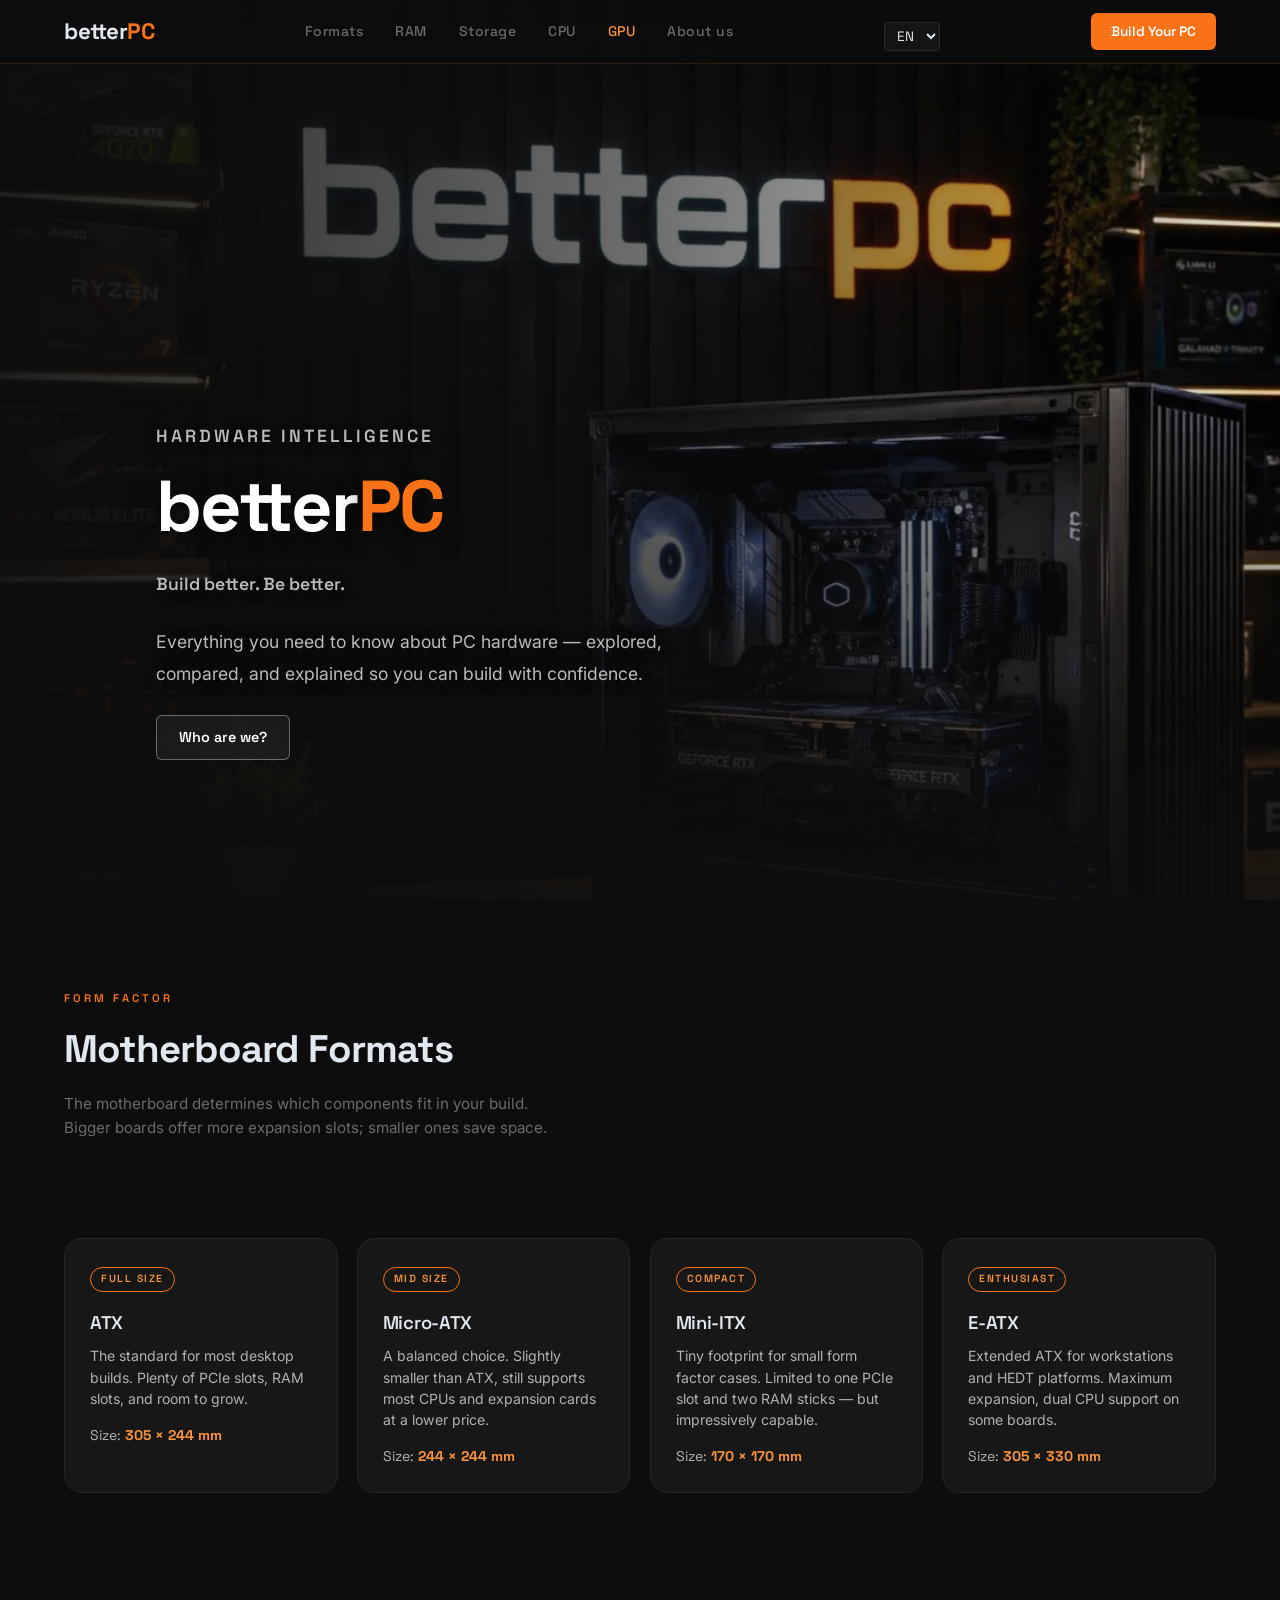
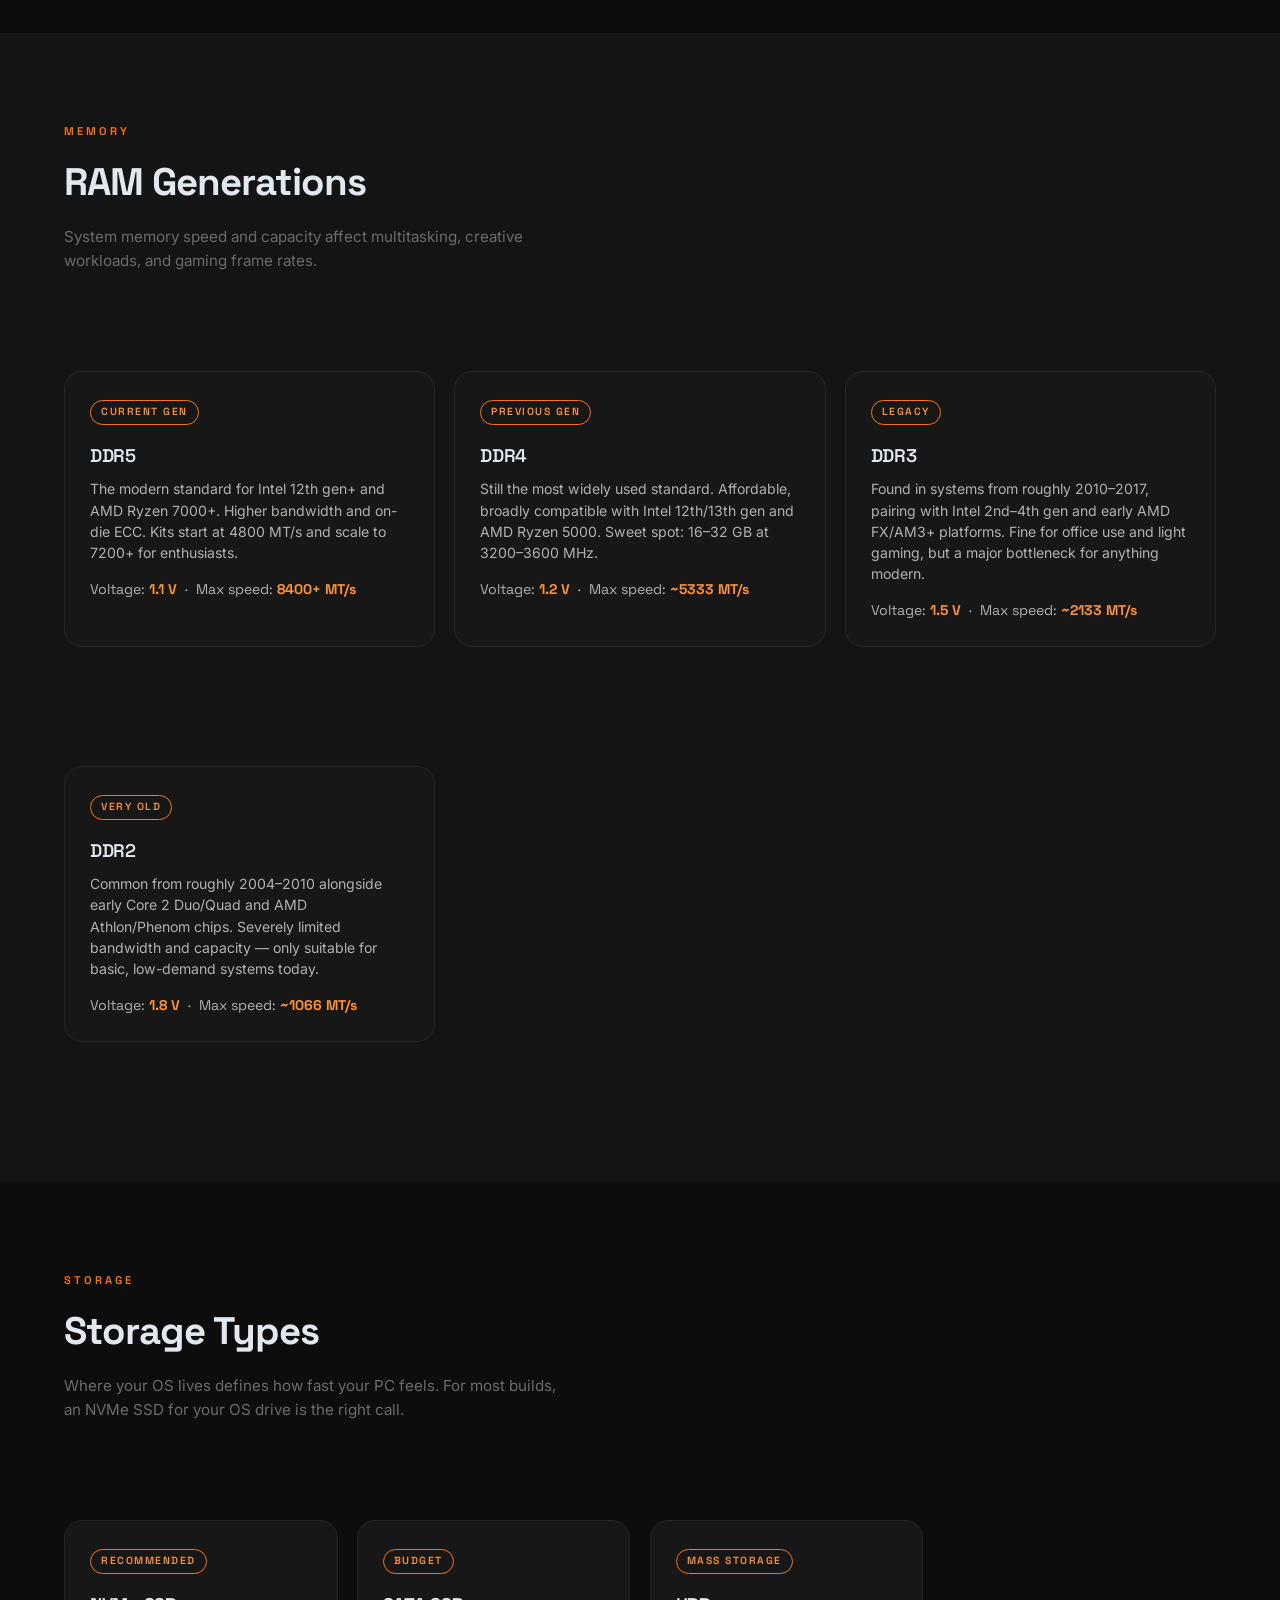
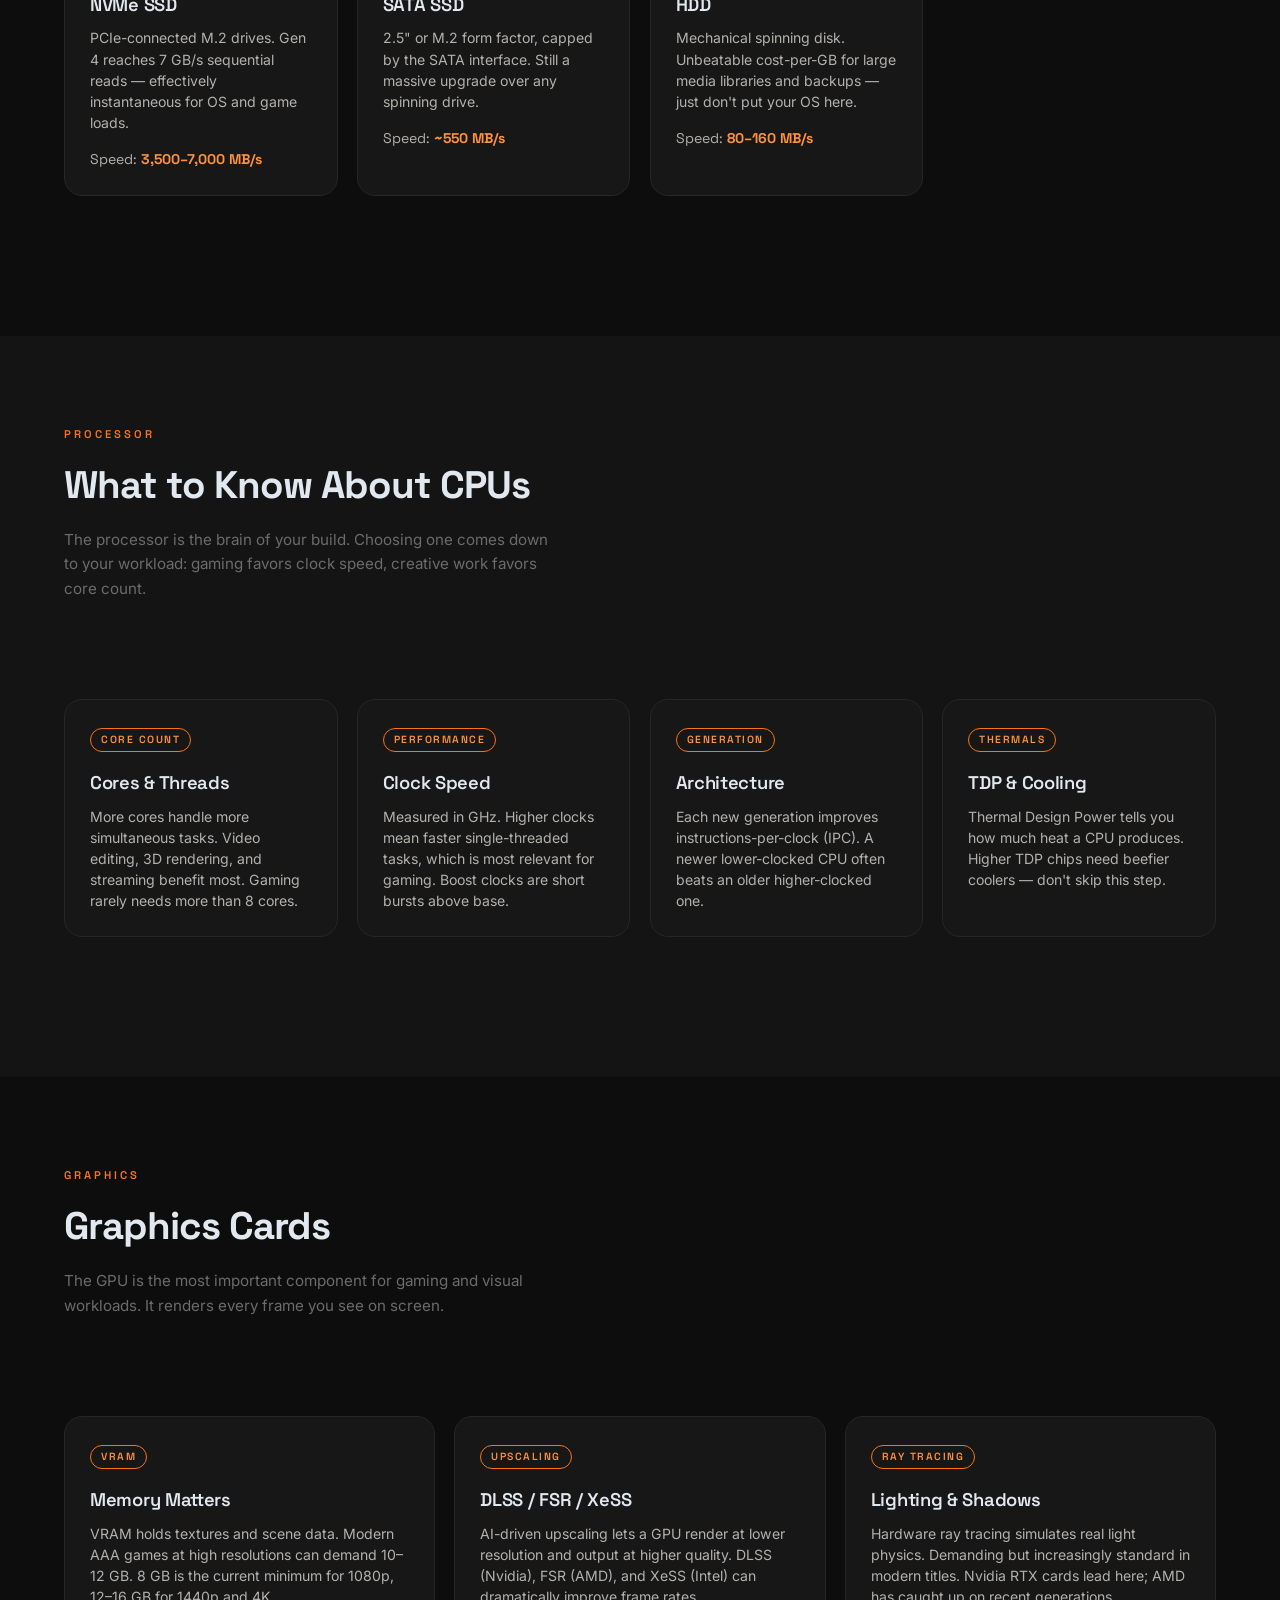
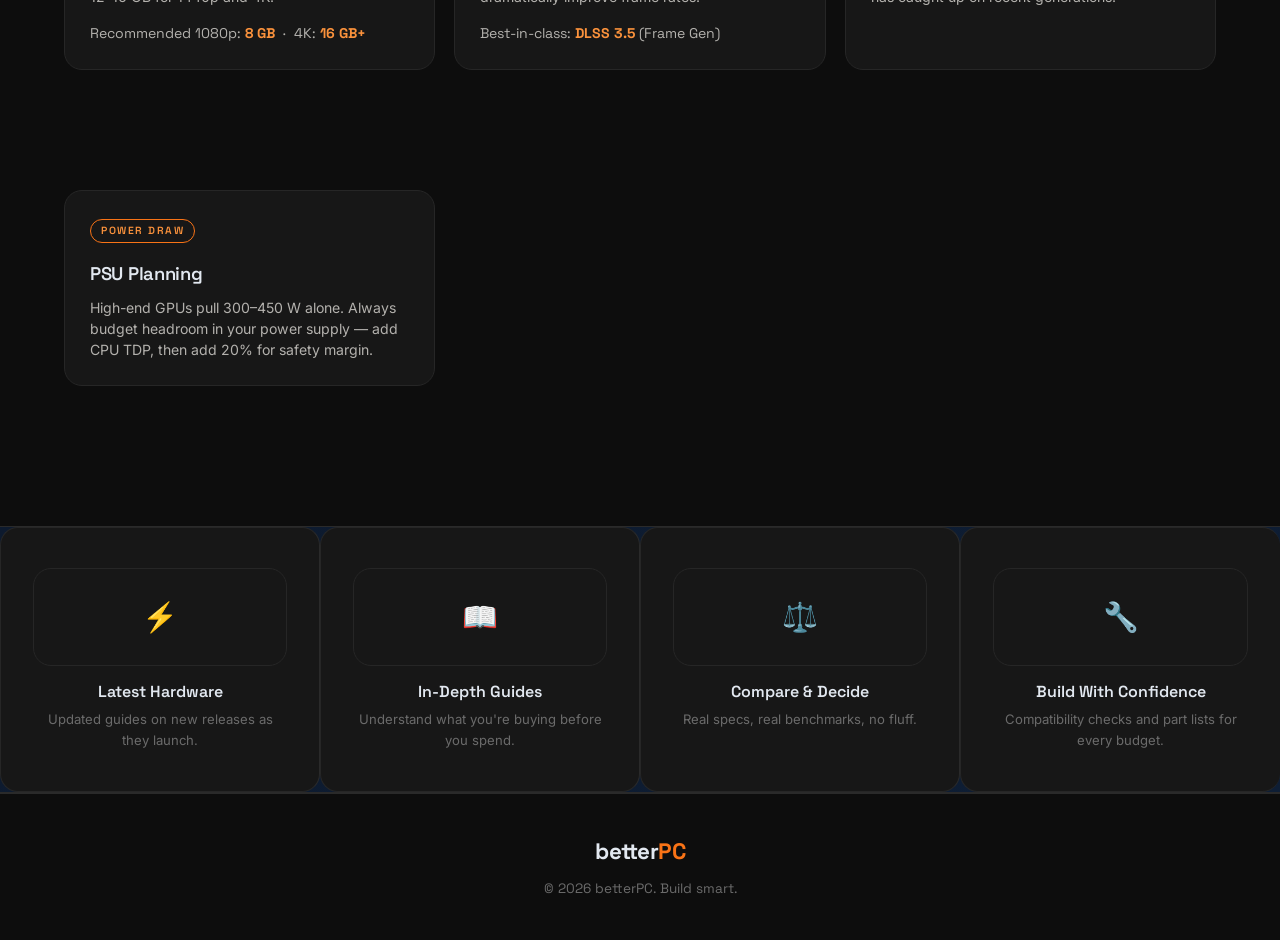
==== index.html @ e4408b30 "Update index.html" ====
<!DOCTYPE html>
<html lang="en">
<head>
<meta charset="UTF-8" />
<meta name="viewport" content="width=device-width, initial-scale=1.0"/>
<title>betterPC — Hardware Guide</title>
<link rel="preconnect" href="https://fonts.googleapis.com">
<link rel="stylesheet" href="style.css">
<link href="https://fonts.googleapis.com/css2?family=Space+Grotesk:wght@400;500;600;700&family=Inter:wght@400;500&display=swap" rel="stylesheet">
<style>
  *, *::before, *::after { box-sizing: border-box; margin: 0; padding: 0; }

  :root {
    --bg:        #0d0d0d;
    --surface:   #141414;
    --card:      #1a1a1a;
    --border:    #2a2a2a;
    --accent:    #F97316;
    --accent2:   #FB923C;
    --text:      #E2E8F0;
    --muted:     #6B6B6B;
    --radius:    12px;
  }

  html { scroll-behavior: smooth; }

  body {
    font-family: 'Inter', sans-serif;
    background: var(--bg);
    color: var(--text);
    line-height: 1.6;
    overflow-x: hidden;
  }

  /* ── NAV ── */
  .navbar {
    position: fixed;
    top: 0; left: 0; right: 0;
    z-index: 100;
    display: flex;
    align-items: center;
    justify-content: space-between;
    padding: 0 5%;
    height: 64px;
    background: rgba(13,13,13,0.82);
    backdrop-filter: blur(16px);
    border-bottom: 1px solid rgba(249,115,22,0.15);
  }

 .lang-selector select {
  background: var(--surface);
  color: var(--text);
  border: 1px solid var(--border);
  padding: 4px 8px;
  border-radius: 4px;
  font-family: 'Space Grotesk', sans-serif;
  font-size: 0.85rem;
  cursor: pointer;
  outline: none;
}
.lang-selector select:hover {
  border-color: var(--accent);
}
  .logo {
    font-family: 'Space Grotesk', sans-serif;
    font-size: 1.4rem;
    font-weight: 700;
    letter-spacing: -0.5px;
    color: var(--text);
  }
  .logo span { color: var(--accent); }

  .nav-links {
    display: flex;
    gap: 2rem;
  }
  .nav-links a {
    font-family: 'Space Grotesk', sans-serif;
    font-size: 0.875rem;
    font-weight: 500;
    text-decoration: none;
    color: var(--muted);
    letter-spacing: 0.5px;
    transition: color 0.2s;
  }
  .nav-links a:hover, .nav-links a.active { color: var(--accent2); }

  .build-btn {
    font-family: 'Space Grotesk', sans-serif;
    font-size: 0.85rem;
    font-weight: 600;
    padding: 8px 20px;
    border-radius: 6px;
    background: var(--accent);
    color: #fff;
    text-decoration: none;
    transition: background 0.2s, transform 0.1s;
  }
  .build-btn:hover { background: var(--accent2); transform: translateY(-1px); }

  /* ── HERO ── */
  .hero {
    min-height: 100vh;
    display: flex;
    flex-direction: column;
    justify-content: flex-end;
    padding: 0 5% 80px;
    position: relative;
    overflow: hidden;
    background-image: url("[data-uri]");
    background-size: cover;
    background-position: center 20%;
  }
  .hero::before {
    content: '';
    position: absolute;
    inset: 0;
    background:
      linear-gradient(to right, rgba(13,13,13,0.93) 0%, rgba(13,13,13,0.6) 50%, rgba(13,13,13,0.1) 100%),
      linear-gradient(to top, rgba(13,13,13,0.85) 0%, transparent 55%);
    pointer-events: none;
  }

  .hero-content {
    position: relative;
    z-index: 1;
    display: grid;
    grid-template-columns: 1fr;
    max-width: 1200px;
    width: 100%;
    margin: 0 auto;
  }

  .hero-left {
    max-width: 620px;
  }

  .hero-eyebrow {
    font-family: 'Space Grotesk', sans-serif;
    font-size: 0.78rem;
    font-weight: 600;
    letter-spacing: 3px;
    text-transform: uppercase;
    color: var(--accent2);
    margin-bottom: 1rem;
    text-shadow: 0 2px 12px rgba(0,0,0,0.6);
  }

  .hero-content h1 {
    font-family: 'Space Grotesk', sans-serif;
    font-size: clamp(2.6rem, 6vw, 4.5rem);
    font-weight: 700;
    letter-spacing: -2px;
    color: #fff;
    line-height: 1.05;
    margin-bottom: 0.8rem;
    text-shadow: 0 4px 24px rgba(0,0,0,0.55);
  }
  .hero-content h1 span { color: var(--accent); }

  .hero-tagline {
    font-family: 'Space Grotesk', sans-serif;
    font-size: 1.25rem;
    font-weight: 600;
    color: var(--accent2);
    margin-bottom: 1.2rem;
    text-shadow: 0 2px 12px rgba(0,0,0,0.6);
  }

  .hero-desc {
    font-size: 1.05rem;
    color: #F5F3EF;
    line-height: 1.7;
    margin-bottom: 1.6rem;
    text-shadow: 0 2px 14px rgba(0,0,0,0.7);
    max-width: 520px;
  }

  .about-div a {
    display: inline-flex;
    align-items: center;
    gap: 6px;
    font-family: 'Space Grotesk', sans-serif;
    font-size: 0.9rem;
    font-weight: 600;
    color: #fff;
    text-decoration: none;
    padding: 10px 22px;
    border-radius: 6px;
    border: 1px solid rgba(255,255,255,0.35);
    background: rgba(255,255,255,0.06);
    backdrop-filter: blur(6px);
    transition: border-color 0.2s, background 0.2s, color 0.2s;
  }
  .about-div a:hover {
    border-color: var(--accent);
    background: rgba(249,115,22,0.15);
    color: var(--accent2);
  }

  /* ── SECTIONS ── */
  section:not(.hero) {
    padding: 90px 5%;
  }

  .section-inner {
    max-width: 1200px;
    margin: 0 auto;
  }

  .section-label {
    font-family: 'Space Grotesk', sans-serif;
    font-size: 0.7rem;
    font-weight: 600;
    letter-spacing: 3px;
    text-transform: uppercase;
    color: var(--accent);
    margin-bottom: 0.6rem;
  }

  .section-title {
    font-family: 'Space Grotesk', sans-serif;
    font-size: clamp(1.8rem, 3vw, 2.6rem);
    font-weight: 700;
    letter-spacing: -1px;
    margin-bottom: 0.8rem;
  }

  .section-desc {
    font-size: 0.95rem;
    color: var(--muted);
    max-width: 500px;
    margin-bottom: 3rem;
  }

  .grid {
    display: grid;
    grid-template-columns: repeat(auto-fill, minmax(240px, 1fr));
    gap: 1.2rem;
  }
  .grid-2 { grid-template-columns: repeat(auto-fill, minmax(320px, 1fr)); }

  /* ── CARDS ── */
  .card {
    background: var(--card);
    border: 1px solid var(--border);
    border-radius: var(--radius);
    padding: 1.6rem;
    position: relative;
    transition: border-color 0.25s, transform 0.2s, box-shadow 0.25s;
    overflow: hidden;
  }
  .card::before {
    content: '';
    position: absolute;
    inset: 0;
    border-radius: var(--radius);
    background: radial-gradient(ellipse 60% 60% at 50% 0%, rgba(249,115,22,0.07) 0%, transparent 70%);
    opacity: 0;
    transition: opacity 0.3s;
  }
  .card:hover {
    border-color: rgba(249,115,22,0.45);
    transform: translateY(-3px);
    box-shadow: 0 8px 40px rgba(249,115,22,0.15);
  }
  .card:hover::before { opacity: 1; }

  .card-badge {
    display: inline-block;
    font-family: 'Space Grotesk', sans-serif;
    font-size: 0.65rem;
    font-weight: 600;
    letter-spacing: 1.5px;
    text-transform: uppercase;
    padding: 3px 10px;
    border-radius: 20px;
    border: 1px solid var(--accent);
    color: var(--accent2);
    margin-bottom: 1rem;
  }

  .card h3 {
    font-family: 'Space Grotesk', sans-serif;
    font-size: 1.15rem;
    font-weight: 600;
    margin-bottom: 0.5rem;
    letter-spacing: -0.3px;
  }

  .card p {
    font-size: 0.88rem;
    color: rgba(240,237,232,0.72);
    line-height: 1.5;
  }

  .card-tag {
    margin-top: 1rem;
    font-size: 0.75rem;
    color: var(--muted);
    font-family: 'Space Grotesk', sans-serif;
  }
  .card-tag strong { color: var(--accent2); }

  /* ── ALTERNATING SECTION BACKGROUNDS ── */
  section.alt { background: var(--surface); }

  /* ── FEATURE STRIP ── */
  .feature-strip {
    background: linear-gradient(135deg, #0d1a2e 0%, #0e1e35 100%);
    border-top: 1px solid var(--border);
    border-bottom: 1px solid var(--border);
  }

  .feature-strip .grid { gap: 0; }
  .feature-strip .feat {
    padding: 2.5rem 2rem;
    border-right: 1px solid var(--border);
    text-align: center;
  }
  .feature-strip .feat:last-child { border-right: none; }
  .feat-icon {
    font-size: 1.8rem;
    margin-bottom: 0.8rem;
  }
  .feat h4 {
    font-family: 'Space Grotesk', sans-serif;
    font-size: 1rem;
    font-weight: 600;
    margin-bottom: 0.3rem;
  }
  .feat p { font-size: 0.82rem; color: var(--muted); }

  /* ── FOOTER ── */
  footer {
    padding: 40px 5%;
    text-align: center;
    border-top: 1px solid var(--border);
  }
  footer p {
    font-family: 'Space Grotesk', sans-serif;
    font-size: 0.85rem;
    color: var(--muted);
  }
  footer span { color: var(--accent); }

  /* ── RESPONSIVE ── */
  @media (max-width: 768px) {
    .nav-links { display: none; }
    .feature-strip .feat { border-right: none; border-bottom: 1px solid var(--border); }
    .feature-strip .feat:last-child { border-bottom: none; }
    .feature-strip .grid { grid-template-columns: 1fr; }
  }

  @media (prefers-reduced-motion: reduce) {
    .card { transition: none; }
  }
</style>
</head>
<body>

<!-- NAV -->
<nav class="navbar">
  <div class="logo">better<span>PC</span></div>
 
  <div class="nav-links">
    <a href="#formats">Formats</a>
    <a href="#ram">RAM</a>
    <a href="#storage">Storage</a>
    <a href="#cpu">CPU</a>
    <a href="#gpu">GPU</a>
    <a href="about.html">About us</a>
  </div>

 <div class="lang-selector">
    <select id="langSelect">
      <option value="en">EN</option>
      <option value="el">GR</option>
      <option value="de">DE</option>
      <option value="fr">FR</option>
    </select>
  </div>

  <!-- <a href="#" class="build-btn" data-i18n="nav_build">Start Build</a> -->
  <a class="build-btn" href="build.html">Build Your PC</a>
</nav>

<!-- HERO -->
<header class="hero">
  <div class="hero-content">
    <div class="hero-left">
      <p class="hero-eyebrow" data-i18n="hero_eyebrow">Hardware Intelligence</p>
      <h1>better<span>PC</span></h1>
      <p class="hero-tagline" data-i18n="hero_tagline">Build better. Be better.</p>
      <p class="hero-desc" data-i18n="hero_desc">
        Everything you need to know about PC hardware — explored, compared, and explained so you can build with confidence.
      </p>
      <div class="about-div">
       <a href="about.html" data-i18n="hero_about_link">Who are we?</a>
      </div>
    </div>
  </div>
</header>

<section id="formats">
  <div class="section-inner">
    <p class="section-label" data-i18n="formats_label">Form Factor</p>
    <h2 class="section-title" data-i18n="formats_title">Motherboard Formats</h2>
    <p class="section-desc" data-i18n="formats_desc">The motherboard determines which components fit in your build. Bigger boards offer more expansion slots; smaller ones save space.</p>
    <div class="grid">
      <div class="card">
        <span class="card-badge" data-i18n="badge_full_size">Full Size</span>
        <h3>ATX</h3>
        <p data-i18n="atx_text">The standard for most desktop builds. Plenty of PCIe slots, RAM slots, and room to grow.</p>
        <p class="card-tag"><span data-i18n="size_prefix">Size</span>: <strong>305 × 244 mm</strong></p>
      </div>
      <div class="card">
        <span class="card-badge" data-i18n="badge_mid_size">Mid Size</span>
        <h3>Micro-ATX</h3>
        <p data-i18n="matx_text">A balanced choice. Slightly smaller than ATX, still supports most CPUs and expansion cards at a lower price.</p>
        <p class="card-tag"><span data-i18n="size_prefix">Size</span>: <strong>244 × 244 mm</strong></p>
      </div>
      <div class="card">
        <span class="card-badge" data-i18n="badge_compact">Compact</span>
        <h3>Mini-ITX</h3>
        <p data-i18n="mitx_text">Tiny footprint for small form factor cases. Limited to one PCIe slot and two RAM sticks — but impressively capable.</p>
        <p class="card-tag"><span data-i18n="size_prefix">Size</span>: <strong>170 × 170 mm</strong></p>
      </div>
      <div class="card">
        <span class="card-badge" data-i18n="badge_enthusiast">Enthusiast</span>
        <h3>E-ATX</h3>
        <p data-i18n="eatx_text">Extended ATX for workstations and HEDT platforms. Maximum expansion, dual CPU support on some boards.</p>
        <p class="card-tag"><span data-i18n="size_prefix">Size</span>: <strong>305 × 330 mm</strong></p>
      </div>
    </div>
  </div>
</section>

<section id="ram" class="alt">
  <div class="section-inner">
    <p class="section-label" data-i18n="ram_label">Memory</p>
    <h2 class="section-title" data-i18n="ram_title">RAM Generations</h2>
    <p class="section-desc" data-i18n="ram_desc">System memory speed and capacity affect multitasking, creative workloads, and gaming frame rates.</p>
    <div class="grid grid-2">
      <div class="card">
        <span class="card-badge" data-i18n="badge_current_gen">Current Gen</span>
        <h3>DDR5</h3>
        <p data-i18n="ddr5_text">The modern standard for Intel 12th gen+ and AMD Ryzen 7000+. Higher bandwidth and on-die ECC. Kits start at 4800 MT/s and scale to 7200+ for enthusiasts.</p>
        <p class="card-tag"><span data-i18n="voltage_prefix">Voltage</span>: <strong>1.1 V</strong> &nbsp;·&nbsp; <span data-i18n="max_speed_prefix">Max speed</span>: <strong>8400+ MT/s</strong></p>
      </div>
      <div class="card">
        <span class="card-badge" data-i18n="badge_prev_gen">Previous Gen</span>
        <h3>DDR4</h3>
        <p data-i18n="ddr4_text">Still the most widely used standard. Affordable, broadly compatible with Intel 12th/13th gen and AMD Ryzen 5000. Sweet spot: 16–32 GB at 3200–3600 MHz.</p>
        <p class="card-tag"><span data-i18n="voltage_prefix">Voltage</span>: <strong>1.2 V</strong> &nbsp;·&nbsp; <span data-i18n="max_speed_prefix">Max speed</span>: <strong>~5333 MT/s</strong></p>
      </div>
       <div class="card">
        <span class="card-badge" data-i18n="badge_legacy">Legacy</span>
        <h3>DDR3</h3>
        <p data-i18n="ddr3_text">Found in systems from roughly 2010–2017, pairing with Intel 2nd–4th gen and early AMD FX/AM3+ platforms. Fine for office use and light gaming, but a major bottleneck for anything modern.</p>
        <p class="card-tag"><span data-i18n="voltage_prefix">Voltage</span>: <strong>1.5 V</strong> &nbsp;·&nbsp; <span data-i18n="max_speed_prefix">Max speed</span>: <strong>~2133 MT/s</strong></p>
      </div>
      <div class="card">
        <span class="card-badge" data-i18n="badge_very_old">Very Old</span>
        <h3>DDR2</h3>
        <p data-i18n="ddr2_text">Common from roughly 2004–2010 alongside early Core 2 Duo/Quad and AMD Athlon/Phenom chips. Severely limited bandwidth and capacity — only suitable for basic, low-demand systems today.</p>
        <p class="card-tag"><span data-i18n="voltage_prefix">Voltage</span>: <strong>1.8 V</strong> &nbsp;·&nbsp; <span data-i18n="max_speed_prefix">Max speed</span>: <strong>~1066 MT/s</strong></p>
      </div>
    </div>
  </div>
</section>
 
<!-- STORAGE -->
<section id="storage">
  <div class="section-inner">
    <p class="section-label" data-i18n="storage_label">Storage</p>
    <h2 class="section-title" data-i18n="storage_title">Storage Types</h2>
    <p class="section-desc" data-i18n="storage_desc">Where your OS lives defines how fast your PC feels. For most builds, an NVMe SSD for your OS drive is the right call.</p>
    <div class="grid">
      <div class="card">
        <span class="card-badge" data-i18n="badge_recommended">Recommended</span>
        <h3>NVMe SSD</h3>
        <p data-i18n="nvme_text">PCIe-connected M.2 drives. Gen 4 reaches 7 GB/s sequential reads — effectively instantaneous for OS and game loads.</p>
        <p class="card-tag"><span data-i18n="speed_prefix">Speed</span>: <strong>3,500–7,000 MB/s</strong></p>
      </div>
      <div class="card">
        <span class="card-badge" data-i18n="badge_budget">Budget</span>
        <h3>SATA SSD</h3>
        <p data-i18n="sata_text">2.5" or M.2 form factor, capped by the SATA interface. Still a massive upgrade over any spinning drive.</p>
        <p class="card-tag"><span data-i18n="speed_prefix">Speed</span>: <strong>~550 MB/s</strong></p>
      </div>
      <div class="card">
        <span class="card-badge" data-i18n="badge_mass_storage">Mass Storage</span>
        <h3>HDD</h3>
        <p data-i18n="hdd_text">Mechanical spinning disk. Unbeatable cost-per-GB for large media libraries and backups — just don't put your OS here.</p>
        <p class="card-tag"><span data-i18n="speed_prefix">Speed</span>: <strong>80–160 MB/s</strong></p>
      </div>
    </div>
  </div>
</section>

<section id="cpu" class="alt">
  <div class="section-inner">
    <p class="section-label" data-i18n="cpu_label">Processor</p>
    <h2 class="section-title" data-i18n="cpu_title">What to Know About CPUs</h2>
    <p class="section-desc" data-i18n="cpu_desc">The processor is the brain of your build. Choosing one comes down to your workload: gaming favors clock speed, creative work favors core count.</p>
    <div class="grid">
      <div class="card">
        <span class="card-badge" data-i18n="badge_core_count">Core Count</span>
        <h3 data-i18n="cores_threads_title">Cores & Threads</h3>
        <p data-i18n="cores_threads_text">More cores handle more simultaneous tasks. Video editing, 3D rendering, and streaming benefit most. Gaming rarely needs more than 8 cores.</p>
      </div>
      <div class="card">
        <span class="card-badge" data-i18n="badge_performance">Performance</span>
        <h3 data-i18n="clock_speed_title">Clock Speed</h3>
        <p data-i18n="clock_speed_text">Measured in GHz. Higher clocks mean faster single-threaded tasks, which is most relevant for gaming. Boost clocks are short bursts above base.</p>
      </div>
      <div class="card">
        <span class="card-badge" data-i18n="badge_generation">Generation</span>
        <h3 data-i18n="architecture_title">Architecture</h3>
        <p data-i18n="architecture_text">Each new generation improves instructions-per-clock (IPC). A newer lower-clocked CPU often beats an older higher-clocked one.</p>
      </div>
      <div class="card">
        <span class="card-badge" data-i18n="badge_thermals">Thermals</span>
        <h3 data-i18n="tdp_cooling_title">TDP & Cooling</h3>
        <p data-i18n="tdp_cooling_text">Thermal Design Power tells you how much heat a CPU produces. Higher TDP chips need beefier coolers — don't skip this step.</p>
      </div>
    </div>
  </div>
</section>

<section id="gpu">
  <div class="section-inner">
    <p class="section-label" data-i18n="gpu_label">Graphics</p>
    <h2 class="section-title" data-i18n="gpu_title">Graphics Cards</h2>
    <p class="section-desc" data-i18n="gpu_desc">The GPU is the most important component for gaming and visual workloads. It renders every frame you see on screen.</p>
    <div class="grid grid-2">
      <div class="card">
        <span class="card-badge">VRAM</span>
        <h3 data-i18n="vram_title">Memory Matters</h3>
        <p data-i18n="vram_text">VRAM holds textures and scene data. Modern AAA games at high resolutions can demand 10–12 GB. 8 GB is the current minimum for 1080p, 12–16 GB for 1440p and 4K.</p>
        <p class="card-tag"><span data-i18n="vram_rec_prefix">Recommended 1080p</span>: <strong>8 GB</strong> &nbsp;·&nbsp; 4K: <strong>16 GB+</strong></p>
      </div>
      <div class="card">
        <span class="card-badge" data-i18n="badge_upscaling">Upscaling</span>
        <h3>DLSS / FSR / XeSS</h3>
        <p data-i18n="upscaling_text">AI-driven upscaling lets a GPU render at lower resolution and output at higher quality. DLSS (Nvidia), FSR (AMD), and XeSS (Intel) can dramatically improve frame rates.</p>
        <p class="card-tag"><span data-i18n="upscaling_best_prefix">Best-in-class</span>: <strong>DLSS 3.5</strong> (Frame Gen)</p>
      </div>
      <div class="card">
        <span class="card-badge" data-i18n="badge_ray_tracing">Ray Tracing</span>
        <h3 data-i18n="lighting_shadows_title">Lighting & Shadows</h3>
        <p data-i18n="lighting_shadows_text">Hardware ray tracing simulates real light physics. Demanding but increasingly standard in modern titles. Nvidia RTX cards lead here; AMD has caught up on recent generations.</p>
      </div>
      <div class="card">
        <span class="card-badge" data-i18n="badge_power_draw">Power Draw</span>
        <h3 data-i18n="psu_planning_title">PSU Planning</h3>
        <p data-i18n="psu_planning_text">High-end GPUs pull 300–450 W alone. Always budget headroom in your power supply — add CPU TDP, then add 20% for safety margin.</p>
      </div>
    </div>
  </div>
</section>

<section class="feature-strip" style="padding: 0;">
  <div class="section-inner" style="max-width:100%;">
    <div class="grid" style="grid-template-columns: repeat(4, 1fr);">
      <div class="feat">
        <div class="feat-icon">⚡</div>
        <h4 data-i18n="feat1_title_strip">Latest Hardware</h4>
        <p data-i18n="feat1_desc_strip">Updated guides on new releases as they launch.</p>
      </div>
      <div class="feat">
        <div class="feat-icon">📖</div>
        <h4 data-i18n="feat2_title_strip">In-Depth Guides</h4>
        <p data-i18n="feat2_desc_strip">Understand what you're buying before you spend.</p>
      </div>
      <div class="feat">
        <div class="feat-icon">⚖️</div>
        <h4 data-i18n="feat3_title_strip">Compare & Decide</h4>
        <p data-i18n="feat3_desc_strip">Real specs, real benchmarks, no fluff.</p>
      </div>
      <div class="feat">
        <div class="feat-icon">🔧</div>
        <h4 data-i18n="feat4_title_strip">Build With Confidence</h4>
        <p data-i18n="feat4_desc_strip">Compatibility checks and part lists for every budget.</p>
      </div>
    </div>
  </div>
</section>

<footer>
  <div class="logo" style="margin-bottom:0.5rem;">better<span>PC</span></div>
  <p data-i18n="footer_text_final">© 2026 betterPC. Build smart.</p>
</footer>

<script>
  // Active nav highlight on scroll
  const sections = document.querySelectorAll('section[id], header.hero');
  const navLinks = document.querySelectorAll('.nav-links a');

  const observer = new IntersectionObserver(entries => {
    entries.forEach(entry => {
      if (entry.isIntersecting) {
        const id = entry.target.id;
        navLinks.forEach(a => {
          a.classList.toggle('active', a.getAttribute('href') === `#${id}`);
        });
      }
    });
  }, { rootMargin: '-40% 0px -55% 0px' });

  document.querySelectorAll('section[id]').forEach(s => observer.observe(s));
</script>
 <script>
  // 1. Multi-language Translation dictionary matrix
  const dictionary = {
  en: {
    hero_eyebrow: "Hardware Intelligence",
    hero_tagline: "Build better. Be better.",
    hero_desc: "Everything you need to know about PC hardware — explored, compared, and explained so you can build with confidence.",
    hero_about_link: "Who are we?",
    formats_label: "Form Factor",
    formats_title: "Motherboard Formats",
    formats_desc: "The motherboard determines which components fit in your build. Bigger boards offer more expansion slots; smaller ones save space.",
    badge_full_size: "Full Size",
    badge_mid_size: "Mid Size",
    badge_compact: "Compact",
    badge_enthusiast: "Enthusiast",
    atx_text: "The standard for most desktop builds. Plenty of PCIe slots, RAM slots, and room to grow.",
    matx_text: "A balanced choice. Slightly smaller than ATX, still supports most CPUs and expansion cards at a lower price.",
    mitx_text: "Tiny footprint for small form factor cases. Limited to one PCIe slot and two RAM sticks — but impressively capable.",
    eatx_text: "Extended ATX for workstations and HEDT platforms. Maximum expansion, dual CPU support on some boards.",
    size_prefix: "Size",
    ram_label: "Memory",
    ram_title: "RAM Generations",
    ram_desc: "System memory speed and capacity affect multitasking, creative workloads, and gaming frame rates.",
    badge_current_gen: "Current Gen",
    badge_prev_gen: "Previous Gen",
    badge_legacy: "Legacy",
    badge_very_old: "Very Old",
    ddr5_text: "The modern standard for Intel 12th gen+ and AMD Ryzen 7000+. Higher bandwidth and on-die ECC. Kits start at 4800 MT/s and scale to 7200+ for enthusiasts.",
    ddr4_text: "Still the most widely used standard. Affordable, broadly compatible with Intel 12th/13th gen and AMD Ryzen 5000. Sweet spot: 16–32 GB at 3200–3600 MHz.",
    ddr3_text: "Found in systems from roughly 2010–2017, pairing with Intel 2nd–4th gen and early AMD FX/AM3+ platforms. Fine for office use and light gaming, but a major bottleneck for anything modern.",
    ddr2_text: "Common from roughly 2004–2010 alongside early Core 2 Duo/Quad and AMD Athlon/Phenom chips. Severely limited bandwidth and capacity — only suitable for basic, low-demand systems today.",
    voltage_prefix: "Voltage",
    max_speed_prefix: "Max speed",
   storage_label: "Storage",
storage_title: "Storage Types",
storage_desc: "Where your OS lives defines how fast your PC feels. For most builds, an NVMe SSD for your OS drive is the right call.",
badge_recommended: "Recommended",
nvme_text: "PCIe-connected M.2 drives. Gen 4 reaches 7 GB/s sequential reads — effectively instantaneous for OS and game loads.",
speed_prefix: "Speed",
badge_budget: "Budget",
sata_text: "2.5\" or M.2 form factor, capped by the SATA interface. Still a massive upgrade over any spinning drive.",
badge_mass_storage: "Mass Storage",
hdd_text: "Mechanical spinning disk. Unbeatable cost-per-GB for large media libraries and backups — just don't put your OS here.",
cpu_label: "Processor",
cpu_title: "What to Know About CPUs",
cpu_desc: "The processor is the brain of your build. Choosing one comes down to your workload: gaming favors clock speed, creative work favors core count.",
badge_core_count: "Core Count",
cores_threads_title: "Cores & Threads",
cores_threads_text: "More cores handle more simultaneous tasks. Video editing, 3D rendering, and streaming benefit most. Gaming rarely needs more than 8 cores.",
badge_performance: "Performance",
clock_speed_title: "Clock Speed",
clock_speed_text: "Measured in GHz. Higher clocks mean faster single-threaded tasks, which is most relevant for gaming. Boost clocks are short bursts above base.",
badge_generation: "Generation",
architecture_title: "Architecture",
architecture_text: "Each new generation improves instructions-per-clock (IPC). A newer lower-clocked CPU often beats an older higher-clocked one.",
badge_thermals: "Thermals",
tdp_cooling_title: "TDP & Cooling",
tdp_cooling_text: "Thermal Design Power tells you how much heat a CPU produces. Higher TDP chips need beefier coolers — don't skip this step.",
gpu_label: "Graphics",
gpu_title: "Graphics Cards",
gpu_desc: "The GPU is the most important component for gaming and visual workloads. It renders every frame you see on screen.",
vram_title: "Memory Matters",
vram_text: "VRAM holds textures and scene data. Modern AAA games at high resolutions can demand 10–12 GB. 8 GB is the current minimum for 1080p, 12–16 GB for 1440p and 4K.",
vram_rec_prefix: "Recommended 1080p",
badge_upscaling: "Upscaling",
upscaling_text: "AI-driven upscaling lets a GPU render at lower resolution and output at higher quality. DLSS (Nvidia), FSR (AMD), and XeSS (Intel) can dramatically improve frame rates.",
upscaling_best_prefix: "Best-in-class",
badge_ray_tracing: "Ray Tracing",
lighting_shadows_title: "Lighting & Shadows",
lighting_shadows_text: "Hardware ray tracing simulates real light physics. Demanding but increasingly standard in modern titles. Nvidia RTX cards lead here; AMD has caught up on recent generations.",
badge_power_draw: "Power Draw",
psu_planning_title: "PSU Planning",
psu_planning_text: "High-end GPUs pull 300–450 W alone. Always budget headroom in your power supply — add CPU TDP, then add 20% for safety margin.",
feat1_title_strip: "Latest Hardware",
feat1_desc_strip: "Updated guides on new releases as they launch.",
feat2_title_strip: "In-Depth Guides",
feat2_desc_strip: "Understand what you're buying before you spend.",
feat3_title_strip: "Compare & Decide",
feat3_desc_strip: "Real specs, real benchmarks, no fluff.",
feat4_title_strip: "Build With Confidence",
feat4_desc_strip: "Compatibility checks and part lists for every budget.",
footer_text_final: "© 2026 betterPC. Build smart."
  },
  el: {
    hero_eyebrow: "Πληροφορίες Υλικού",
    hero_tagline: "Φτιάξτε καλύτερα. Γίνετε καλύτεροι.",
    hero_desc: "Όλα όσα πρέπει να γνωρίζετε για το υλικό των PC — αναλύονται, συγκρίνονται και επεξηγούνται ώστε να κάνετε τις αγορές σας με σιγουριά.",
    hero_about_link: "Ποιοι είμαστε;",
    formats_label: "Form Factor",
    formats_title: "Μεγέθη Μητρικών",
    formats_desc: "Η μητρική κάρτα καθορίζει ποια εξαρτήματα χωράνε στο build σας. Τα μεγαλύτερα μεγέθη προσφέρουν περισσότερες θύρες επέκτασης, ενώ τα μικρότερα εξοικονομούν χώρο.",
    badge_full_size: "Πλήρες Μέγεθος",
    badge_mid_size: "Μεσαίο Μέγεθος",
    badge_compact: "Συμπαγές",
    badge_enthusiast: "Enthusiast",
    atx_text: "Το πρότυπο για τα περισσότερα desktop builds. Πολλές θύρες PCIe, υποδοχές RAM και άφθονος χώρος για αναβαθμίσεις.",
    matx_text: "Μια ισορροπημένη επιλογή. Ελαφρώς μικρότερη από την ATX, υποστηρίζει τους περισσότερους επεξεργαστές και κάρτες σε χαμηλότερη τιμή.",
    mitx_text: "Μικροσκοπικό μέγεθος για small form factor κουτιά. Περιορίζεται σε μία θύρα PCIe και δύο στικ RAM — αλλά είναι εξαιρετικά ικανή.",
    eatx_text: "Extended ATX για workstations και πλατφόρμες HEDT. Μέγιστη επέκταση, υποστήριξη διπλού επεξεργαστή σε ορισμένες μητρικές.",
    size_prefix: "Μέγεθος",
    ram_label: "Μνήμη",
    ram_title: "Γενιές RAM",
    ram_desc: "Η ταχύτητα και η χωρητικότητα της μνήμης του συστήματος επηρεάζουν το multitasking, τις δημιουργικές εργασίες και τα frame rates στο gaming.",
    badge_current_gen: "Σύγχρονη Γενιά",
    badge_prev_gen: "Προηγούμενη Γενιά",
    badge_legacy: "Παλαιότερη Γενιά",
    badge_very_old: "Πολύ Παλιά",
    ddr5_text: "Το σύγχρονο πρότυπο για Intel 12ης γενιάς+ και AMD Ryzen 7000+. Υψηλότερο bandwidth και on-die ECC. Τα κιτ ξεκινούν από τα 4800 MT/s και φτάνουν έως 7200+ για απαιτητικούς χρήστες.",
    ddr4_text: "Παραμένει το πιο διαδεδομένο πρότυπο. Οικονομική, ευρέως συμβατή με Intel 12ης/13ης γενιάς και AMD Ryzen 5000. Ιδανική επιλογή: 16–32 GB στα 3200–3600 MHz.",
    ddr3_text: "Βρίσκεται σε συστήματα από το 2010 έως το 2017 περίπου, σε συνδυασμό με Intel 2ης–4ης γενιάς και παλιές πλατφόρμες AMD FX/AM3+. Ιδανική για χρήση γραφείου και ελαφρύ gaming, αλλά αποτελεί σημαντικό bottleneck για σύγχρονες εφαρμογές.",
    ddr2_text: "Κυκλοφορούσε κυρίως από το 2004 έως το 2010 μαζί με τους πρώτους επεξεργαστές Core 2 Duo/Quad και AMD Athlon/Phenom. Σημαντικά περιορισμένο bandwidth και χωρητικότητα — κατάλληλη μόνο για βασικά συστήματα χαμηλών απαιτήσεων σήμερα.",
    voltage_prefix: "Τάση",
    max_speed_prefix: "Μέγιστη ταχύτητα",
   storage_label: "Αποθήκευση",
storage_title: "Τύποι Αποθήκευσης",
storage_desc: "Το πού είναι εγκατεστημένο το λειτουργικό σας σύστημα καθορίζει την απόκριση του PC σας. Για τα περισσότερα builds, ένας NVMe SSD είναι η ιδανική επιλογή.",
badge_recommended: "Προτεινόμενο",
nvme_text: "Δίσκοι M.2 συνδεδεμένοι μέσω PCIe. Η 4η γενιά αγγίζει τα 7 GB/s για σειριακή ανάγνωση — πρακτικά ακαριαίο φόρτωμα συστήματος και παιχνιδιών.",
speed_prefix: "Ταχύτητα",
badge_budget: "Οικονομικό",
sata_text: "Μέγεθος 2.5\" ή M.2, με περιορισμό από το interface SATA. Παραμένει μια τεράστια αναβάθμιση σε σύγκριση με οποιονδήποτε μηχανικό δίσκο.",
badge_mass_storage: "Μαζική Αποθήκευση",
hdd_text: "Μηχανικός περιστρεφόμενος δίσκος. Αξεπέραστο κόστος ανά GB για μεγάλες βιβλιοθήκες πολυμέσων και αντίγραφα ασφαλείας — απλά μην βάλετε το λειτουργικό σας εκεί.",
cpu_label: "Επεξεργαστής",
cpu_title: "Τι πρέπει να γνωρίζετε για τους επεξεργαστές",
cpu_desc: "Ο επεξεργαστής είναι ο εγκέφαλος του υπολογιστή σας. Η επιλογή εξαρτάται από τις εργασίες σας: το gaming ευνοείται από τη συχνότητα λειτουργίας, η δημιουργική εργασία από τον αριθμό των πυρήνων.",
badge_core_count: "Πυρήνες",
cores_threads_title: "Πυρήνες & Threads",
cores_threads_text: "Περισσότεροι πυρήνες διαχειρίζονται περισσότερες ταυτόχρονες εργασίες. Το video editing, το 3D rendering και το streaming επφελούνται περισσότερο. Το gaming σπάνια χρειάζεται πάνω από 8 πυρήνες.",
badge_performance: "Επίδοση",
clock_speed_title: "Συχνότητα Ρολογιού",
clock_speed_text: "Μετριέται σε GHz. Υψηλότερες συχνότητες σημαίνουν ταχύτερη απόδοση σε εργασίες ενός thread, κάτι που είναι εξαιρετικά σημαντικό για το gaming. Τα boost clocks είναι μικρές εκρήξεις ταχύτητας πάνω από τη βασική.",
badge_generation: "Γενιά",
architecture_title: "Αρχιτεκτονική",
architecture_text: "Κάθε νέα γενιά βελτιώνει τις εντολές ανά κύκλο ρολογιού (IPC). Ένας νεότερος επεξεργαστής με χαμηλότερη συχνότητα συχνά κερδίζει έναν παλαιότερο με υψηλότερη συχνότητα.",
badge_thermals: "Θερμική Συμπεριφορά",
tdp_cooling_title: "TDP & Ψύξη",
tdp_cooling_text: "Το Thermal Design Power δείχνει πόση θερμότητα παράγει ένας επεξεργαστής. Τα chip με υψηλότερο TDP χρειάζονται ισχυρότερες ψύκτρες — μην παραλείψετε αυτό το βήμα.",
gpu_label: "Γραφικά",
gpu_title: "Κάρτες Γραφικών",
gpu_desc: "Η GPU είναι το πιο σημαντικό εξάρτημα για gaming και οπτικές εργασίες. Αναλαμβάνει να σχεδιάσει κάθε frame που βλέπετε στην οθόνη.",
vram_title: "Η Μνήμη Μετράει",
vram_text: "Η VRAM κρατάει τα textures και τα δεδομένα της σκηνής. Τα σύγχρονα AAA παιχνίδια σε υψηλές αναλύσεις απαιτούν 10–12 GB. Τα 8 GB είναι το τρέχον ελάχιστο για 1080p, και 12–16 GB για 1440p και 4K.",
vram_rec_prefix: "Προτεινόμενο 1080p",
badge_upscaling: "Upscaling",
upscaling_text: "Το upscaling μέσω AI επιτρέπει στην GPU να κάνει render σε χαμηλότερη ανάλυση και να εξάγει υψηλότερη ποιότητα. Τα DLSS (Nvidia), FSR (AMD) και XeSS (Intel) βελτιώνουν δραματικά τα frame rates.",
upscaling_best_prefix: "Κορυφαίο",
badge_ray_tracing: "Ray Tracing",
lighting_shadows_title: "Φωτισμοί & Σκιές",
lighting_shadows_text: "Το hardware ray tracing προσομοιώνει τη φυσική συμπεριφορά του φωτός. Απαιτητικό, αλλά αποτελεί πλέον standard στους σύγχρονους τίτλους. Οι κάρτες Nvidia RTX προηγούνται εδώ.",
badge_power_draw: "Κατανάλωση Ρεύματος",
psu_planning_title: "Σχεδιασμός Τροφοδοτικού",
psu_planning_text: "Οι high-end κάρτες τραβάνε 300–450 W από μόνες τους. Πάντα να αφήνετε περιθώριο στο τροφοδοτικό σας — προσθέστε το TDP του επεξεργαστή και βάλτε ένα +20% για ασφάλεια.",
feat1_title_strip: "Σύγχρονο Υλικό",
feat1_desc_strip: "Ενημερωμένοι οδηγοί για νέες κυκλοφορίες αμέσως μόλις κυκλοφορήσουν.",
feat2_title_strip: "Αναλυτικοί Οδηγοί",
feat2_desc_strip: "Κατανοήστε τι αγοράζετε πριν ξοδέψετε τα χρήματά σας.",
feat3_title_strip: "Σύγκριση & Απόφαση",
feat3_desc_strip: "Πραγματικά χαρακτηριστικά, αληθινά benchmarks, χωρίς περιττές λεπτομέρειες.",
feat4_title_strip: "Συναρμολόγηση με Σιγουριά",
feat4_desc_strip: "Έλεγχοι συμβατότητας και λίστες εξαρτημάτων για κάθε budget.",
footer_text_final: "© 2026 betterPC. Έξυπνη σχεδίαση.",
   
  },
  de: {
    hero_eyebrow: "Hardware-Intelligenz",
    hero_tagline: "Besser bauen. Besser sein.",
    hero_desc: "Alles, was Sie über PC-Hardware wissen müssen — analysiert, verglichen und erklärt, damit Sie mit Vertrauen bauen können.",
    hero_about_link: "Wer sind wir?",
    formats_label: "Formfaktor",
    formats_title: "Mainboard-Formate",
    formats_desc: "Das Mainboard bestimmt, welche Komponenten in Ihren PC passen. Größere Platinen bieten mehr Erweiterungssteckplätze; kleinere sparen Platz.",
    badge_full_size: "Volle Größe",
    badge_mid_size: "Mittlere Größe",
    badge_compact: "Kompakt",
    badge_enthusiast: "Enthusiast",
    atx_text: "Der Standard für die meisten Desktop-Builds. Viele PCIe-Slots, RAM-Steckplätze und viel Raum für Upgrades.",
    matx_text: "Eine ausgewogene Wahl. Etwas kleiner als ATX, unterstützt dennoch die meisten CPUs und Erweiterungskarten zu einem niedrigeren Preis.",
    mitx_text: "Winzige Stellfläche für Small-Form-Factor-Gehäuse. Beschränkt auf einen PCIe-Slot und zwei RAM-Riegel — aber beeindruckend leistungsstark.",
    eatx_text: "Extended ATX für Workstations und HEDT-Plattformen. Maximale Erweiterung, teilweise Unterstützung für Dual-CPUs.",
    size_prefix: "Größe",
    ram_label: "Speicher",
    ram_title: "RAM-Generationen",
    ram_desc: "Geschwindigkeit und Kapazität des Arbeitsspeichers beeinflussen Multitasking, kreative Workloads und Gaming-Frameraten.",
    badge_current_gen: "Aktuelle Gen",
    badge_prev_gen: "Vorherige Gen",
    badge_legacy: "Legacy",
    badge_very_old: "Sehr Alt",
    ddr5_text: "Der moderne Standard für Intel 12. Gen+ und AMD Ryzen 7000+. Höhere Bandbreite und On-Die-ECC. Kits beginnen bei 4800 MT/s und reichen bis zu 7200+ für Enthusiasten.",
    ddr4_text: "Immer noch der am weitesten verbreitete Standard. Erschwinglich, weitgehend kompatibel mit Intel 12./13. Gen und AMD Ryzen 5000. Sweet Spot: 16–32 GB bei 3200–3600 MHz.",
    ddr3_text: "Zu finden in Systemen von ca. 2010–2017, gepaart mit Intel 2.–4. Gen und frühen AMD FX/AM3+ Plattformen. Reicht für Büroarbeiten und leichtes Gaming, aber ein großer Flaschenhals für moderne Anwendungen.",
    ddr2_text: "Verbreitet von ca. 2004–2010 neben frühen Core 2 Duo/Quad und AMD Athlon/Phenom Chips. Stark eingeschränkte Bandbreite und Kapazität — heute nur noch für einfachste Systeme geeignet.",
    voltage_prefix: "Spannung",
    max_speed_prefix: "Max. Tempo",
   storage_label: "Speicher",
storage_title: "Speichertypen",
storage_desc: "Wo Ihr Betriebssystem liegt, bestimmt, wie schnell sich Ihr PC anfühlt. Für die meisten Builds ist eine NVMe SSD als Systemlaufwerk die richtige Wahl.",
badge_recommended: "Empfohlen",
nvme_text: "Über PCIe angebundene M.2-Laufwerke. Gen 4 erreicht 7 GB/s sequenzielles Lesen – praktisch verzögerungsfreies Laden von System und Spielen.",
speed_prefix: "Tempo",
badge_budget: "Budget",
sata_text: "2,5\"- oder M.2-Formfaktor, begrenzt durch die SATA-Schnittstelle. Dennoch ein massives Upgrade gegenüber jeder rotierenden Festplatte.",
badge_mass_storage: "Massenspeicher",
hdd_text: "Mechanische Magnetscheibe. Unschlagbare Kosten pro GB für große Medienbibliotheken und Backups – installieren Sie nur nicht Ihr OS darauf.",
cpu_label: "Prozessor",
cpu_title: "Wissenswertes über CPUs",
cpu_desc: "Der Prozessor ist das Gehirn Ihres PCs. Die Wahl hängt von Ihrer Arbeit ab: Gaming bevorzugt Taktrate, kreative Arbeit die Kernanzahl.",
badge_core_count: "Kerne",
cores_threads_title: "Kerne & Threads",
cores_threads_text: "Mehr Kerne verarbeiten mehr Aufgaben gleichzeitig. Videobearbeitung, 3D-Rendering und Streaming profitieren am meisten. Gaming erfordert selten mehr als 8 Kerne.",
badge_performance: "Leistung",
clock_speed_title: "Taktrate",
clock_speed_text: "Gemessen in GHz. Höhere Taktraten bedeuten schnellere Single-Thread-Leistung, was für Gaming am wichtigsten ist. Boost-Takte sind kurze Spitzen über dem Basiswert.",
badge_generation: "Generation",
architecture_title: "Architektur",
architecture_text: "Jede neue Generation verbessert die Instruktionen pro Taktzyklus (IPC). Eine neuere CPU mit niedrigerem Takt schlägt oft eine ältere mit höherem Takt.",
badge_thermals: "Thermik",
tdp_cooling_title: "TDP & Kühlung",
tdp_cooling_text: "Die Thermal Design Power gibt an, wie viel Abwärme eine CPU erzeugt. Chips mit höherer TDP benötigen stärkere Kühler – sparen Sie nicht an dieser Stelle.",
gpu_label: "Grafik",
gpu_title: "Grafikkarten",
gpu_desc: "Die GPU ist die wichtigste Komponente für Gaming und visuelle Workloads. Sie rendert jedes einzelne Bild, das Sie auf dem Bildschirm sehen.",
vram_title: "Der Speicher zählt",
vram_text: "VRAM hält Texturen und Szenendaten bereit. Moderne AAA-Spiele in hohen Auflösungen können 10–12 GB verlangen. 8 GB sind das Minimum für 1080p, 12–16 GB für 1440p und 4K.",
vram_rec_prefix: "Empfohlen für 1080p",
badge_upscaling: "Upscaling",
upscaling_text: "KI-gestütztes Upscaling lässt eine GPU in niedrigerer Auflösung rendern und eine höhere Qualität ausgeben. DLSS (Nvidia), FSR (AMD) und XeSS (Intel) steigern die Frameraten drastisch.",
upscaling_best_prefix: "Klassenbester",
badge_ray_tracing: "Raytracing",
lighting_shadows_title: "Licht & Schatten",
lighting_shadows_text: "Hardware-Raytracing simuliert die reale Lichtphysik. Anspruchsvoll, aber zunehmend Standard in modernen Titeln. Nvidia RTX-Karten sind hier führend.",
badge_power_draw: "Leistungsaufnahme",
psu_planning_title: "Netzteil-Planung",
psu_planning_text: "High-End-GPUs ziehen allein 300–450 W. Planen Sie immer Puffer in Ihrem Netzteil ein – addieren Sie die CPU-TDP und rechnen Sie 20% Sicherheitsmarge hinzu.",
feat1_title_strip: "Neueste Hardware",
feat1_desc_strip: "Aktualisierte Leitfäden für Neuerscheinungen direkt zum Launch.",
feat2_title_strip: "Ausführliche Berichte",
feat2_desc_strip: "Verstehen Sie, was Sie kaufen, bevor Sie Geld ausgeben.",
feat3_title_strip: "Vergleichen & Entscheiden",
feat3_desc_strip: "Echte Spezifikationen, echte Benchmarks, kein Schnickschnack.",
feat4_title_strip: "Sicher Zusammenbauen",
feat4_desc_strip: "Kompatibilitätsprüfungen und Teilelisten für jedes Budget.",
footer_text_final: "© 2026 betterPC. Intelligent bauen."
  },
  fr: {
    hero_eyebrow: "Intelligence Matérielle",
    hero_tagline: "Construisez mieux. Soyez meilleur.",
    hero_desc: "Tout ce que vous devez savoir sur les composants PC — exploré, comparé et expliqué pour que vous puissiez assembler en toute confiance.",
    hero_about_link: "Qui sommes-nous ?",
    formats_label: "Facteur de Forme",
    formats_title: "Formats de Cartes Mères",
    formats_desc: "La carte mère détermine quels composants s'adaptent à votre configuration. Les cartes plus grandes offrent plus de slots d'extension ; les plus petites gagnent de la place.",
    badge_full_size: "Taille Standard",
    badge_mid_size: "Taille Moyenne",
    badge_compact: "Compact",
    badge_enthusiast: "Enthousiaste",
    atx_text: "La norme για la plupart des configurations de bureau. Nombreux slots PCIe et RAM, et de l'espace pour évoluer.",
    matx_text: "Un choix équilibré. Légèrement plus petit que l'ATX, il prend tout de même en charge la plupart des processeurs et cartes d'extension à un prix inférieur.",
    mitx_text: "Empreinte minuscule pour les boîtiers compacts (SFF). Limité à un slot PCIe et deux barrettes de RAM — mais impressionnant de capacités.",
    eatx_text: "ATX étendu pour les stations de travail et les plateformes HEDT. Évolutivité maximale, support double processeur sur certaines cartes.",
    size_prefix: "Taille",
    ram_label: "Mémoire",
    ram_title: "Générations de RAM",
    ram_desc: "La vitesse et la capacité de la mémoire système affectent le multitâche, les charges de travail créatives et les performances en jeu.",
    badge_current_gen: "Gen Actuelle",
    badge_prev_gen: "Gen Précédente",
    badge_legacy: "Ancienne Gen",
    badge_very_old: "Très Ancien",
    ddr5_text: "La norme moderne pour Intel 12e gen+ et AMD Ryzen 7000+. Bande passante plus élevée et ECC intégré. Les kits commencent à 4800 MT/s et grimpent jusqu'à 7200+ pour les passionnés.",
    ddr4_text: "Reste le standard le plus largement utilisé. Abordable, largement compatible avec Intel 12e/13e gen et AMD Ryzen 5000. Le compromis idéal : 16–32 Go à 3200–3600 MHz.",
    ddr3_text: "Présent dans les systèmes sortis entre 2010 et 2017 environ, associé aux Intel de 2e–4e gen et aux anciennes plateformes AMD FX/AM3+. Convient pour la bureautique et les jeux légers, mais constitue un goulot d'étranglement majeur pour le reste.",
    ddr2_text: "Courant entre 2004 et 2010 aux côtés des premiers processeurs Core 2 Duo/Quad et AMD Athlon/Phenom. Bande passante et capacité sévèrement limitées — convient uniquement aux systèmes de base très peu exigeants aujourd'hui.",
    voltage_prefix: "Tension",
    max_speed_prefix: "Vitesse max",
   storage_label: "Stockage",
storage_title: "Types de Stockage",
storage_desc: "L'emplacement de votre système d'exploitation détermine la réactivité globale de votre PC. Un SSD NVMe pour le disque système reste le meilleur choix.",
badge_recommended: "Recommandé",
nvme_text: "Disques M.2 connectés en PCIe. La génération 4 atteint 7 Go/s en lecture séquentielle — chargements du système et des jeux quasi instantanés.",
speed_prefix: "Vitesse",
badge_budget: "Budget",
sata_text: "Format 2,5\" ou M.2, limité par l'interface SATA. Reste une mise à niveau massive par rapport à n'importe quel disque dur mécanique.",
badge_mass_storage: "Stockage de Masse",
hdd_text: "Disque mécanique rotatif. Rapport coût-par-Go imbattable pour les grandes bibliothèques de médias et sauvegardes — évitez juste d'y mettre l'OS.",
cpu_label: "Processeur",
cpu_title: "Ce qu'il faut savoir sur les CPU",
cpu_desc: "Le processeur est le cerveau de votre configuration. Son choix dépend de vos tâches : les jeux privilégient la fréquence, le travail créatif le nombre de cœurs.",
badge_core_count: "Nombre de Cœurs",
cores_threads_title: "Cœurs & Threads",
cores_threads_text: "Plus de cœurs permettent de gérer plus de tâches simultanées. Le montage vidéo, le rendu 3D et le streaming en profitent le plus. Les jeux dépassent rarement 8 cœurs.",
badge_performance: "Performance",
clock_speed_title: "Fréquence d'horloge",
clock_speed_text: "Mesurée en GHz. Des fréquences plus hautes accélèrent les tâches mono-thread, cruciales pour le jeu. Les fréquences Turbo sont de courtes pointes au-dessus du niveau de base.",
badge_generation: "Génération",
architecture_title: "Architecture",
architecture_text: "Chaque nouvelle génération améliore le nombre d'instructions par cycle (IPC). Un processeur plus récent à fréquence égale ou inférieure bat souvent un ancien modèle mieux cadencé.",
badge_thermals: "Thermique",
tdp_cooling_title: "TDP & Refroidissement",
tdp_cooling_text: "Le TDP (Thermal Design Power) indique la chaleur émise par le CPU. Les puces à fort TDP nécessitent des systèmes de refroidissement plus performants — ne négligez pas cette étape.",
gpu_label: "Graphismes",
gpu_title: "Cartes Graphiques",
gpu_desc: "La GPU est le composant le plus important pour le jeu et les charges de travail visuelles. Elle calcule et affiche chaque image visible à l'écran.",
vram_title: "L'importance de la mémoire",
vram_text: "La VRAM stocke les textures et les données de la scène. Les jeux AAA récents en haute résolution peuvent exiger 10 à 12 Go. 8 Go est le minimum actuel pour le 1080p, et 12 à 16 Go pour le 1440p et la 4K.",
vram_rec_prefix: "Recommandé 1080p",
badge_upscaling: "Upscaling",
upscaling_text: "L'upscaling géré par l'IA permet à une carte de calculer l'image à une résolution inférieure avant de l'afficher en haute qualité. Le DLSS (Nvidia), le FSR (AMD) et l'XeSS (Intel) boostent les performances.",
upscaling_best_prefix: "Meilleur de sa catégorie",
badge_ray_tracing: "Ray Tracing",
lighting_shadows_title: "Lumières & Ombres",
lighting_shadows_text: "Le ray tracing matériel simule la physique réelle de la lumière. Gourmand en ressources, mais devient une norme dans les jeux récents. Les cartes Nvidia RTX mènent la danse ici.",
badge_power_draw: "Consommation",
psu_planning_title: "Choix de l'Alimentation",
psu_planning_text: "Les GPU haut de gamme consomment entre 300 et 450 W à elles seules. Prévoyez toujours de la marge dans votre bloc : combinez les TDP et ajoutez 20% de sécurité.",
feat1_title_strip: "Derniers Composants",
feat1_desc_strip: "Guides mis à jour sur les nouveautés dès leur sortie.",
feat2_title_strip: "Guides Détaillés",
feat2_desc_strip: "Comprenez ce que vous achetez avant de dépenser.",
feat3_title_strip: "Comparer & Choisir",
feat3_desc_strip: "Des spécifications réelles, de vrais benchmarks, sans chichis.",
feat4_title_strip: "Assembler en Confiance",
feat4_desc_strip: "Vérifications de compatibilité et listes de pièces pour tous les budgets.",
footer_text_final: "© 2026 betterPC. Construisez intelligemment."
  }
};
  // 2. Identify selection component references
  const langSelect = document.getElementById('langSelect');

  // 3. Application rendering engine
  function translatePage(lang) {
    document.querySelectorAll('[data-i18n]').forEach(element => {
      const key = element.getAttribute('data-i18n');
      if (dictionary[lang] && dictionary[lang][key]) {
        element.textContent = dictionary[lang][key];
      }
    });
    // Persist user selection target
    localStorage.setItem('userLanguage', lang);
    langSelect.value = lang;
  }

  // 4. Input Listener Trigger
  langSelect.addEventListener('change', (e) => {
    translatePage(e.target.value);
  });

  // 5. Run configuration on application launch
  const savedLang = localStorage.getItem('userLanguage') || 'en';
  translatePage(savedLang);
</script>
</body>
</html>
---- style.css ----
*{
    margin:0;
    padding:0;
    box-sizing:border-box;
}

body{
    background:#050505;
    color:white;
    font-family:'Segoe UI',sans-serif;
}

select{
    width:100%;
    margin-top:10px;
    padding:14px;
    border-radius:10px;
    border:1px solid #333;
    background:#111;
    color:white;
}

.card h2{
    margin-bottom:30px;
}

.navbar{
    position:sticky;
    top:0;
    z-index:999;
    backdrop-filter:blur(12px);
    background:rgba(5,5,5,.85);
}

.build-btn:hover,
.primary-btn:hover{
    transform:translateY(-2px);
    transition:.3s;
}

.category-card img{
    width:100%;
    border-radius:14px;
    margin-bottom:15px;
}
.logo{
    font-size:2rem;
    font-weight:800;
}

.logo span{
    color:#ff7a00;
}

.nav-links{
    display:flex;
    gap:40px;
}

.nav-links a{
    color:white;
    text-decoration:none;
    transition:.3s;
}

.nav-links a:hover{
    color:#ff7a00;
}

.build-btn{
    background:#ff7a00;
    color:white;
    text-decoration:none;
    padding:14px 26px;
    border-radius:10px;
}

/* .hero{
    min-height:100vh;

    background:
    radial-gradient(
        circle at center,
        rgba(255,122,0,.15),
        transparent 60%
    ),
    #050505;
} */
.hero{
    min-height:100vh;

    background:
    linear-gradient(
        90deg,
        rgba(0,0,0,.80) 0%,
        rgba(0,0,0,.55) 35%,
        rgba(0,0,0,.15) 70%,
        rgba(0,0,0,0) 100%
    ),
    url("images/background.jpg");

    background-size:cover;
    background-position:center;
    background-repeat:no-repeat;

    position:relative;
}
.hero-content{
    display:flex;
    justify-content:space-between;
    align-items:center;

    padding:60px 8%;
}

.hero-left{
    max-width:650px;
}

/* .hero-left h1{
    font-size:7rem;
    line-height:1;
} */
.hero h1{
    font-size:48px;
}
.hero-left h1 span{
    color:#ff7a00;
}

.hero-left h2{
    margin-top:20px;
    font-size:2rem;
}

.hero-left p{
    margin-top:25px;
    color:#bbb;
    font-size:1.1rem;
    line-height:1.8;
}

.hero-buttons{
    margin-top:40px;
    display:flex;
    gap:20px;
}

.primary-btn{
    background:#ff7a00;
    color:white;
    border:none;
    padding:16px 28px;
    border-radius:12px;
    cursor:pointer;
}

.secondary-btn{
    background:transparent;
    color:white;
    border:1px solid #444;
    padding:16px 28px;
    border-radius:12px;
    cursor:pointer;
}

.hero-right img{
    width:750px;
    max-width:100%;

    filter:
    drop-shadow(
        0 0 40px
        rgba(255,122,0,.25)
    );
}

.card{
    max-width:1300px;
    margin:50px auto;
    background:#111;
    border:1px solid #222;
    border-radius:24px;
    padding:40px;
}

.grid{
    display:grid;
    grid-template-columns:
    repeat(auto-fit,minmax(250px,1fr));

    gap:25px;
}

.grid div{
    background:#171717;
    border:1px solid #262626;
    border-radius:18px;
    padding:25px;
    transition:.3s;
}

.grid div:hover{
    transform:translateY(-5px);
    border-color:#ff7a00;
}

footer{
    text-align:center;
    padding:50px;
    color:#888;
}
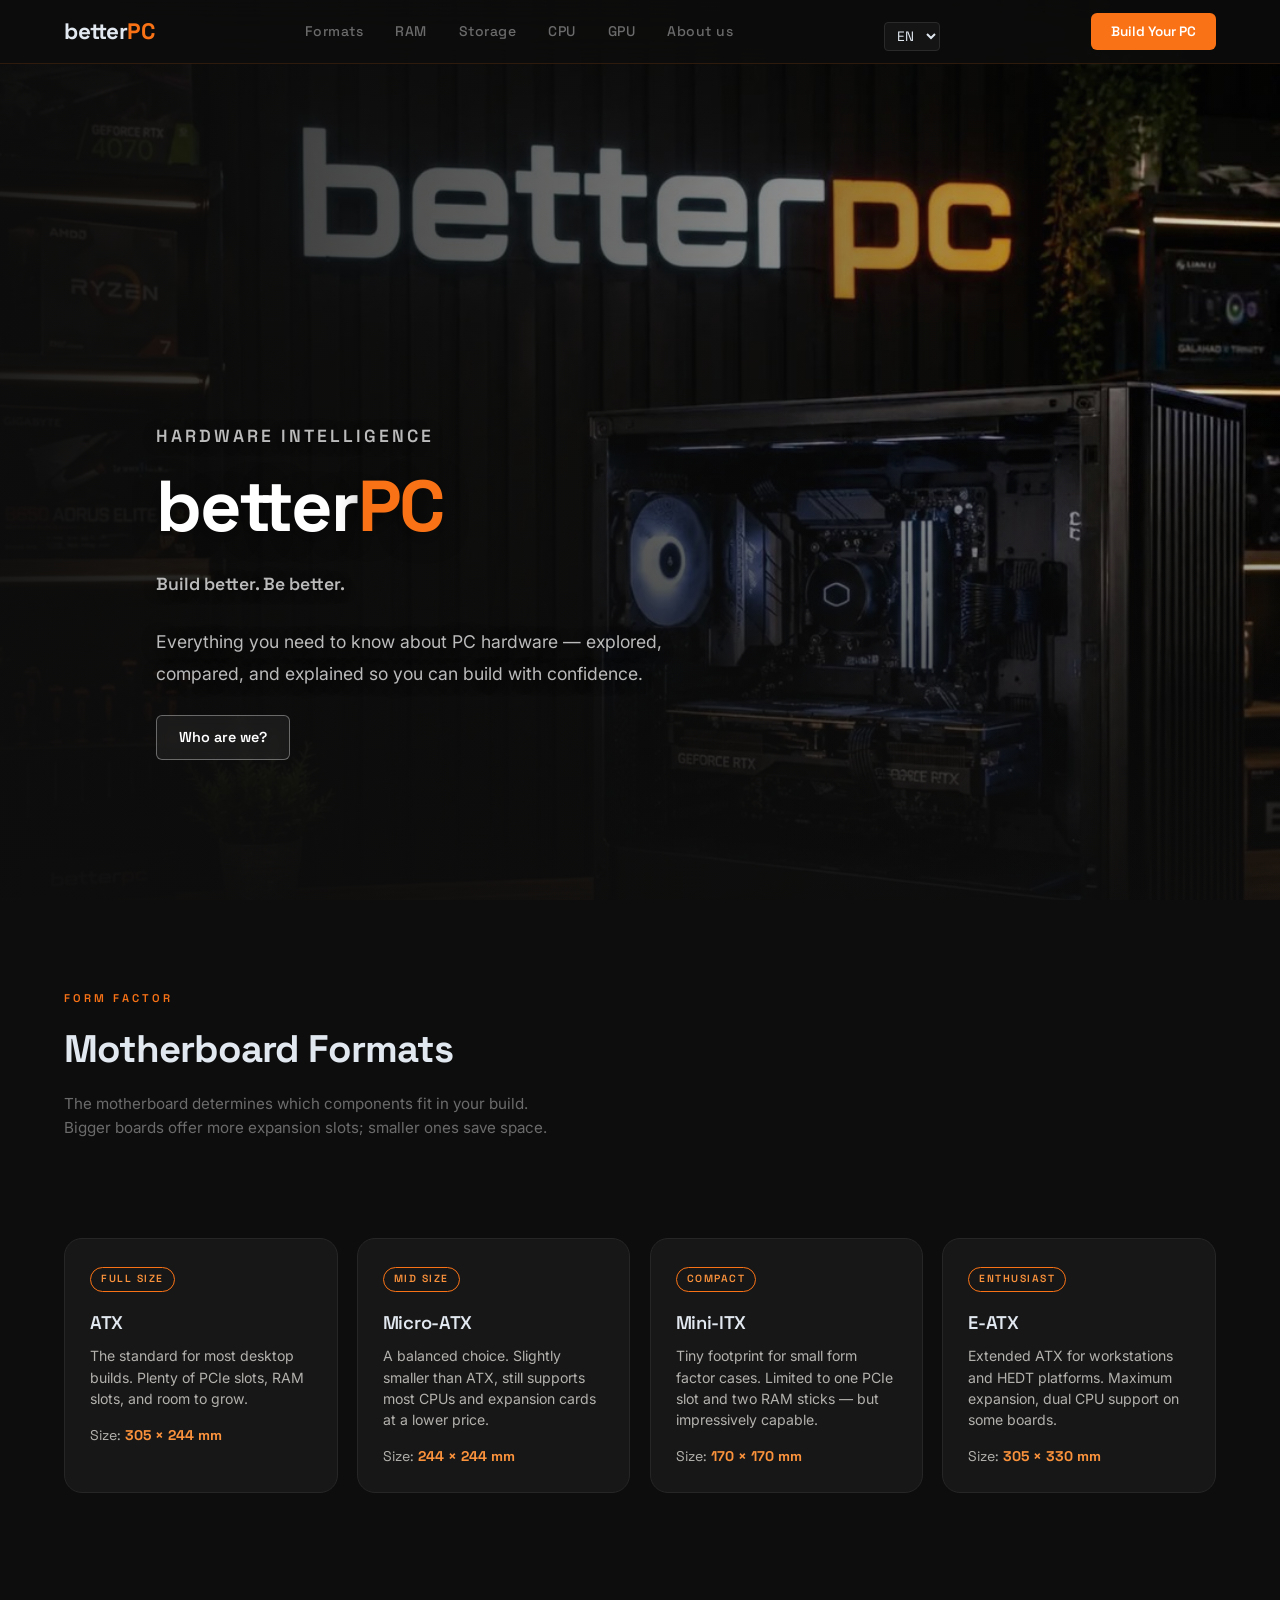
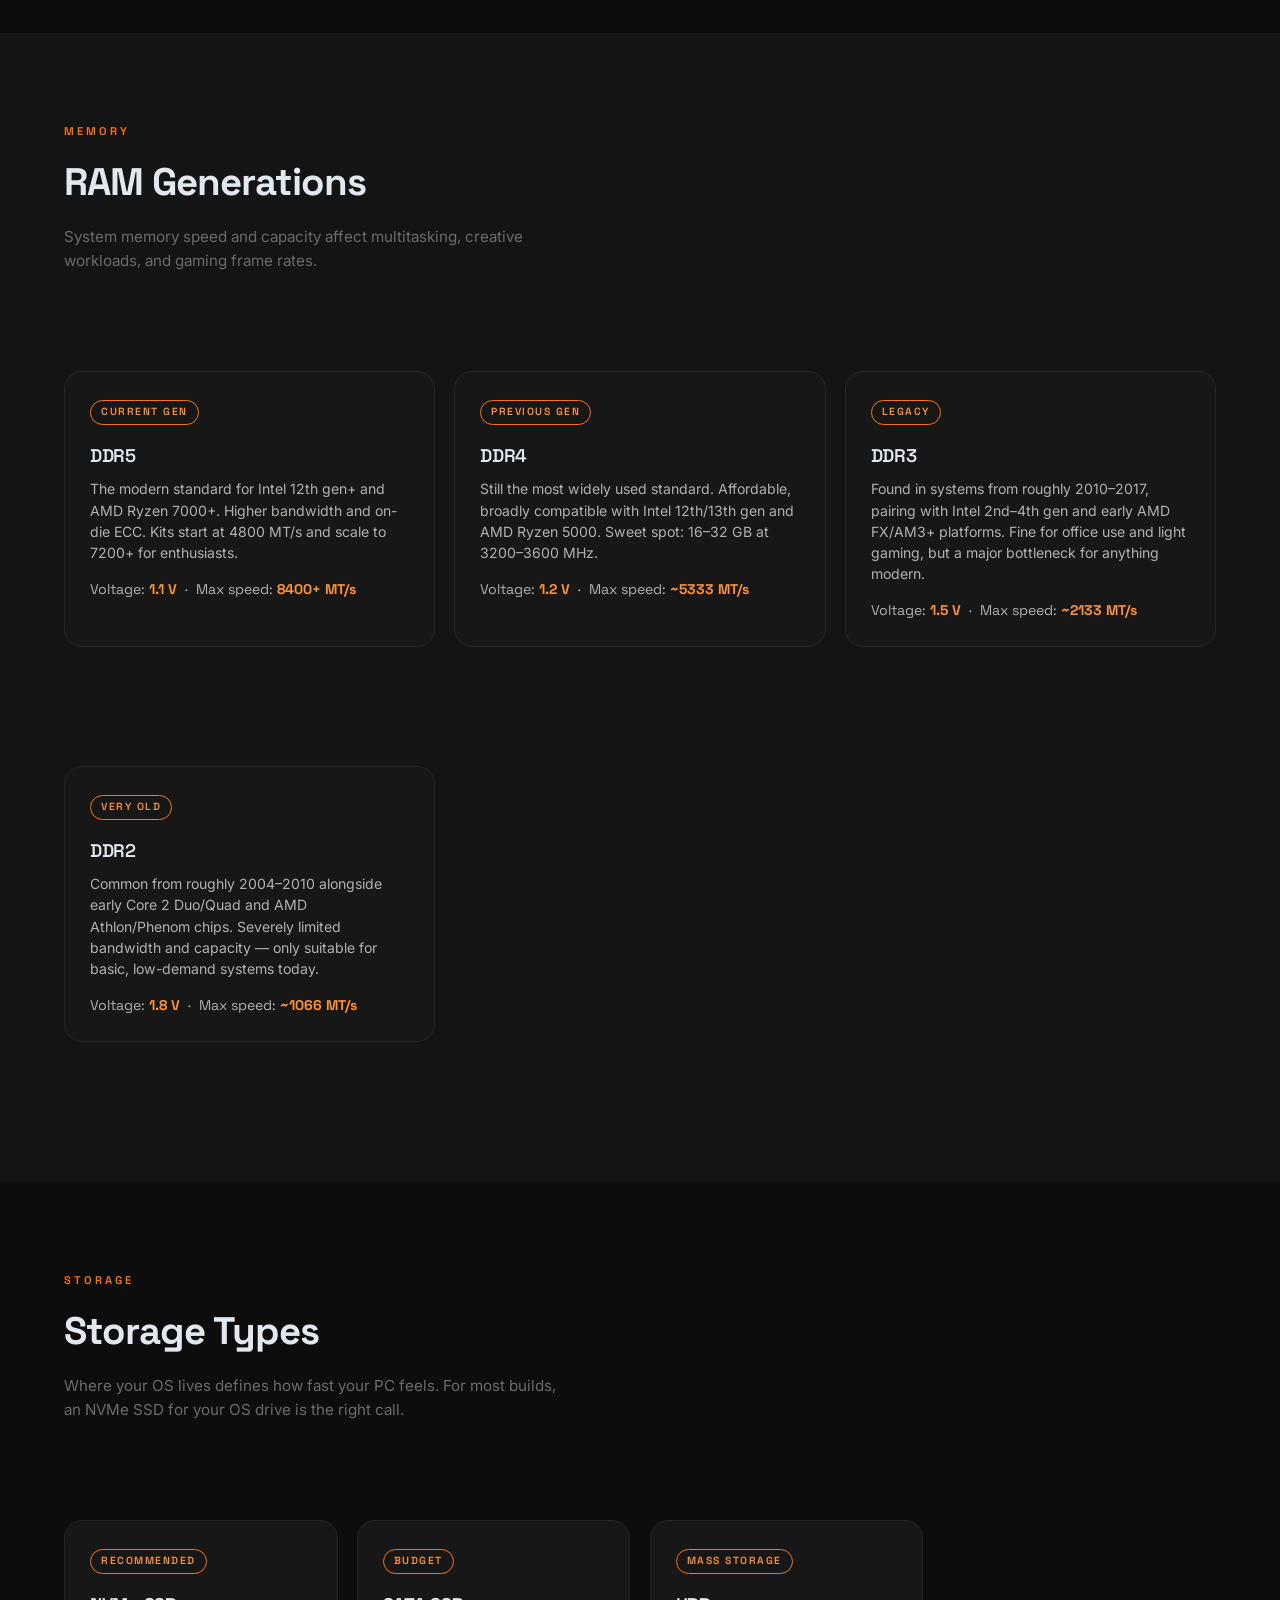
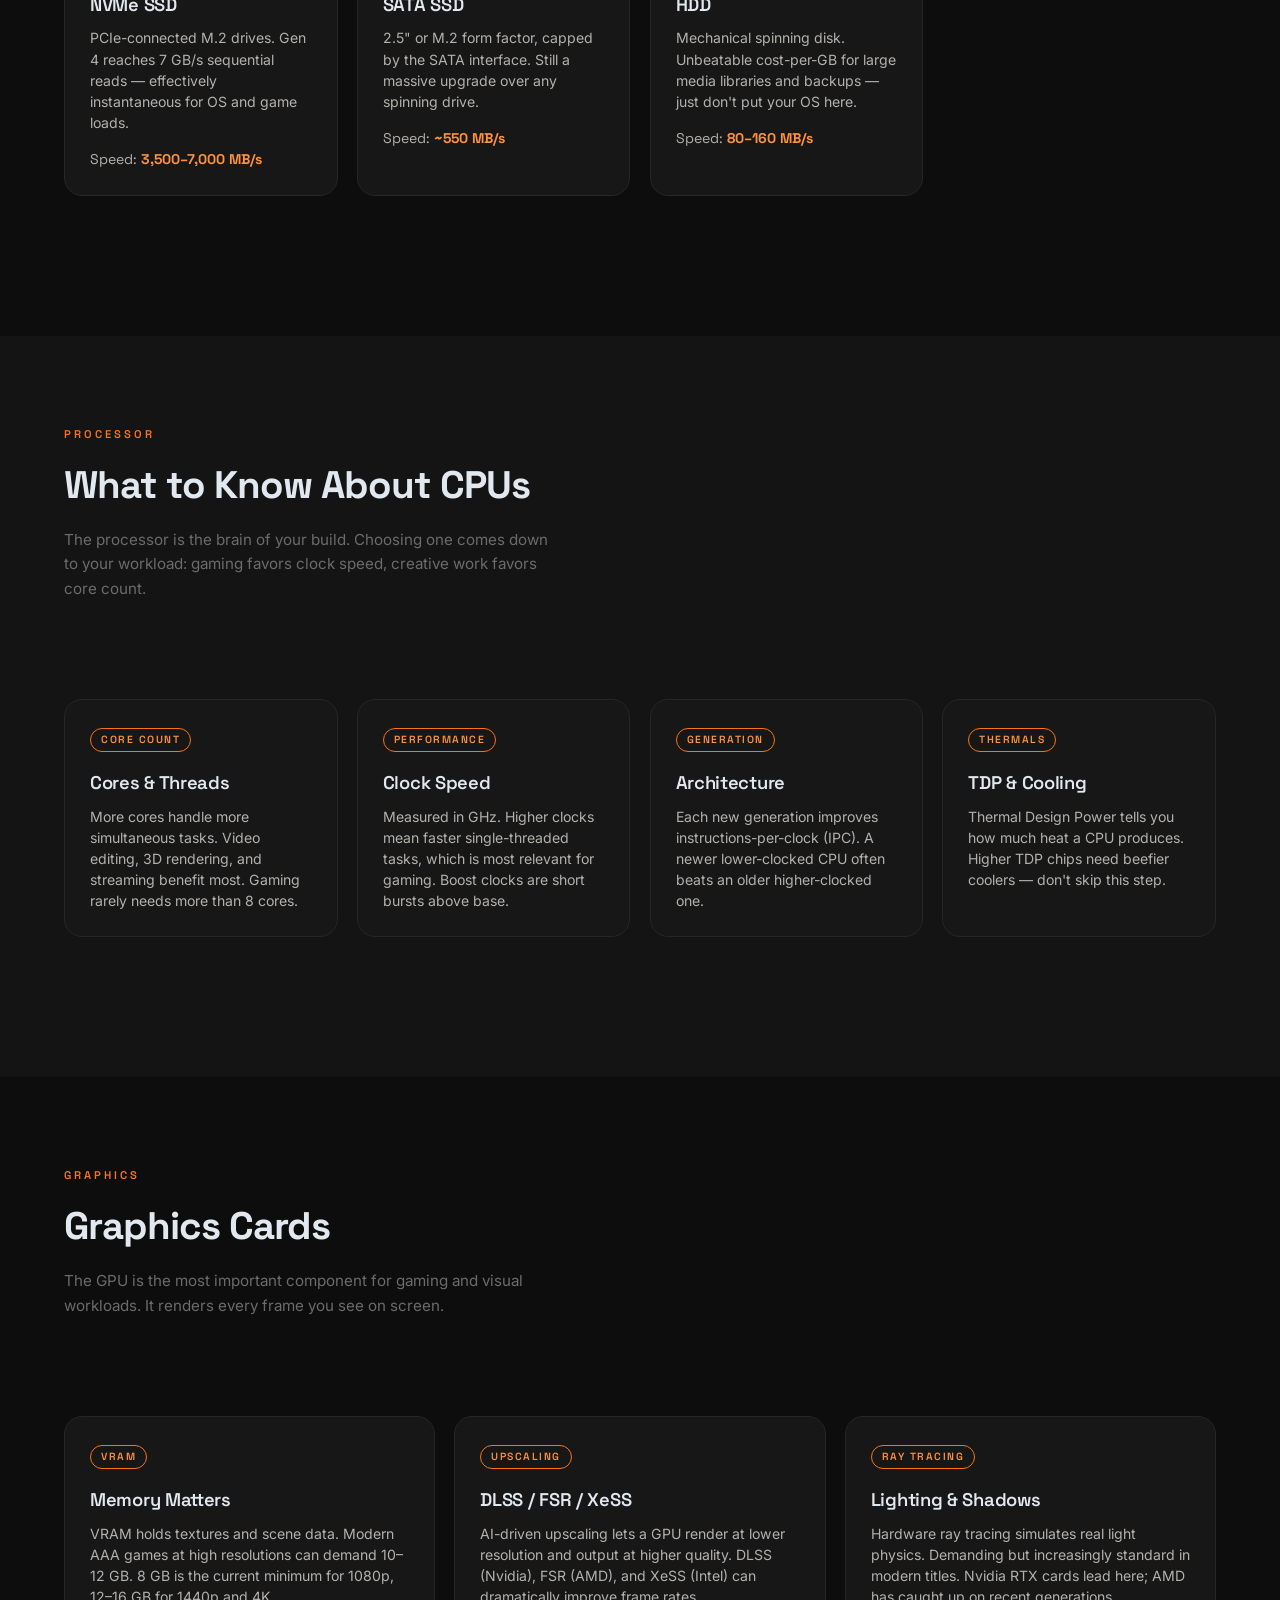
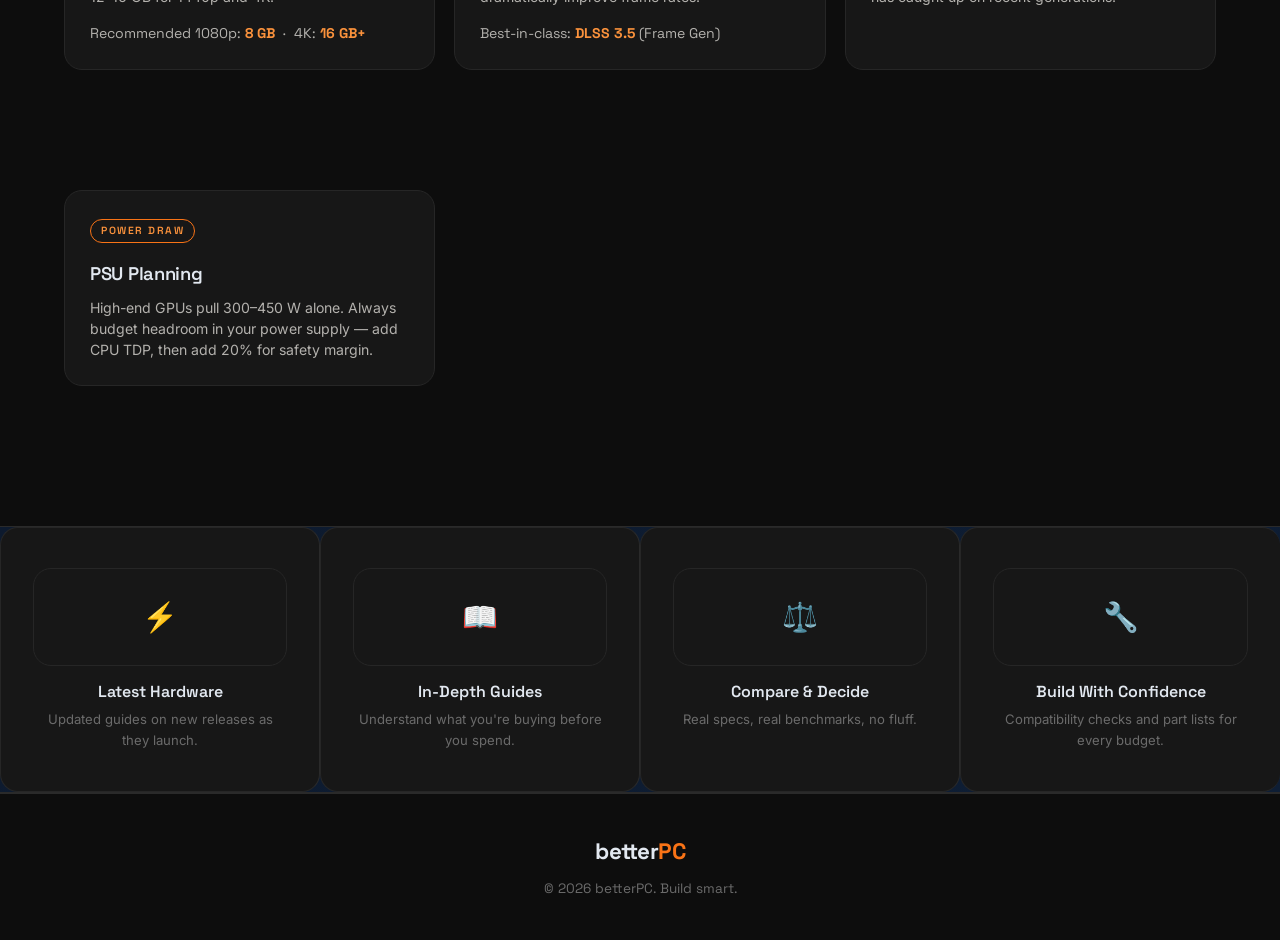
==== commit af83ff60: "Update index.html" ====
--- a/index.html
+++ b/index.html
@@ -364,12 +364,12 @@
   <div class="logo">better<span>PC</span></div>
  
   <div class="nav-links">
-    <a href="#formats">Formats</a>
-    <a href="#ram">RAM</a>
-    <a href="#storage">Storage</a>
-    <a href="#cpu">CPU</a>
-    <a href="#gpu">GPU</a>
-    <a href="about.html">About us</a>
+    <a href="index.html#formats" data-i18n="nav_formats">Formats</a>
+      <a href="index.html#ram" data-i18n="nav_ram">RAM</a>
+      <a href="index.html#storage" data-i18n="nav_storage">Storage</a>
+      <a href="index.html#cpu" data-i18n="nav_cpu">CPU</a>
+      <a href="index.html#gpu" data-i18n="nav_gpu">GPU</a>
+      <a href="about.html" data-i18n="nav_about">About us</a>
   </div>
 
  <div class="lang-selector">
@@ -378,6 +378,15 @@
       <option value="el">GR</option>
       <option value="de">DE</option>
       <option value="fr">FR</option>
+      <option value="ru">RU</option>
+      <option value="sr">SR</option>
+      <option value="it">IT</option>
+      <option value="es">ES</option>
+      <option value="pt">PT</option>
+      <option value="pl">PL</option>
+      <option value="sv">SV</option>
+      <option value="ro">RO</option>
+      <option value="bg">BG</option>
     </select>
   </div>
 
@@ -934,7 +943,727 @@
 feat4_title_strip: "Assembler en Confiance",
 feat4_desc_strip: "Vérifications de compatibilité et listes de pièces pour tous les budgets.",
 footer_text_final: "© 2026 betterPC. Construisez intelligemment."
-  }
+  },
+   ru: {
+  hero_eyebrow: "Аналитика Железа",
+  hero_tagline: "Собери лучше. Стань лучше.",
+  hero_desc: "Всё, что вам нужно знать о компьютерном железе — изучено, сравнено и разложено по полочкам для уверенной сборки.",
+  hero_about_link: "Кто мы?",
+  formats_label: "Форм-фактор",
+  formats_title: "Форматы Материнских Плат",
+  formats_desc: "Материнская плата определяет, какие компоненты поместятся в сборку. Платы крупнее дают больше слотов расширения, компактные — экономят место.",
+  badge_full_size: "Полноразмерная",
+  badge_mid_size: "Средний Размер",
+  badge_compact: "Компактная",
+  badge_enthusiast: "Энтузиаст",
+  atx_text: "Стандарт для большинства десктопных сборок. Много слотов PCIe, разъемов оперативной памяти и огромный потенциал для апгрейда.",
+  matx_text: "Сбалансированный выбор. Чуть меньше, чем ATX, но поддерживает большинство процессоров и видеокарт по более доступной цене.",
+  mitx_text: "Крошечный размер для SFF-корпусов. Всего один слот PCIe и два разъема для памяти — но возможности впечатляют.",
+  eatx_text: "Увеличенный ATX для рабочих станций и HEDT-платформ. Максимальное расширение, поддержка двух процессоров на некоторых платах.",
+  size_prefix: "Размер",
+  ram_label: "Память",
+  ram_title: "Поколения ОЗУ",
+  ram_desc: "Скорость и объем системной памяти влияют на многозадачность, рабочие процессы и частоту кадров в играх.",
+  badge_current_gen: "Текущее Ген",
+  badge_prev_gen: "Прошлое Ген",
+  badge_legacy: "Устаревшая",
+  badge_very_old: "Очень Старая",
+  ddr5_text: "Современный стандарт для Intel 12-го поколения+ и AMD Ryzen 7000+. Выше пропускная способность и встроенная коррекция ошибок ECC. Комплекты стартуют с 4800 МТ/с и масштабируются до 7200+ для энтузиастов.",
+  ddr4_text: "Всё ещё самый распространенный стандарт. Доступный по цене, широко совместим с Intel 12/13 поколений и AMD Ryzen 5000. Оптимальный выбор: 16–32 ГБ на частоте 3200–3600 МГц.",
+  ddr3_text: "Встречается в системах примерно 2010–2017 годов в связке с Intel 2-4 поколений и ранними платформами AMD FX/AM3+. Подойдет для офиса и простых игр, но станет узким местом в современных задачах.",
+  ddr2_text: "Использовалась примерно в 2004–2010 годах вместе с чипами Core 2 Duo/Quad и AMD Athlon/Phenom. Серьезные ограничения по скорости и объему — сегодня пригодна лишь для самых базовых задач.",
+  voltage_prefix: "Напряжение",
+  max_speed_prefix: "Макс. скорость",
+  storage_label: "Накопители",
+  storage_title: "Типы Накопителей",
+  storage_desc: "То, где установлена ОС, определяет общую отзывчивость ПК. Для большинства сборок идеальным выбором под систему станет NVMe SSD.",
+  badge_recommended: "Рекомендуется",
+  nvme_text: "Накопители M.2, подключаемые по шине PCIe. Gen 4 достигает скорости последовательного чтения в 7 ГБ/с — практически мгновенная загрузка ОС и игр.",
+  speed_prefix: "Скорость",
+  badge_budget: "Бюджетный",
+  sata_text: "Форм-фактор 2.5\" или M.2, ограниченный интерфейсом SATA. Всё равно колоссальный шаг вперед по сравнению с любым жестким диском.",
+  badge_mass_storage: "Хранилище",
+  hdd_text: "Механический жесткий диск. Непревзойденная стоимость за ГБ для хранения медиабиблиотек и бэкапов — но только не ставьте сюда ОС.",
+  cpu_label: "Процессор",
+  cpu_title: "Что нужно знать о CPU",
+  cpu_desc: "Процессор — это мозг вашей системы. Выбор зависит от задач: игры любят высокую тактовую частоту, а творческая работа — количество ядер.",
+  badge_core_count: "Ядра",
+  cores_threads_title: "Ядра и потоки",
+  cores_threads_text: "Больше ядер позволяют выполнять больше параллельных задач. Видеомонтаж, 3D-рендеринг и стриминг получают наибольший буст. Для игр редко нужно больше 8 ядер.",
+  badge_performance: "Производительность",
+  clock_speed_title: "Тактовая частота",
+  clock_speed_text: "Измеряется в GHz. Выше частота — быстрее выполняются однопоточные задачи, что крайне важно для игр. Boost-частоты — это короткие всплески выше базовой.",
+  badge_generation: "Поколение",
+  architecture_title: "Архитектура",
+  architecture_text: "Каждое новое поколение улучшает показатель инструкций за такт (IPC). Более новый CPU с меньшей частотой часто обходит старый чип с высокой частотой.",
+  badge_thermals: "Тепловыделение",
+  tdp_cooling_title: "TDP и охлаждение",
+  tdp_cooling_text: "Тепловой пакет (TDP) показывает, сколько тепла выделяет процессор. Чипам с высоким TDP нужно массивное охлаждение — не экономьте на этом этапе.",
+  gpu_label: "Графика",
+  gpu_title: "Видеокарты",
+  gpu_desc: "GPU — важнейший компонент для игр и визуальных задач. Она обрабатывает и выводит каждый пиксель, который вы видите на экране.",
+  vram_title: "Память имеет значение",
+  vram_text: "VRAM хранит текстуры и данные сцены. Современные AAA-игры в высоком разрешении могут требовать 10–12 ГБ. 8 ГБ — необходимый минимум для 1080p, 12–16 ГБ — для 1440p и 4K.",
+  vram_rec_prefix: "Рекомендуется для 1080p",
+  badge_upscaling: "Апскейлинг",
+  upscaling_text: "Масштабирование на базе ИИ позволяет GPU рендерить картинку в низком разрешении и выводить в высоком качестве. DLSS (Nvidia), FSR (AMD) и XeSS (Intel) резко повышают FPS.",
+  upscaling_best_prefix: "Лучший в классе",
+  badge_ray_tracing: "Трассировка лучей",
+  lighting_shadows_title: "Свет и тени",
+  lighting_shadows_text: "Аппаратный трассировщик симулирует физику света. Ресурсоемкая, но уже стандартная технология для новых игр. Карты Nvidia RTX здесь лидируют.",
+  badge_power_draw: "Потребление",
+  psu_planning_title: "Расчет БП",
+  psu_planning_text: "Топовые GPU сами по себе потребляют 300–450 Вт. Всегда закладывайте запас мощности: сложите TDP процессора и добавьте 20% для безопасности.",
+  feat1_title_strip: "Свежее Железо",
+  feat1_desc_strip: "Актуальные гайды по новинкам сразу в день их релиза.",
+  feat2_title_strip: "Глубокие Разборы",
+  feat2_desc_strip: "Поймите, что именно вы покупаете, прежде чем тратить деньги.",
+  feat3_title_strip: "Сравнивай и Решай",
+  feat3_desc_strip: "Реальные спецификации, честные бенчмарки, ничего лишнего.",
+  feat4_title_strip: "Сборка с Уверенностью",
+  feat4_desc_strip: "Проверки совместимости и подбор комплектующих под любой бюджет.",
+  footer_text_final: "© 2026 betterPC. Собирай с умом."
+},
+   sr: {
+  hero_eyebrow: "Informatika o Hardveru",
+  hero_tagline: "Sklopi bolje. Budi bolji.",
+  hero_desc: "Sve što treba da znate o PC hardveru — istraženo, upoređeno i objašnjeno kako biste sklapali sa samopouzdanjem.",
+  hero_about_link: "Ko smo mi?",
+  formats_label: "Format",
+  formats_title: "Formati Matičnih Ploča",
+  formats_desc: "Matična ploča određuje koje komponente mogu stati u vaše kućište. Veće ploče nude više slotova za proširenje; manje štede prostor.",
+  badge_full_size: "Puna Veličina",
+  badge_mid_size: "Srednja Veličina",
+  badge_compact: "Kompaktna",
+  badge_enthusiast: "Entuzijasta",
+  atx_text: "Standard za većinu desktop konfiguracija. Dosta PCIe i RAM slotova, uz obilje prostora za buduće nadogradnje.",
+  matx_text: "Izbalansiran izbor. Nešto manja od ATX ploče, ali i dalje podržava većinu procesora i grafičkih karti po nižoj ceni.",
+  mitx_text: "Minijaturni otisak za SFF kućišta mala formata. Ograničena na jedan PCIe slot i dva RAM slota — ali impresivno sposobna.",
+  eatx_text: "Prošireni ATX za radne stanice i HEDT platforme. Maksimalno proširenje, podrška za dva procesora na pojedinim pločama.",
+  size_prefix: "Dimenzije",
+  ram_label: "Memorija",
+  ram_title: "Generacije RAM Memorije",
+  ram_desc: "Brzina i kapacitet sistemske memorije utiču na multitasking, kreativan rad i stabilnost FPS-a u igrama.",
+  badge_current_gen: "Trenutna Gen",
+  badge_prev_gen: "Prethodna Gen",
+  badge_legacy: "Zastarela",
+  badge_very_old: "Veoma Stara",
+  ddr5_text: "Moderni standard za Intel 12. gen+ i AMD Ryzen 7000+. Veći protok podataka i on-die ECC zaštita. Kompleti počinju od 4800 MT/s i idu preko 7200+ za entuzijaste.",
+  ddr4_text: "I dalje najrasprostranjeniji standard. Pristupačan, široko kompatibilan sa Intel 12/13. gen i AMD Ryzen 5000 platformama. Optimalan izbor: 16–32 GB na 3200–3600 MHz.",
+  ddr3_text: "Nalazi se u sistemima iz perioda 2010–2017, uparena sa Intel 2–4. gen i starijim AMD FX/AM3+ konfiguracijama. Dovoljna za kancelariju, ali veliko usko grlo za moderan softver.",
+  ddr2_text: "Česta od 2004–2010 uz Core 2 Duo/Quad i AMD Athlon/Phenom procesore. Ozbiljno ograničen protok i kapacitet — danas pogodna samo za bazične sisteme.",
+  voltage_prefix: "Napon",
+  max_speed_prefix: "Maks. brzina",
+  storage_label: "Skladištenje",
+  storage_title: "Tipovi Skladištenja",
+  storage_desc: "Gde se nalazi vaš operativni sistem određuje koliko će PC biti brz u radu. Za većinu konfiguracija, NVMe SSD pod sistemom je pravi izbor.",
+  badge_recommended: "Preporučeno",
+  nvme_text: "M.2 diskovi povezani preko PCIe magistrale. Gen 4 dostiže 7 GB/s sekvencijalnog čitanja — praktično trenutno učitavanje sistema i igara.",
+  speed_prefix: "Brzina",
+  badge_budget: "Budžet",
+  sata_text: "2.5\" ili M.2 format ograničen SATA interfejsom. I dalje ogroman korak napred u odnosu na bilo koji klasični mehanički disk.",
+  badge_mass_storage: "Masovno Skladištenje",
+  hdd_text: "Mehanički hard disk. Nenadmašna cena po gigabajtu za velike medijske biblioteke i rezervne kopije — samo nemojte instalirati OS na njega.",
+  cpu_label: "Procesor",
+  cpu_title: "Šta Treba Znati o Procesorima",
+  cpu_desc: "Procesor je mozak računara. Izbor zavisi od vaših potreba: igre preferiraju višu frekvenciju, dok kreativan rad zahteva veći broj jezgara.",
+  badge_core_count: "Broj Jezgara",
+  cores_threads_title: "Jezgra i Nitovi",
+  cores_threads_text: "Više jezgara omogućava obradu više zadataka istovremeno. Video montaža, 3D renderovanje i strimovanje imaju najviše koristi. Za gejming retko treba više od 8 jezgara.",
+  badge_performance: "Performanse",
+  clock_speed_title: "Radni Takt",
+  clock_speed_text: "Meri se u GHz. Viši takt znači brže izvršavanje jednojezgrenih zadataka, što je najvažnije za igre. Boost taktovi predstavljaju kratkotrajne skokove frekvencije.",
+  badge_generation: "Generacija",
+  architecture_title: "Arhitektura",
+  architecture_text: "Svaka nova generacija donosi bolji IPC (broj instrukcija po ciklusu). Noviji procesor na nižem taktu često pobeđuje stariji na višem taktu.",
+  badge_thermals: "Termika",
+  tdp_cooling_title: "TDP i Hlađenje",
+  tdp_cooling_text: "Thermal Design Power pokazuje koliko toplote procesor proizvodi. Čipovi sa višim TDP-om zahtevaju masivnije kulere — nemojte preskakati ovaj korak.",
+  gpu_label: "Grafika",
+  gpu_title: "Grafičke Karte",
+  gpu_desc: "GPU je najvažnija komponenta za gejming i vizuelne zadatke. Ona iscrtava svaki frejm koji vidite na ekranu.",
+  vram_title: "Količina Memorije",
+  vram_text: "VRAM skladišti teksture i podatke o sceni. Moderne AAA igre u visokim rezolucijama traže 10–12 GB. 8 GB je trenutni minimum za 1080p, a 12–16 GB za 1440p i 4K.",
+  vram_rec_prefix: "Preporučeno za 1080p",
+  badge_upscaling: "Upscaling",
+  upscaling_text: "Upscaling vođen veštačkom inteligencijom omogućava GPU-u da renderuje u nižoj rezoluciji, a prikazuje sliku visokog kvaliteta. DLSS (Nvidia), FSR (AMD) i XeSS (Intel) drastično podižu FPS.",
+  upscaling_best_prefix: "Najbolje u klasi",
+  badge_ray_tracing: "Ray Tracing",
+  lighting_shadows_title: "Osvetljenje i Senke",
+  lighting_shadows_text: "Hardverski ray tracing simulira realnu fiziku svetlosti. Zahtevna tehnologija, ali postaje standard. Nvidia RTX karte drže vođstvo na ovom polju.",
+  badge_power_draw: "Potrošnja",
+  psu_planning_title: "Izbor Napajanja",
+  psu_planning_text: "High-end grafike same povlače 300–450 W. Uvek ostavite rezervu u napajanju — saberite TDP procesora i grafike, pa dodajte 20% margine sigurnosti.",
+  feat1_title_strip: "Najnoviji Hardver",
+  feat1_desc_strip: "Ažurni vodiči o novim komponentama čim se pojave na tržištu.",
+  feat2_title_strip: "Detaljni Vodiči",
+  feat2_desc_strip: "Razumite šta tačno kupujete pre nego što potrošite novac.",
+  feat3_title_strip: "Uporedi i Odluči",
+  feat3_desc_strip: "Realne specifikacije, pravi rezultati testova, bez marketinških trikova.",
+  feat4_title_strip: "Sklapaj sa Sigurnošću",
+  feat4_desc_strip: "Provere kompatibilnosti i liste delova prilagođene svakom budžetu.",
+  footer_text_final: "© 2026 betterPC. Sklapaj pametno."
+},
+   it: {
+  hero_eyebrow: "Hardware Intelligence",
+  hero_tagline: "Costruisci meglio. Sii migliore.",
+  hero_desc: "Tutto quello che c'è da sapere sull'hardware per PC — analizzato, confrontato e spiegato per farti assemblare con massima sicurezza.",
+  hero_about_link: "Chi siamo?",
+  formats_label: "Fattore di Forma",
+  formats_title: "Formati Scheda Madre",
+  formats_desc: "La scheda madre determina quali componenti entreranno nella build. Le schede grandi offrono più slot di espansione; quelle piccole risparmiano spazio.",
+  badge_full_size: "Dimensioni Standard",
+  badge_mid_size: "Dimensioni Medie",
+  badge_compact: "Compatta",
+  badge_enthusiast: "Entusiasta",
+  atx_text: "Lo standard per la maggior parte delle build desktop. Tanti slot PCIe, slot RAM e ampi margini di aggiornamento.",
+  matx_text: "Una scelta equilibrata. Leggermente più piccola di una ATX, supporta comunque la maggior parte delle CPU e schede video a un prezzo inferiore.",
+  mitx_text: "Dimensioni minime per case compatti (SFF). Limitata a un solo slot PCIe e due banchi RAM — ma incredibilmente capace.",
+  eatx_text: "Extended ATX per workstation e piattaforme HEDT. Massima espandibilità, supporto alla doppia CPU su schede selezionate.",
+  size_prefix: "Dimensioni",
+  ram_label: "Memoria",
+  ram_title: "Generazioni di RAM",
+  ram_desc: "La velocità e la capacità della memoria di sistema influenzano il multitasking, i carichi di lavoro creativi e i fotogrammi nei giochi.",
+  badge_current_gen: "Gen Attuale",
+  badge_prev_gen: "Gen Precedente",
+  badge_legacy: "Datata",
+  badge_very_old: "Molto Vecchia",
+  ddr5_text: "Lo standard moderno per Intel di 12a gen+ e AMD Ryzen 7000+. Maggiore larghezza di banda ed ECC integrato. I kit partono da 4800 MT/s fino a oltre 7200+ per gli appassionati.",
+  ddr4_text: "Ancora lo standard più diffuso. Economico, ampiamente compatibile con Intel 12a/13a gen e AMD Ryzen 5000. Il compromesso ideale: 16–32 GB a 3200–3600 MHz.",
+  ddr3_text: "Presente nei sistemi datati (2010–2017) in coppia con Intel dalla 2a alla 4a gen e vecchie piattaforme AMD FX/AM3+. Va bene per ufficio, ma è un collo di bottiglia per usi moderni.",
+  ddr2_text: "Comune dal 2004 al 2010 a fianco dei primi chip Core 2 Duo/Quad e AMD Athlon/Phenom. Banda e capacità ridotte — adatta oggi solo a sistemi base a bassissimo carico.",
+  voltage_prefix: "Tensione",
+  max_speed_prefix: "Velocità max",
+  storage_label: "Archiviazione",
+  storage_title: "Tipologie di Storage",
+  storage_desc: "L'unità in cui risiede il sistema operativo definisce la reattività del PC. Per quasi tutte le build, un NVMe SSD dedicato è la scelta ideale.",
+  badge_recommended: "Consigliato",
+  nvme_text: "Unità M.2 connesse via PCIe. La Gen 4 raggiunge i 7 GB/s in lettura sequenziale — caricamenti di OS e giochi praticamente istantanei.",
+  speed_prefix: "Velocità",
+  badge_budget: "Budget",
+  sata_text: "Fattore di forma da 2.5\" o M.2, limitato dall'interfaccia SATA. Rappresenta comunque un enorme salto in avanti rispetto a un hard disk meccanico.",
+  badge_mass_storage: "Archiviazione di Massa",
+  hdd_text: "Disco rigido meccanico. Costo per GB imbattibile per librerie multimediali capienti e backup — ma evita di installarci il sistema operativo.",
+  cpu_label: "Processore",
+  cpu_title: "Cosa Sapere Sulle CPU",
+  cpu_desc: "Il processore è il cervello del computer. La scelta dipende dal carico di lavoro: il gaming preferisce le frequenze elevate, la produttività preferisce il numero di cœurs.",
+  badge_core_count: "Numero Cœurs",
+  cores_threads_title: "Cœurs & Threads",
+  cores_threads_text: "Più cœurs gestiscono più processi simultanei. Il montaggio video, il rendering 3D e lo streaming ne traggono massimo beneficio. I giochi raramente sfruttano più di 8 cœurs.",
+  badge_performance: "Prestazioni",
+  clock_speed_title: "Frequenza di Clock",
+  clock_speed_text: "Misurata in GHz. Clock più alti significano elaborazioni single-thread più veloci, fondamentali nel gaming. I boost clock indicano picchi temporanei oltre la base.",
+  badge_generation: "Generazione",
+  architecture_title: "Architettura",
+  architecture_text: "Ogni nuova generazione migliora le istruzioni per ciclo (IPC). Un CPU più recente a frequenze inferiori spesso batte un vecchio modello a clock più alti.",
+  badge_thermals: "Dissipazione",
+  tdp_cooling_title: "TDP & Raffreddamento",
+  tdp_cooling_text: "Il Thermal Design Power indica quanto calore produce la CPU. I chip con TDP elevato richiedono dissipatori importanti — non trascurare questo elemento.",
+  gpu_label: "Grafica",
+  gpu_title: "Carte Grafiche",
+  gpu_desc: "La GPU è il componente chiave per il gaming e i carichi di lavoro visivi. Elabora e renderizza ogni singolo fotogramma che vedi a schermo.",
+  vram_title: "La Memoria Conta",
+  vram_text: "La VRAM ospita texture e dati della scena. I giochi moderni AAA ad alte risoluzioni richiedono ormai 10–12 GB. 8 GB sono il minimo attuale per il 1080p, 12–16 GB per 1440p e 4K.",
+  vram_rec_prefix: "Consigliato 1080p",
+  badge_upscaling: "Upscaling",
+  upscaling_text: "L'upscaling guidato dall'IA permette alla GPU di renderizzare a risoluzione inferiore restituendo un'immagine ad alta qualità. DLSS (Nvidia), FSR (AMD) e XeSS (Intel) aumentano drasticamente i frame rate.",
+  upscaling_best_prefix: "Top di gamma",
+  badge_ray_tracing: "Ray Tracing",
+  lighting_shadows_title: "Luci & Ombre",
+  lighting_shadows_text: "Il ray tracing hardware simula la fisica reale della luce. Molto esigente in termini di risorse ma standard nei titoli moderni. Le schede Nvidia RTX guidano il settore.",
+  badge_power_draw: "Consumo",
+  psu_planning_title: "Scelta dell'Alimentatore",
+  psu_planning_text: "Le GPU di fascia alta assorbono da sole 300–450 W. Mantieni sempre del margine nell'alimentatore — somma il TDP del CPU e aggiungi il 20% di sicurezza.",
+  feat1_title_strip: "Hardware Recente",
+  feat1_desc_strip: "Guide aggiornate sui nuovi componenti non appena vengono lanciati sul mercato.",
+  feat2_title_strip: "Guide Approfondite",
+  feat2_desc_strip: "Comprendi esattamente cosa stai acquistando prima di spendere del budget.",
+  feat3_title_strip: "Confronta & Decidi",
+  feat3_desc_strip: "Specifiche reali, benchmark autentici, senza fronzoli commerciali.",
+  feat4_title_strip: "Assembla con Sicurezza",
+  feat4_desc_strip: "Verifiche di compatibilità e configurazioni pronte per qualsiasi budget.",
+  footer_text_final: "© 2026 betterPC. Assembla con intelligenza."
+},
+es: {
+  hero_eyebrow: "Inteligencia de Hardware",
+  hero_tagline: "Monta mejor. Sé mejor.",
+  hero_desc: "Todo lo que necesitas saber sobre hardware de PC: analizado, comparado y explicado para que montes tu equipo con total confianza.",
+  hero_about_link: "¿Quiénes somos?",
+  formats_label: "Factor de Forma",
+  formats_title: "Formatos de Placa Base",
+  formats_desc: "La placa base determina qué componentes caben en tu configuración. Las placas grandes ofrecen más ranuras de expansión; las pequeñas ahorran espacio.",
+  badge_full_size: "Tamaño Completo",
+  badge_mid_size: "Tamaño Medio",
+  badge_compact: "Compacta",
+  badge_enthusiast: "Entusiasta",
+  atx_text: "El estándar para la mayoría de ordenadores de sobremesa. Muchas ranuras PCIe, ranuras de RAM y espacio de sobra para expandir.",
+  matx_text: "Una opción equilibrada. Ligeramente más pequeña que la ATX, sigue admitiendo la mayoría de CPU y tarjetas gráficas a un precio menor.",
+  mitx_text: "Formato diminuto para cajas de tamaño compacto (SFF). Limitada a una ranura PCIe y dos ranuras de RAM, pero impresionantemente capaz.",
+  eatx_text: "ATX extendida para estaciones de trabajo y plataformas HEDT. Máxima expansión y soporte para doble CPU en algunas placas.",
+  size_prefix: "Tamaño",
+  ram_label: "Memoria",
+  ram_title: "Generaciones de RAM",
+  ram_desc: "La velocidad y la capacidad de la memoria del sistema influyen en la multitarea, las cargas de trabajo creativas y los fotogramas en juegos.",
+  badge_current_gen: "Gen Actual",
+  badge_prev_gen: "Gen Anterior",
+  badge_legacy: "Heredada",
+  badge_very_old: "Muy Antigua",
+  ddr5_text: "El estándar moderno para Intel de 12.ª gen+ y AMD Ryzen 7000+. Mayor ancho de banda y ECC integrado. Los kits arrancan en 4800 MT/s y escalan a más de 7200+ para entusiastas.",
+  ddr4_text: "Sigue siendo el estándar más utilizado. Económica, ampliamente compatible con Intel de 12.ª/13.ª gen y AMD Ryzen 5000. Punto óptimo: 16–32 GB a 3200–3600 MHz.",
+  ddr3_text: "Presente en equipos de entre 2010 y 2017 aproximadamente, emparejada con Intel de 2.ª a 4.ª gen y plataformas antiguas AMD FX/AM3+. Ideal para oficina, pero un cuello de botella para uso moderno.",
+  ddr2_text: "Común de 2004 a 2010 junto a los primeros chips Core 2 Duo/Quad y AMD Athlon/Phenom. Ancho de banda y capacidad muy limitados; hoy solo sirve para tareas extremadamente básicas.",
+  voltage_prefix: "Voltaje",
+  max_speed_prefix: "Velocidad máx",
+  storage_label: "Almacenamiento",
+  storage_title: "Tipos de Almacenamiento",
+  storage_desc: "El lugar donde instalas el sistema operativo define la fluidez de tu PC. Para casi cualquier montaje, un NVMe SSD para el sistema es la decisión correcta.",
+  badge_recommended: "Recomendado",
+  nvme_text: "Unidades M.2 conectadas por PCIe. La Gen 4 alcanza los 7 GB/s en lectura secuencial, ofreciendo cargas de juego y sistema casi instantáneas.",
+  speed_prefix: "Velocidad",
+  badge_budget: "Económico",
+  sata_text: "Factor de forma de 2.5\" o M.2, limitado por la interfaz SATA. Sigue siendo una mejora masiva frente a cualquier disco duro mecánico tradicional.",
+  badge_mass_storage: "Gran Capacidad",
+  hdd_text: "Disco duro mecánico rotatorio. Coste por GB insuperable para grandes librerías multimedia y copias de seguridad — pero no instales tu sistema operativo aquí.",
+  cpu_label: "Procesador",
+  cpu_title: "Qué Saber Sobre las CPU",
+  cpu_desc: "El procesador es el cerebro de tu equipo. Elegir uno depende de tus tareas: los juegos priorizan la frecuencia de reloj, el trabajo creativo prioriza el número de núcleos.",
+  badge_core_count: "Núcleos",
+  cores_threads_title: "Núcleos y Hilos",
+  cores_threads_text: "Más núcleos manejan más tareas simultáneas. La edición de vídeo, el renderizado 3D y el streaming se benefician enormemente. Los juegos rara vez necesitan más de 8 núcleos.",
+  badge_performance: "Rendimiento",
+  clock_speed_title: "Velocidad de Reloj",
+  clock_speed_text: "Medida en GHz. Relojes más altos significan tareas monohilo más rápidas, lo más relevante en juegos. Las frecuencias Boost son picos cortos sobre la base.",
+  badge_generation: "Generación",
+  architecture_title: "Arquitectura",
+  architecture_text: "Cada nueva generación mejora las instrucciones por ciclo (IPC). Una CPU más nueva a menor frecuencia suele superar a una antigua a frecuencias más altas.",
+  badge_thermals: "Térmicos",
+  tdp_cooling_title: "TDP y Refrigeración",
+  tdp_cooling_text: "La potencia de diseño térmico indica cuánto calor produce una CPU. Los chips con mayor TDP requieren disipadores más robustos; no escatimes en este paso.",
+  gpu_label: "Gráficos",
+  gpu_title: "Tarjetas Gráficas",
+  gpu_desc: "La GPU es el componente más importante para jugar y realizar trabajos visuales. Renderiza cada fotograma que ves en pantalla.",
+  vram_title: "La Memoria Importa",
+  vram_text: "La VRAM almacena texturas y datos de escena. Los juegos AAA modernos a altas resoluciones pueden exigir 10–12 GB. 8 GB es el mínimo actual para 1080p, 12–16 GB para 1440p y 4K.",
+  vram_rec_prefix: "Recomendado 1080p",
+  badge_upscaling: "Reescalado",
+  upscaling_text: "El reescalado por IA permite a la GPU renderizar a menor resolución y mostrar alta calidad de imagen. DLSS (Nvidia), FSR (AMD) y XeSS (Intel) aumentan drásticamente los FPS.",
+  upscaling_best_prefix: "Líder en su clase",
+  badge_ray_tracing: "Ray Tracing",
+  lighting_shadows_title: "Luces y Sombras",
+  lighting_shadows_text: "El trazado de rayos por hardware simula la física real de la luz. Exigente pero cada vez más estándar en títulos modernos. Las tarjetas Nvidia RTX lideran aquí.",
+  badge_power_draw: "Consumo",
+  psu_planning_title: "Planificar la Fuente",
+  psu_planning_text: "Las GPU de gama alta consumen 300–450 W por sí solas. Deja siempre un margen de seguridad en la fuente: suma el TDP de la CPU y añade un 20% de colchón.",
+  feat1_title_strip: "Último Hardware",
+  feat1_desc_strip: "Guías actualizadas de los nuevos componentes a medida que se lanzan al mercado.",
+  feat2_title_strip: "Guías a Fondo",
+  feat2_desc_strip: "Entiende con total claridad qué estás comprando antes de gastar tu dinero.",
+  feat3_title_strip: "Compara y Decide",
+  feat3_desc_strip: "Especificaciones reales, pruebas de rendimiento auténticas, sin adornos.",
+  feat4_title_strip: "Monta con Confianza",
+  feat4_desc_strip: "Verificaciones de compatibilidad y presupuestos óptimos para cada bolsillo.",
+  footer_text_final: "© 2026 betterPC. Monta de forma inteligente."
+},
+   pt: {
+  hero_eyebrow: "Inteligência de Hardware",
+  hero_tagline: "Construa melhor. Seja melhor.",
+  hero_desc: "Tudo o que precisa de saber sobre hardware de PC — explorado, comparado e explicado para que possa montar o seu computador com total confiança.",
+  hero_about_link: "Quem somos?",
+  formats_label: "Formato",
+  formats_title: "Formatos de Motherboard",
+  formats_desc: "A motherboard determina que componentes cabem na sua configuração. Placas maiores oferecem mais slots de expansão; placas menores poupam espaço.",
+  badge_full_size: "Tamanho Completo",
+  badge_mid_size: "Tamanho Médio",
+  badge_compact: "Compacta",
+  badge_enthusiast: "Entusiasta",
+  atx_text: "O padrão para a maioria dos computadores de secretária. Muitas ranhuras PCIe, slots de RAM e imenso espaço para upgrades futuros.",
+  matx_text: "Uma escolha equilibrada. Ligeiramente mais pequena que a ATX, continua a suportar a maioria dos CPUs e placas gráficas a um preço mais acessível.",
+  mitx_text: "Formato minúsculo para caixas de tamanho reduzido (SFF). Limitada a uma ranhura PCIe e dois slots de RAM — mas impressionantemente capaz.",
+  eatx_text: "ATX estendida para estações de trabalho e plataformas HEDT. Expansão máxima e suporte para dois CPUs em algumas motherboards.",
+  size_prefix: "Tamanho",
+  ram_label: "Memória",
+  ram_title: "Gerações de RAM",
+  ram_desc: "A velocidade e capacidade da memória do sistema afetam o multitasking, fluxos de trabalho criativos e a fluidez nos jogos.",
+  badge_current_gen: "Geração Atual",
+  badge_prev_gen: "Geração Anterior",
+  badge_legacy: "Legado",
+  badge_very_old: "Muito Antiga",
+  ddr5_text: "O padrão moderno para Intel de 12.ª gen+ e AMD Ryzen 7000+. Maior largura de banda e ECC integrado. Os kits começam nos 4800 MT/s e escalam até 7200+ para entusiastas.",
+  ddr4_text: "Ainda o padrão mais amplamente utilizado. Acessível, amplamente compatível com Intel de 12.ª/13.ª gen e AMD Ryzen 5000. Ponto ideal: 16–32 GB a 3200–3600 MHz.",
+  ddr3_text: "Encontrada em sistemas de meados de 2010–2017, emparelhada com Intel de 2.ª a 4.ª gen e plataformas antigas AMD FX/AM3+. Serve para tarefas de escritório, mas é um grande gargalo para o uso moderno.",
+  ddr2_text: "Comum entre 2004 e 2010 juntamente com os chips Core 2 Duo/Quad e AMD Athlon/Phenom iniciais. Largura de banda e capacidade severamente limitadas — hoje adequada apenas para sistemas muito básicos.",
+  voltage_prefix: "Voltagem",
+  max_speed_prefix: "Velocidade máx",
+  storage_label: "Armazenamento",
+  storage_title: "Tipos de Armazenamento",
+  storage_desc: "Onde o seu sistema operativo fica instalado define a rapidez geral do seu PC. Para a maioria das configurações, um NVMe SSD para o sistema é a escolha certa.",
+  badge_recommended: "Recomendado",
+  nvme_text: "Unidades M.2 ligadas por PCIe. A Gen 4 atinge 7 GB/s em leituras sequenciais — carregamentos do sistema e jogos praticamente instantâneos.",
+  speed_prefix: "Velocidade",
+  badge_budget: "Económico",
+  sata_text: "Formato de 2.5\" ou M.2, limitado pela interface SATA. Continua a ser uma melhoria massiva em relação a qualquer disco rígido mecânico tradicional.",
+  badge_mass_storage: "Grande Capacide",
+  hdd_text: "Disco rígido mecânico tradicional. Custo por GB imbatível para grandes bibliotecas de média e cópias de segurança — mas não instale o sistema operativo aqui.",
+  cpu_label: "Processador",
+  cpu_title: "O Que Saber Sobre CPUs",
+  cpu_desc: "O processador é o cérebro do seu computador. A escolha resume-se às suas tarefas: os jogos beneficiam da frequência de relógio, o trabalho criativo beneficia do número de núcleos.",
+  badge_core_count: "Núcleos",
+  cores_threads_title: "Núcleos e Threads",
+  cores_threads_text: "Mais núcleos processam mais tarefas simultâneas. Edição de vídeo, renderização 3D e streaming beneficiam ao máximo. Os jogos raramente precisam de mais do que 8 núcleos.",
+  badge_performance: "Desempenho",
+  clock_speed_title: "Velocidade de Relógio",
+  clock_speed_text: "Medida em GHz. Frequências mais altas significam tarefas mono-thread mais rápidas, o que é altamente relevante para jogos. As frequências Boost são picos curtos acima da base.",
+  badge_generation: "Geração",
+  architecture_title: "Arquitetura",
+  architecture_text: "Cada nova geração melhora as instruções por ciclo de relógio (IPC). Um CPU mais recente com frequência menor frequentemente supera um antigo com frequências mais altas.",
+  badge_thermals: "Térmicas",
+  tdp_cooling_title: "TDP e Refrigeração",
+  tdp_cooling_text: "A Potência de Design Térmico indica quanto calor um CPU produz. Chips com maior TDP precisam de dissipadores mais robustos — não salte este passo.",
+  gpu_label: "Gráficos",
+  gpu_title: "Placas Gráficas",
+  gpu_desc: "A GPU é o componente mais importante para gaming e fluxos de trabalho visuais. Renderiza cada fotograma que vê no ecrã.",
+  vram_title: "A Memória Importa",
+  vram_text: "A VRAM armazena texturas e dados da cena. Jogos AAA modernos em resoluções altas podem exigir 10–12 GB. 8 GB é o mínimo atual para 1080p, 12–16 GB para 1440p e 4K.",
+  vram_rec_prefix: "Recomendado 1080p",
+  badge_upscaling: "Upscaling",
+  upscaling_text: "O upscaling baseado em IA permite à GPU renderizar a resoluções mais baixas e apresentar alta qualidade de imagem. DLSS (Nvidia), FSR (AMD) e XeSS (Intel) aumentam drasticamente os fotogramas.",
+  upscaling_best_prefix: "Melhor da classe",
+  badge_ray_tracing: "Ray Tracing",
+  lighting_shadows_title: "Luzes e Sombras",
+  lighting_shadows_text: "O ray tracing por hardware simula a física real da luz. Exigente, mas cada vez mais padrão em títulos modernos. As placas Nvidia RTX lideram este segmento.",
+  badge_power_draw: "Consumo",
+  psu_planning_title: "Escolha da Fonte",
+  psu_planning_text: "As GPU topo de gama consomem 300–450 W sozinhas. Deixe sempre uma margem na sua fonte de alimentação — some o TDP do CPU e adicione 20% como margem de segurança.",
+  feat1_title_strip: "Último Hardware",
+  feat1_desc_strip: "Guias atualizados sobre novos lançamentos assim que chegam ao mercado.",
+  feat2_title_strip: "Guias Detalhados",
+  feat2_desc_strip: "Compreenda exatamente o que está a comprar antes de gastar o seu dinheiro.",
+  feat3_title_strip: "Compare e Decida",
+  feat3_desc_strip: "Especificações reais, benchmarks autênticos, sem artifícios de marketing.",
+  feat4_title_strip: "Monte com Confiança",
+  feat4_desc_strip: "Verificações de compatibilidade e listas de componentes para qualquer orçamento.",
+  footer_text_final: "© 2026 betterPC. Monte de forma inteligente."
+},
+   ro: {
+  hero_eyebrow: "Inteligență Hardware",
+  hero_tagline: "Construiește mai bine. Fii mai bun.",
+  hero_desc: "Tot ce trebuie să știi despre componentele PC — analizate, comparate și explicate, astfel încât să poți construi cu încredere deplină.",
+  hero_about_link: "Cine suntem noi?",
+  formats_label: "Factor de Formă",
+  formats_title: "Formate Plăci de Bază",
+  formats_desc: "Placa de bază determină ce componente se potrivesc în configurația ta. Plăcile mai mari oferă mai multe sloturi de expansiune; cele mai mici economisesc spațiu.",
+  badge_full_size: "Dimensiune Completă",
+  badge_mid_size: "Dimensiune Medie",
+  badge_compact: "Compactă",
+  badge_enthusiast: "Entuziast",
+  atx_text: "Standardul pentru majoritatea sistemelor desktop. Multe sloturi PCIe, sloturi de RAM și spațiu suficient pentru upgrade-uri viitoare.",
+  matx_text: "O alegere echilibrată. Puțin mai mică decât ATX, suportă totuși majoritatea procesoarelor și plăcilor grafice la un preț mai accesibil.",
+  mitx_text: "Amprentă minusculă pentru carcase compacte (SFF). Limitată la un singur slot PCIe și două sloturi de RAM — dar impresionant de capabilă.",
+  eatx_text: "ATX extins pentru stații de lucru și platforme HEDT. Expansiune maximă și suport pentru două procesoare pe anumite plăci.",
+  size_prefix: "Dimensiuni",
+  ram_label: "Memorie",
+  ram_title: "Generații de RAM",
+  ram_desc: "Viteza și capacitatea memoriei sistemului influențează multitasking-ul, sarcinile creative și fluiditatea cadrelor în jocuri.",
+  badge_current_gen: "Gen Actuală",
+  badge_prev_gen: "Gen Anterioară",
+  badge_legacy: "Învechită",
+  badge_very_old: "Foarte Veche",
+  ddr5_text: "Standardul modern pentru Intel din gen 12+ și AMD Ryzen 7000+. Lățime de bandă mai mare și ECC integrat pe cip. Kiturile pornesc de la 4800 MT/s și ajung la peste 7200+ pentru entuziaști.",
+  ddr4_text: "Încă cel mai utilizat standard. Accesibil ca preț, compatibil pe scară largă cu procesoarele Intel din gen 12/13 și AMD Ryzen 5000. Configurația ideală: 16–32 GB la 3200–3600 MHz.",
+  ddr3_text: "Se găsește în sisteme din perioada 2010–2017, rulând cu Intel din gen 2–4 și vechile platforme AMD FX/AM3+. Potrivită pentru birou, dar o limitare majoră pentru cerințele moderne.",
+  ddr2_text: "Frecventă între 2004 și 2010 alături de primele cipuri Core 2 Duo/Quad și AMD Athlon/Phenom. Lățime de bandă și capacitate sever limitate — potrivită doar pentru utilizări de bază astăzi.",
+  voltage_prefix: "Tensiune",
+  max_speed_prefix: "Viteză maximă",
+  storage_label: "Stocare",
+  storage_title: "Tipuri de Stocare",
+  storage_desc: "Locul unde este instalat sistemul de operare definește rapiditatea PC-ului. Pentru majoritatea configurațiilor, un NVMe SSD pentru sistem este alegerea corectă.",
+  badge_recommended: "Recomandat",
+  nvme_text: "Unități M.2 conectate prin PCIe. Gen 4 atinge viteze de citire secvențială de 7 GB/s — incărcare practic instantanee a jocurilor și sistemului.",
+  speed_prefix: "Viteză",
+  badge_budget: "Buget",
+  sata_text: "Format de 2.5\" sau M.2, limitat de interfața SATA. Reprezintă totuși o îmbunătățire uriașă față de orice hard disk mecanic clasic.",
+  badge_mass_storage: "Stocare Masivă",
+  hdd_text: "Hard disk mecanic rotativ. Cost-per-GB imbatabil pentru biblioteci media mari și copii de siguranță — dar nu instala sistemul de operare aici.",
+  cpu_label: "Procesor",
+  cpu_title: "Ce Trebuie să Știi Despre CPU",
+  cpu_desc: "Procesorul este creierul calculatorului. Alegerea depinde direct de activitatea ta: jocurile preferă frecvența înaltă, pe când editarea video preferă numărul de nuclee.",
+  badge_core_count: "Număr Nuclee",
+  cores_threads_title: "Nuclee și Fire de Execuție",
+  cores_threads_text: "Mai multe nuclee procesează mai multe sarcini simultan. Editarea video, randarea 3D și streaming-ul beneficiază cel mai mult. Jocurile au nevoie rar de mai mult de 8 nuclee.",
+  badge_performance: "Performanță",
+  clock_speed_title: "Frecvență Ceas",
+  clock_speed_text: "Măsurată în GHz. Frecvențele mai mari asigură execuții mono-thread mai rapide, esențiale pentru jocuri. Frecvențele Boost sunt vârfuri scurte peste nivelul de bază.",
+  badge_generation: "Generație",
+  architecture_title: "Arhitectură",
+  architecture_text: "Fiecare nouă generație îmbunătățește numărul de instrucțiuni per ciclu (IPC). Un procesor mai nou cu frecvență mai mică depășește adesea un model vechi cu frecvențe mari.",
+  badge_thermals: "Termice",
+  tdp_cooling_title: "TDP și Răcire",
+  tdp_cooling_text: "Thermal Design Power arată câtă căldură produce un procesor. Cipurile cu TDP ridicat necesită coolere mai performante — nu neglija acest aspect.",
+  gpu_label: "Grafică",
+  gpu_title: "Plăci Grafice",
+  gpu_desc: "GPU-ul este cea mai importantă componentă pentru gaming și aplicații vizuale. Aceasta randează fiecare cadru pe care îl vezi pe ecran.",
+  vram_title: "Memoria Contează",
+  vram_text: "VRAM-ul stochează texturile și datele scenei. Jocurile moderne AAA la rezoluții mari pot cere 10–12 GB. 8 GB este minimul actual pentru 1080p, 12–16 GB pentru 1440p și 4K.",
+  vram_rec_prefix: "Recomandat 1080p",
+  badge_upscaling: "Upscaling",
+  upscaling_text: "Tehnologiile de upscaling asistate de AI permit plăcii grafice să randeze la rezoluție mai mică și să afișeze o calitate superioară. DLSS (Nvidia), FSR (AMD) și XeSS (Intel) cresc semnificativ FPS-ul.",
+  upscaling_best_prefix: "Cea mai bună din clasă",
+  badge_ray_tracing: "Ray Tracing",
+  lighting_shadows_title: "Lumini și Umbre",
+  lighting_shadows_text: "Tehnologia de ray tracing simulează fizica reală a luminii. Solicitantă, dar devine un standard în jocurile moderne. Plăcile Nvidia RTX sunt lideri pe acest segment.",
+  badge_power_draw: "Consum Energie",
+  psu_planning_title: "Planificarea Sursei",
+  psu_planning_text: "Plăcile grafice performante consumă singure între 300 și 450 W. Păstrează mereu o marjă de siguranță în sursă: adună TDP-ul procesorului și adaugă 20%.",
+  feat1_title_strip: "Hardware Recent",
+  feat1_desc_strip: "Ghiduri actualizate despre noile componente imediat ce sunt lansate pe piață.",
+  feat2_title_strip: "Ghiduri Detaliate",
+  feat2_desc_strip: "Înțelege cu exactitate ce cumperi înainte de a cheltui banii.",
+  feat3_title_strip: "Compară și Decide",
+  feat3_desc_strip: "Specificații reale, teste de performanță autentice, fără trucuri de marketing.",
+  feat4_title_strip: "Construiește Sigur",
+  feat4_desc_strip: "Verificări de compatibilitate și liste de componente pentru orice buget.",
+  footer_text_final: "© 2026 betterPC. Construiește inteligent."
+},
+   pl: {
+  hero_eyebrow: "Analiza Sprzętowa",
+  hero_tagline: "Buduj lepiej. Bądź najlepszy.",
+  hero_desc: "Wszystko, co musisz wiedzieć o sprzęcie komputerowym — sprawdzone, porównane i wyjaśnione, abyś mógł składać PC z pełną pewnością.",
+  hero_about_link: "Kim jesteśmy?",
+  formats_label: "Format płyty",
+  formats_title: "Formaty Płyt Głównych",
+  formats_desc: "Płyta główna określa, jakie komponenty zmieszczą się w Twojej obudowie. Większe płyty oferują więcej slotów rozszerzeń; mniejsze oszczędzają miejsce.",
+  badge_full_size: "Pełny Wymiar",
+  badge_mid_size: "Średni Wymiar",
+  badge_compact: "Kompaktowy",
+  badge_enthusiast: "Entuzjasta",
+  atx_text: "Standard dla większości komputerów stacjonarnych. Mnóstwo slotów PCIe, gniazd pamięci RAM i duża przestrzeń do rozbudowy.",
+  matx_text: "Zrównoważony wybór. Nieco mniejszy format niż ATX, nadal obsługuje większość procesorów i kart graficznych w niższej cenie.",
+  mitx_text: "Miniaturowy format do obudów typu SFF. Ograniczony do jednego slotu PCIe i dwóch banków pamięci RAM — ale imponująco wydajny.",
+  eatx_text: "Rozszerzony format ATX dla stacji roboczych i platform HEDT. Maksymalna rozbudowa, obsługa dwóch procesorów na niektórych płytach.",
+  size_prefix: "Wymiary",
+  ram_label: "Pamięć",
+  ram_title: "Generacje RAM",
+  ram_desc: "Prędkość i pojemność pamięci operacyjnej wpływają na wielozadaniowość, programy użytkowe oraz płynność animacji w grach.",
+  badge_current_gen: "Bieżąca Gen",
+  badge_prev_gen: "Poprzednia Gen",
+  badge_legacy: "Starsza",
+  badge_very_old: "Bardzo Stara",
+  ddr5_text: "Nowoczesny standard dla Intel 12. generacji+ oraz AMD Ryzen 7000+. Wyższa przepustowość i wbudowana korekcja błędów ECC. Zestawy startują od 4800 MT/s i osiągają ponad 7200+ dla entuzjastów.",
+  ddr4_text: "Nadal najpowszechniej używany standard. Niedrogi, szeroko kompatybilny z Intel 12./13. gen i AMD Ryzen 5000. Optymalny wybór: 16–32 GB przy 3200–3600 MHz.",
+  ddr3_text: "Spotykany w systemach z lat 2010–2017, parowany z Intel 2.-4. gen i wczesnymi platformami AMD FX/AM3+. Dobry do biura, ale stanowi wąskie gardło w nowoczesnych zadaniach.",
+  ddr2_text: "Popularny w latach 2004–2010 obok wczesnych układów Core 2 Duo/Quad i AMD Athlon/Phenom. Mocno ograniczona przepustowość i pojemność — dziś nadaje się tylko do najbardziej podstawowych zadań.",
+  voltage_prefix: "Napięcie",
+  max_speed_prefix: "Maks. prędkość",
+  storage_label: "Pamięć masowa",
+  storage_title: "Typy Dysków",
+  storage_desc: "To, gdzie zainstalujesz system operacyjny, decyduje o responsywności komputera. W większości konfiguracji dysk NVMe SSD pod system to jedyny słuszny wybór.",
+  badge_recommended: "Zalecane",
+  nvme_text: "Dyski M.2 podłączane przez magistralę PCIe. Generacja 4 osiąga do 7 GB/s w odczycie sekwencyjnym — co oznacza natychmiastowe ładowanie systemu i gier.",
+  speed_prefix: "Prędkość",
+  badge_budget: "Budżetowy",
+  sata_text: "Format 2.5\" lub M.2 ograniczony interfejsem SATA. Wciąż stanowi ogromny krok naprzód w porównaniu z tradycyjnymi dyskami talerzowymi.",
+  badge_mass_storage: "Archiwum Danych",
+  hdd_text: "Mechaniczny dysk talerzowy. Bezkonkurencyjny koszt w przeliczeniu na GB dla dużych bibliotek multimedialnych i kopii zapasowych — ale nie instaluj na nim systemu.",
+  cpu_label: "Procesor",
+  cpu_title: "Co Warto Wiedzieć o CPU",
+  cpu_desc: "Procesor to mózg Twojego komputera. Wybór zależy od Twoich potrzeb: gry komputerowe wolą wyższe taktowanie zegara, a praca kreatywna liczbę rdzeni.",
+  badge_core_count: "Liczba Rdzeni",
+  cores_threads_title: "Rdzenie i Wątki",
+  cores_threads_text: "Więcej rdzeni pozwala na jednoczesne przetwarzanie większej liczby zadań. Montaż wideo, renderowanie 3D i streaming zyskują najwięcej. Gry rzadko wymagają więcej niż 8 rdzeni.",
+  badge_performance: "Wydajność",
+  clock_speed_title: "Taktowanie Zegara",
+  clock_speed_text: "Mierzone w GHz. Wyższy zegar oznacza szybsze wykonywanie zadań jednowątkowych, co jest kluczowe w grach. Taktowanie Boost to krótkie skoki wydajności powyżej bazy.",
+  badge_generation: "Generacja",
+  architecture_title: "Architektura",
+  architecture_text: "Każda nowa generacja przynosi wyższy wskaźnik instrukcji na cykl (IPC). Nowszy procesor o niższym taktowaniu często pokonuje starszy model z wysokim zegarem.",
+  badge_thermals: "Termika",
+  tdp_cooling_title: "TDP i Chłodzenie",
+  tdp_cooling_text: "Thermal Design Power informuje o ilości ciepła wydzielanego przez procesor. Układy o wysokim TDP wymagają wydajniejszych coolerów — nie pomijaj tego kroku.",
+  gpu_label: "Grafika",
+  gpu_title: "Karty Graficzne",
+  gpu_desc: "Karta graficzna (GPU) to najważniejszy element do gier i zadań wizualnych. Odpowiada za generowanie każdego kadru wyświetlanego na ekranie.",
+  vram_title: "Pamięć Ma Znaczenie",
+  vram_text: "Pamięć VRAM przechowuje tekstury i dane sceny. Nowoczesne gry AAA w wysokich rozdzielczościach mogą wymagać 10–12 GB. 8 GB to obecne minimum do 1080p, a 12–16 GB do 1440p i 4K.",
+  vram_rec_prefix: "Zalecane do 1080p",
+  badge_upscaling: "Upscaling",
+  upscaling_text: "Skalowanie obrazu oparte na AI pozwala karcie renderować obraz w niższej rozdzielczości i wyświetlać go w wysokiej jakości. DLSS (Nvidia), FSR (AMD) i XeSS (Intel) drastycznie zwiększają FPS.",
+  upscaling_best_prefix: "Najlepszy w klasie",
+  badge_ray_tracing: "Ray Tracing",
+  lighting_shadows_title: "Oświetlenie i Cienie",
+  lighting_shadows_text: "Sprzętowy ray tracing symuluje fizyczne zachowanie światła. Technologia wymagająca, ale staje się standardem w nowych grach. Karty Nvidia RTX są tu liderami.",
+  badge_power_draw: "Pobór Mocy",
+  psu_planning_title: "Dobór Zasilacza",
+  psu_planning_text: "Wydajne karty graficzne potrafią same pobrać 300–450 W. Zawsze zachowaj bezpieczny zapas w zasilaczu — zsumuj TDP i dodaj 20% marginesu.",
+  feat1_title_strip: "Najnowszy Sprzęt",
+  feat1_desc_strip: "Zawsze aktualne poradniki o nowych podzespołach bezpośrednio na ich premierę.",
+  feat2_title_strip: "Głębokie Analizy",
+  feat2_desc_strip: "Zrozum, co dokładnie kupujesz, zanim wydasz swoje pieniądze.",
+  feat3_title_strip: "Porównaj i Zdecyduj",
+  feat3_desc_strip: "Prawdziwe specyfikacje, autentyczne wyniki testów, bez marketingowego szumu.",
+  feat4_title_strip: "Składaj z Pewnością",
+  feat4_desc_strip: "Weryfikacja kompatybilności i listy części dopasowane do każdego budżetu.",
+  footer_text_final: "© 2026 betterPC. Składaj komputer z głową."
+},
+   sv: {
+  hero_eyebrow: "Hårdvaruunderrättelse",
+  hero_tagline: "Bygg bättre. Bli bättre.",
+  hero_desc: "Allt du behöver veta om PC-hårdvara — utforskat, jämfört och förklarat så att du kan bygga din dator med fullt självförtroende.",
+  hero_about_link: "Vilka är vi?",
+  formats_label: "Formfaktor",
+  formats_title: "Moderkortsformat",
+  formats_desc: "Moderkortet avgör vilka komponenter som passar i ditt bygge. Större kort erbjuder fler expansionsplatser; mindre kort sparar utrymme.",
+  badge_full_size: "Fullstorlek",
+  badge_mid_size: "Mellanstorlek",
+  badge_compact: "Kompakt",
+  badge_enthusiast: "Entusiast",
+  atx_text: "Standarden för de flesta stationära datorer. Gott om PCIe-platser, RAM-kortplatser och utrymme att växa i.",
+  matx_text: "Ett balanserat val. Något mindre än ATX, men stöder fortfarande de flesta processorer och grafikkort till ett lägre pris.",
+  mitx_text: "Minimalt format för SFF-chassin. Begränsat till en PCIe-plats och två RAM-platser — men imponerande kapabelt.",
+  eatx_text: "Extended ATX för arbetsstationer och HEDT-plattformar. Maximal expansion, stöd för dubbla processorer på vissa moderkort.",
+  size_prefix: "Storlek",
+  ram_label: "Minne",
+  ram_title: "RAM-generationer",
+  ram_desc: "Systemminnets hastighet och kapacitet påverkar multitasking, kreativa arbetsflöden och bildfrekvens i spel.",
+  badge_current_gen: "Nuvarande Gen",
+  badge_prev_gen: "Föregående Gen",
+  badge_legacy: "Äldre Gen",
+  badge_very_old: "Väldigt Gammal",
+  ddr5_text: "Den moderna standarden för Intel 12:e gen+ och AMD Ryzen 7000+. Högre bandbredd och on-die ECC-felkorrigering. Minneskit börjar på 4800 MT/s och sträcker sig till 7200+ för entusiaster.",
+  ddr4_text: "Fortfarande den mest använda standarden. Prisvärd, brett kompatibel med Intel 12:e/13:e gen och AMD Ryzen 5000. Optimal punkt: 16–32 GB i 3200–3600 MHz.",
+  ddr3_text: "Finns i system från ca 2010–2017, parat med Intel 2:a–4:e gen och tidiga AMD FX/AM3+-plattformar. Fungerar för kontorsbruk, men är en stor flaskhals för moderna program.",
+  ddr2_text: "Vanligt förekommande runt 2004–2010 tillsammans med tidiga Core 2 Duo/Quad och AMD Athlon/Phenom-processorer. Allvarligt begränsad bandbredd och kapacitet — endast lämpligt för enklare bassystem idag.",
+  voltage_prefix: "Spänning",
+  max_speed_prefix: "Maxhastighet",
+  storage_label: "Lagring",
+  storage_title: "Lagringstyper",
+  storage_desc: "Var ditt operativsystem är installerat avgör hur snabb din PC känns. För de flesta byggen är en NVMe SSD som systemdisk det rätta valet.",
+  badge_recommended: "Rekommenderas",
+  nvme_text: "PCIe-anslutna M.2-enheter. Gen 4 når 7 GB/s i sekventiell läshastighet — vilket ger i princip omedelbara laddtider för OS och spel.",
+  speed_prefix: "Hastighet",
+  badge_budget: "Budget",
+  sata_text: "2.5\"- eller M.2-formfaktor, begränsad av SATA-gränssnittet. Fortfarande en enorm uppgradering jämfört med en traditionell mekanisk hårddisk.",
+  badge_mass_storage: "Masslagring",
+  hdd_text: "Mekanisk hårddisk. Oslagbart pris per gigabyte för stora mediebibliotek och säkerhetskopior — men installera inte operativsystemet här.",
+  cpu_label: "Processor",
+  cpu_title: "Värt att veta om processorer",
+  cpu_desc: "Processorn är datorns hjärna. Valet beror helt på dina arbetsuppgifter: spel drar nytta av klockfrekvens, medan kreativt arbete drar nytta av kärnantal.",
+  badge_core_count: "Kärnantal",
+  cores_threads_title: "Kärnor & Trådar",
+  cores_threads_text: "Fler kärnor hanterar fler samtidiga uppgifter. Videoredigering, 3D-rendering och streaming drar störst nytta. Spel behöver sällan mer än 8 kärnor.",
+  badge_performance: "Prestanda",
+  clock_speed_title: "Klockfrekvens",
+  clock_speed_text: "Mäts i GHz. Högre klockfrekvens innebär snabbare enkeltrådade uppgifter, vilket är mest relevant för spel. Boostfrekvenser är korta toppar över basnivån.",
+  badge_generation: "Generation",
+  architecture_title: "Arkitektur",
+  architecture_text: "Varje ny generation förbättrar instruktioner per klockcykel (IPC). En nyare processor med lägre klockfrekvens slår ofta en äldre modell med högre frekvens.",
+  badge_thermals: "Värmeutveckling",
+  tdp_cooling_title: "TDP & Kylning",
+  tdp_cooling_text: "Thermal Design Power anger hur mycket värme en CPU avger. Processorer med högre TDP kräver kraftfullare kylare — hoppa inte över detta steg.",
+  gpu_label: "Grafik",
+  gpu_title: "Grafikkort",
+  gpu_desc: "Grafikkortet (GPU) är den viktigaste komponenten för spel och visuella arbetsbelastningar. Det renderar varje bildruta du ser på skärmen.",
+  vram_title: "Minnet Spelar Roll",
+  vram_text: "VRAM lagrar texturer och scen-data. Moderna AAA-spel i höga upplösningar kan kräva 10–12 GB. 8 GB är det nuvarande minimikravet för 1080p, 12–16 GB för 1440p och 4K.",
+  vram_rec_prefix: "Rekommenderas för 1080p",
+  badge_upscaling: "Uppskalning",
+  upscaling_text: "AI-driven uppskalning låter grafikkortet rendera i en lägre upplösning och mata ut en bild med hög kvalitet. DLSS (Nvidia), FSR (AMD) och XeSS (Intel) höjer bildfrekvensen dramatiskt.",
+  upscaling_best_prefix: "Bäst i klassen",
+  badge_ray_tracing: "Ray Tracing",
+  lighting_shadows_title: "Ljus & Skuggor",
+  lighting_shadows_text: "Hårdvarubaserad ray tracing simulerar ljusets verkliga fysik. Krävande men alltmer standard i moderna speltitlar. Nvidia RTX-kort leder utvecklingen här.",
+  badge_power_draw: "Strömförbrukning",
+  psu_planning_title: "Nätaggregatsplanering",
+  psu_planning_text: "Högpresterande grafikkort drar 300–450 W på egen hand. Planera alltid in extra marginal i nätaggregatet — addera processorns TDP och lägg till 20% säkerhetsmarginal.",
+  feat1_title_strip: "Senaste Hårdvaran",
+  feat1_desc_strip: "Uppdaterade guider om nya komponenter så fort de lanseras.",
+  feat2_title_strip: "Djupgående Guider",
+  feat2_desc_strip: "Förstå exakt vad du köper innan du spenderar dina pengar.",
+  feat3_title_strip: "Jämför & Bestäm",
+  feat3_desc_strip: "Verkliga specifikationer, äkta prestandatester, inget säljprat.",
+  feat4_title_strip: "Bygg med Trygghet",
+  feat4_desc_strip: "Kompatibilitetskontroller och komponentlistor för alla plånböcker.",
+  footer_text_final: "© 2026 betterPC. Bygg smart."
+},
+   bg: {
+  hero_eyebrow: "Хардуерни Познания",
+  hero_tagline: "Сглоби по-добре. Бъди по-добър.",
+  hero_desc: "Всичко, което трябва да знаете за компютърния хардуер — проучено, сравнено и обяснено, за да сглобявате с пълна увереност.",
+  hero_about_link: "Кои сме ние?",
+  formats_label: "Форм-фактор",
+  formats_title: "Формати Дънни Платки",
+  formats_desc: "Дънната платка определя кои компоненти ще се поберат в конфигурацията ви. По-големите платки предлагат повече слотове за разширение; по-малките спестяват място.",
+  badge_full_size: "Пълен Размер",
+  badge_mid_size: "Среден Размер",
+  badge_compact: "Компактна",
+  badge_enthusiast: "Ентусиаст",
+  atx_text: "Стандартът за повечето настолни конфигурации. Наличие на много PCIe слотове, слотове за RAM и голям капацитет за бъдещ ъпгрейд.",
+  matx_text: "Балансиран избор. Малко по-малка от ATX, но все пак поддържа повечето процесори и графични карти на по-ниска цена.",
+  mitx_text: "Миниатюрен размер за SFF кутии с малък форм-фактор. Ограничена до един PCIe слот и два слота за RAM — но впечатляващо способна.",
+  eatx_text: "Разширен ATX формат за работни станции и HEDT платформи. Максимално разширение, поддръжка на два процесора при някои платки.",
+  size_prefix: "Размер",
+  ram_label: "Памет",
+  ram_title: "Поколения RAM",
+  ram_desc: "Скоростта и капацитетът на системната памет влияят на многозадачността, професионалния софтуер и кадрите в игрите.",
+  badge_current_gen: "Текущо Ген",
+  badge_prev_gen: "Предходно Ген",
+  badge_legacy: "Остаряла",
+  badge_very_old: "Много Стара",
+  ddr5_text: "Модерният стандарт за Intel 12-то поколение+ и AMD Ryzen 7000+. По-висока пропускателна способност и вградена ECC корекция. Комплектите започват от 4800 MT/s и достигат над 7200+ за ентусиасти.",
+  ddr4_text: "Все още най-широко използваният стандарт. Достъпна, съвместима с Intel 12-то/13-то поколение и AMD Ryzen 5000. Златната среда: 16–32 GB на 3200–3600 MHz.",
+  ddr3_text: "Среща се в системи от периода 2010–2017 г., съчетана с Intel 2-ро–4-то поколение и ранните AMD FX/AM3+ платформи. Става за офис работа, но е сериозно тясно място за съвременни задачи.",
+  ddr2_text: "Популярна от 2004–2010 г. заедно с ранните Core 2 Duo/Quad и AMD Athlon/Phenom чипове. Силно ограничена скорост и капацитет — днес е подходяща само за най-базови нужди.",
+  voltage_prefix: "Напрежение",
+  max_speed_prefix: "Макс. скорост",
+  storage_label: "Съхранение",
+  storage_title: "Типове Дискове",
+  storage_desc: "Дискът, на който се намира операционната ви система, определя бързината на компютъра. За повечето конфигурации, NVMe SSD за системен диск е правилният избор.",
+  badge_recommended: "Препоръчително",
+  nvme_text: "M.2 устройства, свързани чрез PCIe шина. Gen 4 достига 7 GB/s при последователно четене — на практика мигновено зареждане на ОС и игри.",
+  speed_prefix: "Скорост",
+  badge_budget: "Бюджетен",
+  sata_text: "2.5\" или M.2 форм-фактор, ограничен от SATA интерфейса. Все пак е огромно надграждане пред всеки традиционен механичен твърд диск.",
+  badge_mass_storage: "Масово Хранилище",
+  hdd_text: "Механичен въртящ се диск. Ненадмината цена за гигабайт за големи мултимедийни библиотеки и резервни копия — но не инсталирайте операционната система тук.",
+  cpu_label: "Процесор",
+  cpu_title: "Какво трябва да знаем за процесорите",
+  cpu_desc: "Процесорът е мозъкът на вашата конфигурация. Изборът се свежда до работата ви: игрите изискват висока тактова честота, а творческата дейност — брой ядра.",
+  badge_core_count: "Брой Ядра",
+  cores_threads_title: "Ядра и Потоци",
+  cores_threads_text: "Повече ядра се справят с повече едновременни задачи. Видеомонтажът, 3D рендерирането и стриймингът се възползват най-много. Игрите рядко се нуждаят от повече от 8 ядра.",
+  badge_performance: "Производителност",
+  clock_speed_title: "Тактова Честота",
+  clock_speed_text: "Измерва се в GHz. По-високата честота означава по-бързо изпълнение на еднонишкови задачи, което е най-важно за игрите. Boost честотите са кратки пикове над базовата.",
+  badge_generation: "Поколение",
+  architecture_title: "Архитектура",
+  architecture_text: "Всяко ново поколение подобрява броя инструкции за цикъл (IPC). По-нов процесор с по-ниска тактова честота често побеждава по-стар модел с висока честота.",
+  badge_thermals: "Топлоотделяне",
+  tdp_cooling_title: "TDP и Охлаждане",
+  tdp_cooling_text: "Thermal Design Power показва колко топлина отделя процесорът. Чиповете с по-високо TDP изискват по-мощни охладители — не пропускайте тази стъпка.",
+  gpu_label: "Графика",
+  gpu_title: "Графични Карти",
+  gpu_desc: "Графичната карта (GPU) е най-важният компонент за гейминг и визуални задачи. Тя рендерира всеки отделен кадър, който виждате на екрана.",
+  vram_title: "Паметта е от значение",
+  vram_text: "VRAM паметта съхранява текстурите и данните за сцената. Модерните AAA игри на висока резолюция могат да изискват 10–12 GB. 8 GB е настоящият минимум за 1080p, 12–16 GB за 1440p и 4K.",
+  vram_rec_prefix: "Препоръчително за 1080p",
+  badge_upscaling: "Ъпскейлинг",
+  upscaling_text: "Ъпскейлингът, задвижван от изкуствен интелект, позволява на картата да рендерира на по-ниска резолюция и да извежда високо качество. DLSS (Nvidia), FSR (AMD) и XeSS (Intel) драстично повишават кадрите.",
+  upscaling_best_prefix: "Най-добро в класа",
+  badge_ray_tracing: "Ray Tracing",
+  lighting_shadows_title: "Светлини и Сенки",
+  lighting_shadows_text: "Хардуерният ray tracing симулира реалната физика на светлината. Тежка технология, но се превръща в стандарт за новите заглавия. Картите Nvidia RTX водят тук.",
+  badge_power_draw: "Консумация",
+  psu_planning_title: "Планиране на Захранване",
+  psu_planning_text: "Високият клас графични карти консумират 300–450 W сами по себе си. Винаги оставяйте резерв в захранващия блок — съберете TDP на процесора и добавете 20% марж за безопасност.",
+  feat1_title_strip: "Най-новият Хардуер",
+  feat1_desc_strip: "Актуализирани ръководства за новите компоненти веднага след пазарния им дебют.",
+  feat2_title_strip: "Подробни Наръчници",
+  feat2_desc_strip: "Разберете точно какво купувате, преди да похарчите парите си.",
+  feat3_title_strip: "Сравни и Реши",
+  feat3_desc_strip: "Реални спецификации, автентични тестове, без излишен маркетинг.",
+  feat4_title_strip: "Сглобявай с Увереност",
+  feat4_desc_strip: "Проверки за съвместимост и списъци с компоненти за всеки бюджет.",
+  footer_text_final: "© 2026 betterPC. Сглобявай умно."
+}
 };
   // 2. Identify selection component references
   const langSelect = document.getElementById('langSelect');
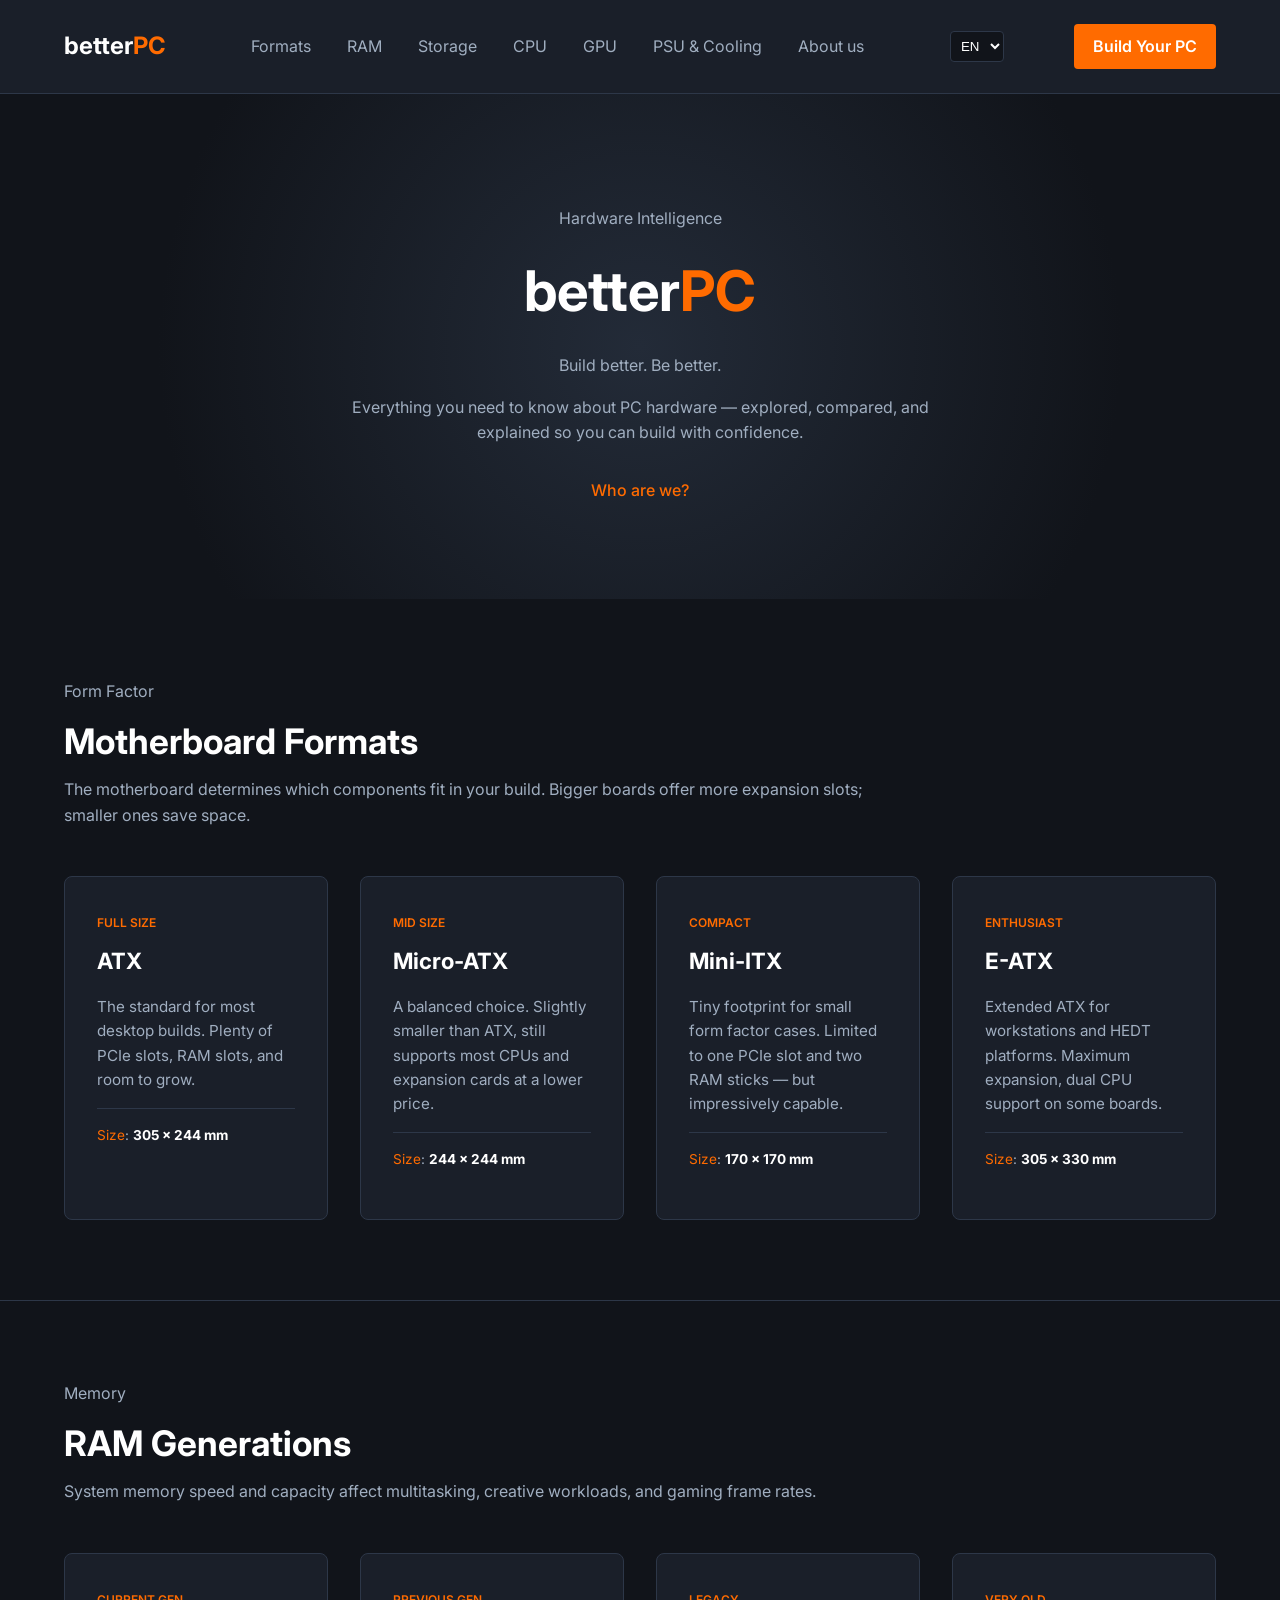
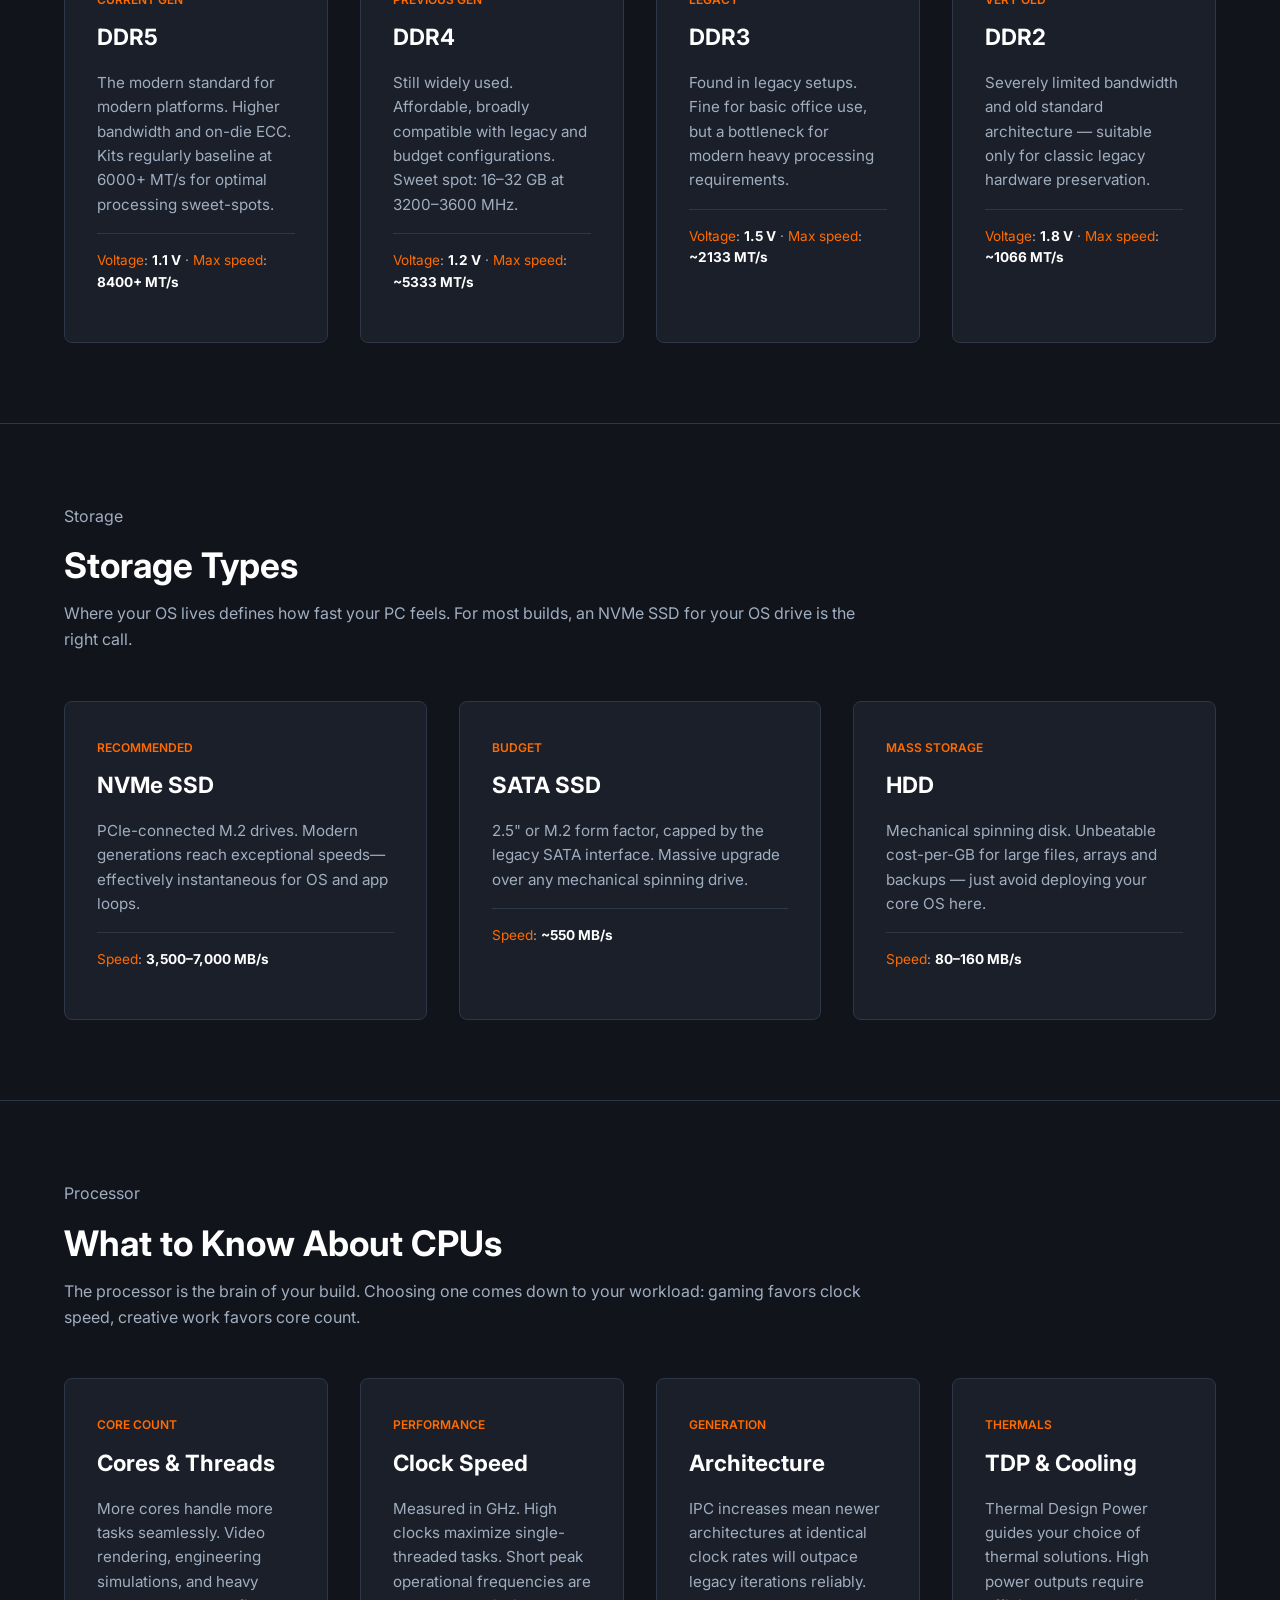
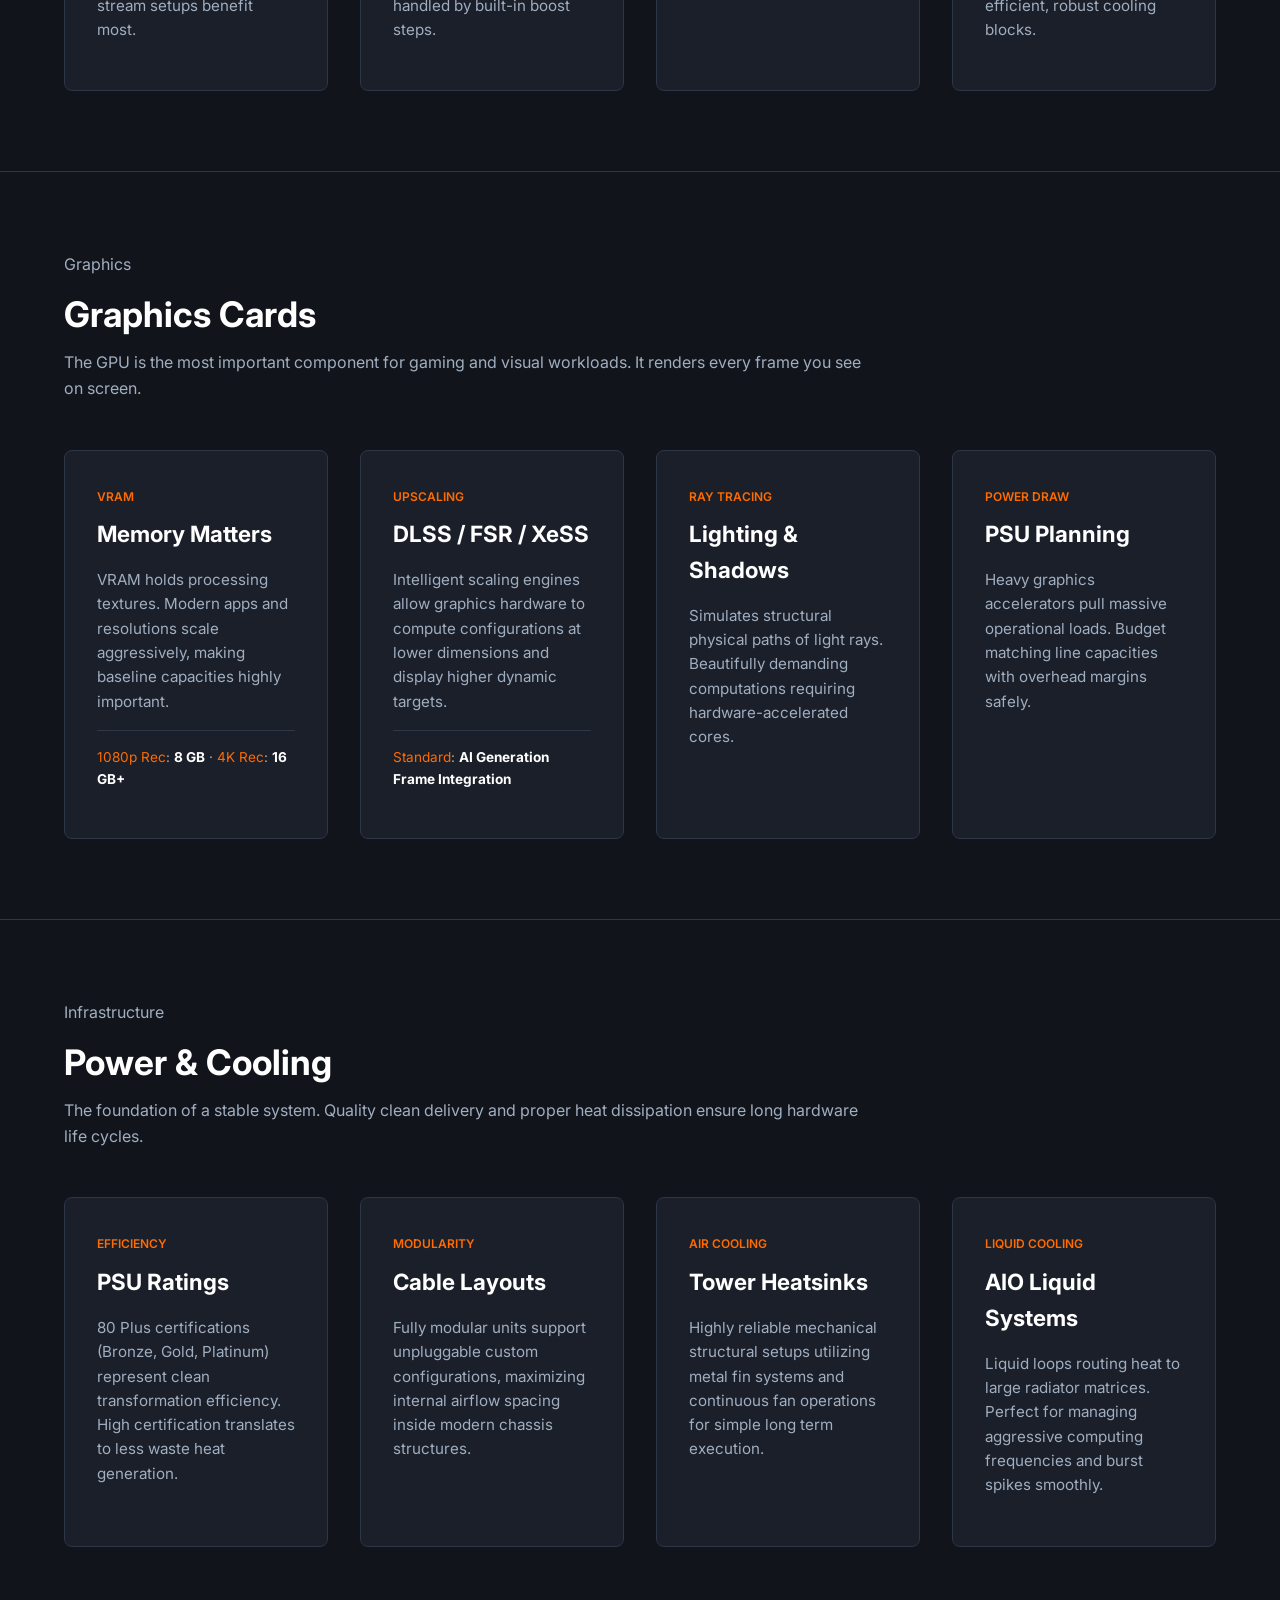
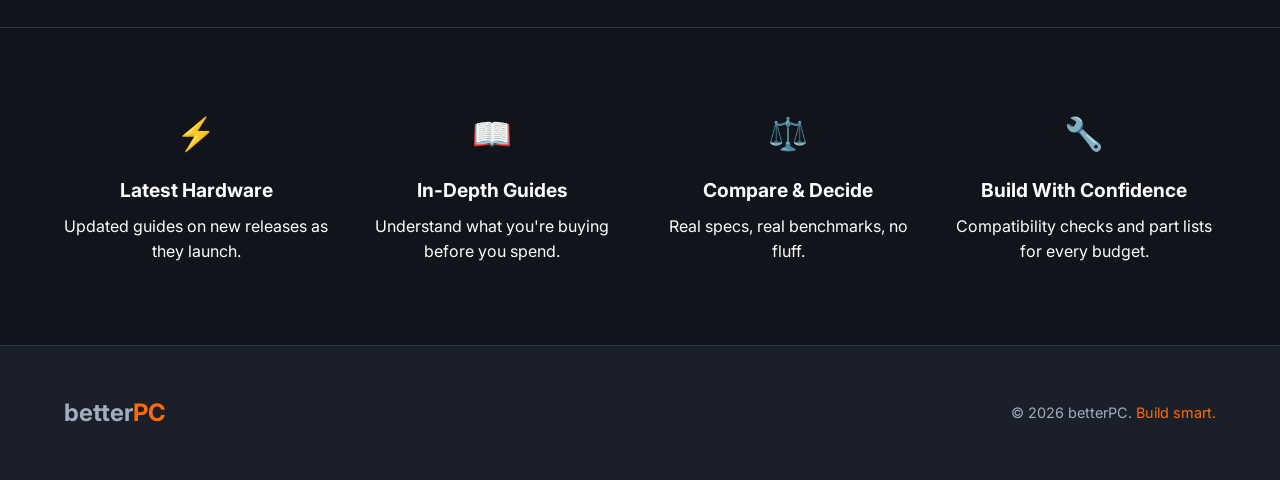
==== commit 268a5c4b: "Update index.html" ====
--- a/index.html
+++ b/index.html
@@ -1,1694 +1,863 @@
 <!DOCTYPE html>
 <html lang="en">
 <head>
-<meta charset="UTF-8" />
-<meta name="viewport" content="width=device-width, initial-scale=1.0"/>
-<title>betterPC — Hardware Guide</title>
-<link rel="preconnect" href="https://fonts.googleapis.com">
-<link rel="stylesheet" href="style.css">
-<link href="https://fonts.googleapis.com/css2?family=Space+Grotesk:wght@400;500;600;700&family=Inter:wght@400;500&display=swap" rel="stylesheet">
-<style>
-  *, *::before, *::after { box-sizing: border-box; margin: 0; padding: 0; }
-
-  :root {
-    --bg:        #0d0d0d;
-    --surface:   #141414;
-    --card:      #1a1a1a;
-    --border:    #2a2a2a;
-    --accent:    #F97316;
-    --accent2:   #FB923C;
-    --text:      #E2E8F0;
-    --muted:     #6B6B6B;
-    --radius:    12px;
-  }
-
-  html { scroll-behavior: smooth; }
-
-  body {
-    font-family: 'Inter', sans-serif;
-    background: var(--bg);
-    color: var(--text);
-    line-height: 1.6;
-    overflow-x: hidden;
-  }
-
-  /* ── NAV ── */
-  .navbar {
-    position: fixed;
-    top: 0; left: 0; right: 0;
-    z-index: 100;
-    display: flex;
-    align-items: center;
-    justify-content: space-between;
-    padding: 0 5%;
-    height: 64px;
-    background: rgba(13,13,13,0.82);
-    backdrop-filter: blur(16px);
-    border-bottom: 1px solid rgba(249,115,22,0.15);
-  }
-
- .lang-selector select {
-  background: var(--surface);
-  color: var(--text);
-  border: 1px solid var(--border);
-  padding: 4px 8px;
-  border-radius: 4px;
-  font-family: 'Space Grotesk', sans-serif;
-  font-size: 0.85rem;
-  cursor: pointer;
-  outline: none;
-}
-.lang-selector select:hover {
-  border-color: var(--accent);
-}
-  .logo {
-    font-family: 'Space Grotesk', sans-serif;
-    font-size: 1.4rem;
-    font-weight: 700;
-    letter-spacing: -0.5px;
-    color: var(--text);
-  }
-  .logo span { color: var(--accent); }
-
-  .nav-links {
-    display: flex;
-    gap: 2rem;
-  }
-  .nav-links a {
-    font-family: 'Space Grotesk', sans-serif;
-    font-size: 0.875rem;
-    font-weight: 500;
-    text-decoration: none;
-    color: var(--muted);
-    letter-spacing: 0.5px;
-    transition: color 0.2s;
-  }
-  .nav-links a:hover, .nav-links a.active { color: var(--accent2); }
-
-  .build-btn {
-    font-family: 'Space Grotesk', sans-serif;
-    font-size: 0.85rem;
-    font-weight: 600;
-    padding: 8px 20px;
-    border-radius: 6px;
-    background: var(--accent);
-    color: #fff;
-    text-decoration: none;
-    transition: background 0.2s, transform 0.1s;
-  }
-  .build-btn:hover { background: var(--accent2); transform: translateY(-1px); }
-
-  /* ── HERO ── */
-  .hero {
-    min-height: 100vh;
-    display: flex;
-    flex-direction: column;
-    justify-content: flex-end;
-    padding: 0 5% 80px;
-    position: relative;
-    overflow: hidden;
-    background-image: url("[data-uri]");
-    background-size: cover;
-    background-position: center 20%;
-  }
-  .hero::before {
-    content: '';
-    position: absolute;
-    inset: 0;
-    background:
-      linear-gradient(to right, rgba(13,13,13,0.93) 0%, rgba(13,13,13,0.6) 50%, rgba(13,13,13,0.1) 100%),
-      linear-gradient(to top, rgba(13,13,13,0.85) 0%, transparent 55%);
-    pointer-events: none;
-  }
-
-  .hero-content {
-    position: relative;
-    z-index: 1;
-    display: grid;
-    grid-template-columns: 1fr;
-    max-width: 1200px;
-    width: 100%;
-    margin: 0 auto;
-  }
-
-  .hero-left {
-    max-width: 620px;
-  }
-
-  .hero-eyebrow {
-    font-family: 'Space Grotesk', sans-serif;
-    font-size: 0.78rem;
-    font-weight: 600;
-    letter-spacing: 3px;
-    text-transform: uppercase;
-    color: var(--accent2);
-    margin-bottom: 1rem;
-    text-shadow: 0 2px 12px rgba(0,0,0,0.6);
-  }
-
-  .hero-content h1 {
-    font-family: 'Space Grotesk', sans-serif;
-    font-size: clamp(2.6rem, 6vw, 4.5rem);
-    font-weight: 700;
-    letter-spacing: -2px;
-    color: #fff;
-    line-height: 1.05;
-    margin-bottom: 0.8rem;
-    text-shadow: 0 4px 24px rgba(0,0,0,0.55);
-  }
-  .hero-content h1 span { color: var(--accent); }
-
-  .hero-tagline {
-    font-family: 'Space Grotesk', sans-serif;
-    font-size: 1.25rem;
-    font-weight: 600;
-    color: var(--accent2);
-    margin-bottom: 1.2rem;
-    text-shadow: 0 2px 12px rgba(0,0,0,0.6);
-  }
-
-  .hero-desc {
-    font-size: 1.05rem;
-    color: #F5F3EF;
-    line-height: 1.7;
-    margin-bottom: 1.6rem;
-    text-shadow: 0 2px 14px rgba(0,0,0,0.7);
-    max-width: 520px;
-  }
-
-  .about-div a {
-    display: inline-flex;
-    align-items: center;
-    gap: 6px;
-    font-family: 'Space Grotesk', sans-serif;
-    font-size: 0.9rem;
-    font-weight: 600;
-    color: #fff;
-    text-decoration: none;
-    padding: 10px 22px;
-    border-radius: 6px;
-    border: 1px solid rgba(255,255,255,0.35);
-    background: rgba(255,255,255,0.06);
-    backdrop-filter: blur(6px);
-    transition: border-color 0.2s, background 0.2s, color 0.2s;
-  }
-  .about-div a:hover {
-    border-color: var(--accent);
-    background: rgba(249,115,22,0.15);
-    color: var(--accent2);
-  }
-
-  /* ── SECTIONS ── */
-  section:not(.hero) {
-    padding: 90px 5%;
-  }
-
-  .section-inner {
-    max-width: 1200px;
-    margin: 0 auto;
-  }
-
-  .section-label {
-    font-family: 'Space Grotesk', sans-serif;
-    font-size: 0.7rem;
-    font-weight: 600;
-    letter-spacing: 3px;
-    text-transform: uppercase;
-    color: var(--accent);
-    margin-bottom: 0.6rem;
-  }
-
-  .section-title {
-    font-family: 'Space Grotesk', sans-serif;
-    font-size: clamp(1.8rem, 3vw, 2.6rem);
-    font-weight: 700;
-    letter-spacing: -1px;
-    margin-bottom: 0.8rem;
-  }
-
-  .section-desc {
-    font-size: 0.95rem;
-    color: var(--muted);
-    max-width: 500px;
-    margin-bottom: 3rem;
-  }
-
-  .grid {
-    display: grid;
-    grid-template-columns: repeat(auto-fill, minmax(240px, 1fr));
-    gap: 1.2rem;
-  }
-  .grid-2 { grid-template-columns: repeat(auto-fill, minmax(320px, 1fr)); }
-
-  /* ── CARDS ── */
-  .card {
-    background: var(--card);
-    border: 1px solid var(--border);
-    border-radius: var(--radius);
-    padding: 1.6rem;
-    position: relative;
-    transition: border-color 0.25s, transform 0.2s, box-shadow 0.25s;
-    overflow: hidden;
-  }
-  .card::before {
-    content: '';
-    position: absolute;
-    inset: 0;
-    border-radius: var(--radius);
-    background: radial-gradient(ellipse 60% 60% at 50% 0%, rgba(249,115,22,0.07) 0%, transparent 70%);
-    opacity: 0;
-    transition: opacity 0.3s;
-  }
-  .card:hover {
-    border-color: rgba(249,115,22,0.45);
-    transform: translateY(-3px);
-    box-shadow: 0 8px 40px rgba(249,115,22,0.15);
-  }
-  .card:hover::before { opacity: 1; }
-
-  .card-badge {
-    display: inline-block;
-    font-family: 'Space Grotesk', sans-serif;
-    font-size: 0.65rem;
-    font-weight: 600;
-    letter-spacing: 1.5px;
-    text-transform: uppercase;
-    padding: 3px 10px;
-    border-radius: 20px;
-    border: 1px solid var(--accent);
-    color: var(--accent2);
-    margin-bottom: 1rem;
-  }
-
-  .card h3 {
-    font-family: 'Space Grotesk', sans-serif;
-    font-size: 1.15rem;
-    font-weight: 600;
-    margin-bottom: 0.5rem;
-    letter-spacing: -0.3px;
-  }
-
-  .card p {
-    font-size: 0.88rem;
-    color: rgba(240,237,232,0.72);
-    line-height: 1.5;
-  }
-
-  .card-tag {
-    margin-top: 1rem;
-    font-size: 0.75rem;
-    color: var(--muted);
-    font-family: 'Space Grotesk', sans-serif;
-  }
-  .card-tag strong { color: var(--accent2); }
-
-  /* ── ALTERNATING SECTION BACKGROUNDS ── */
-  section.alt { background: var(--surface); }
-
-  /* ── FEATURE STRIP ── */
-  .feature-strip {
-    background: linear-gradient(135deg, #0d1a2e 0%, #0e1e35 100%);
-    border-top: 1px solid var(--border);
-    border-bottom: 1px solid var(--border);
-  }
-
-  .feature-strip .grid { gap: 0; }
-  .feature-strip .feat {
-    padding: 2.5rem 2rem;
-    border-right: 1px solid var(--border);
-    text-align: center;
-  }
-  .feature-strip .feat:last-child { border-right: none; }
-  .feat-icon {
-    font-size: 1.8rem;
-    margin-bottom: 0.8rem;
-  }
-  .feat h4 {
-    font-family: 'Space Grotesk', sans-serif;
-    font-size: 1rem;
-    font-weight: 600;
-    margin-bottom: 0.3rem;
-  }
-  .feat p { font-size: 0.82rem; color: var(--muted); }
-
-  /* ── FOOTER ── */
-  footer {
-    padding: 40px 5%;
-    text-align: center;
-    border-top: 1px solid var(--border);
-  }
-  footer p {
-    font-family: 'Space Grotesk', sans-serif;
-    font-size: 0.85rem;
-    color: var(--muted);
-  }
-  footer span { color: var(--accent); }
-
-  /* ── RESPONSIVE ── */
-  @media (max-width: 768px) {
-    .nav-links { display: none; }
-    .feature-strip .feat { border-right: none; border-bottom: 1px solid var(--border); }
-    .feature-strip .feat:last-child { border-bottom: none; }
-    .feature-strip .grid { grid-template-columns: 1fr; }
-  }
-
-  @media (prefers-reduced-motion: reduce) {
-    .card { transition: none; }
-  }
-</style>
+  <meta charset="UTF-8">
+  <meta name="viewport" content="width=device-width, initial-scale=1.0">
+  <title>betterPC | Hardware Intelligence & PC Builder</title>
+  <meta name="description" content="Everything you need to know about PC hardware — explored, compared, and explained so you can build with confidence.">
+  
+  <link href="https://fonts.googleapis.com" rel="preconnect">
+  <link rel="preconnect" href="https://fonts.gstatic.com" crossorigin>
+  <link href="https://fonts.googleapis.com/css2?family=Inter:wght@300;400;500;600;700&display=swap" rel="stylesheet">
+  
+  <style>
+    /* Basic reset & custom properties for preview layout functionality */
+    :root {
+      --bg-primary: #11141a;
+      --bg-secondary: #1a1f29;
+      --accent: #ff6b00;
+      --text-main: #ffffff;
+      --text-muted: #a0aec0;
+      --border: #2d3748;
+    }
+    * { box-sizing: border-box; margin: 0; padding: 0; }
+    body { font-family: 'Inter', sans-serif; background-color: var(--bg-primary); color: var(--text-main); line-height: 1.6; }
+    span { color: var(--accent); }
+    
+    nav { display: flex; justify-content: space-between; align-items: center; padding: 1.5rem 5%; background: var(--bg-secondary); border-bottom: 1px solid var(--border); sticky; top: 0; z-index: 100; }
+    .logo { font-size: 1.5rem; font-weight: 700; }
+    .nav-links a { margin: 0 1rem; color: var(--text-muted); text-decoration: none; transition: color 0.3s; }
+    .nav-links a:hover { color: var(--text-main); }
+    .lang-select select { background: var(--bg-primary); color: var(--text-main); border: 1px solid var(--border); padding: 0.4rem; border-radius: 4px; cursor: pointer; }
+    .btn-build { background: var(--accent); color: white; padding: 0.6rem 1.2rem; text-decoration: none; border-radius: 4px; font-weight: 600; }
+    
+    header { padding: 6rem 5%; text-align: center; background: radial-gradient(circle at center, #232b38 0%, var(--bg-primary) 70%); }
+    header h1 { font-size: 3.5rem; margin: 0.5rem 0; }
+    header p { color: var(--text-muted); max-width: 600px; margin: 1rem auto; }
+    .btn-sub { display: inline-block; margin-top: 1rem; color: var(--accent); text-decoration: none; font-weight: 500; }
+
+    section { padding: 5rem 5%; border-bottom: 1px solid var(--border); }
+    .section-intro { max-width: 800px; margin-bottom: 3rem; }
+    .section-intro data-tag { color: var(--accent); text-transform: uppercase; font-size: 0.85rem; font-weight: 700; letter-spacing: 1px; }
+    .section-intro h2 { font-size: 2.2rem; margin: 0.5rem 0; }
+    .section-intro p { color: var(--text-muted); }
+    
+    .grid-4 { display: grid; grid-template-columns: repeat(auto-fit, minmax(240px, 1fr)); gap: 2rem; }
+    .card { background: var(--bg-secondary); padding: 2rem; border-radius: 8px; border: 1px solid var(--border); }
+    .card .tag { font-size: 0.75rem; color: var(--accent); font-weight: 600; text-transform: uppercase; }
+    .card h3 { font-size: 1.4rem; margin: 0.5rem 0 1rem 0; }
+    .card p { color: var(--text-muted); font-size: 0.95rem; margin-bottom: 1rem; }
+    .card .meta { font-size: 0.85rem; border-top: 1px solid var(--border); padding-top: 1rem; color: var(--text-muted); }
+    .card .meta strong { color: var(--text-main); }
+
+    .features-grid { display: grid; grid-template-columns: repeat(auto-fit, minmax(220px, 1fr)); gap: 2rem; text-align: center; }
+    .feature-item div { font-size: 2rem; margin-bottom: 1rem; }
+    .feature-item h4 { font-size: 1.2rem; margin-bottom: 0.5rem; }
+
+    footer { padding: 3rem 5%; display: flex; justify-content: space-between; align-items: center; background: var(--bg-secondary); color: var(--text-muted); font-size: 0.9rem; }
+  </style>
 </head>
 <body>
 
-<!-- NAV -->
-<nav class="navbar">
-  <div class="logo">better<span>PC</span></div>
+  <nav>
+    <div class="logo">better<span>PC</span></div>
+   
+    <div class="nav-links">
+      <a href="#formats" data-i18n="nav_formats">Formats</a>
+      <a href="#ram" data-i18n="nav_ram">RAM</a>
+      <a href="#storage" data-i18n="nav_storage">Storage</a>
+      <a href="#cpu" data-i18n="nav_cpu">CPU</a>
+      <a href="#gpu" data-i18n="nav_gpu">GPU</a>
+      <a href="#psu-cooling" data-i18n="nav_psu_cooling">PSU & Cooling</a>
+      <a href="about.html" data-i18n="nav_about">About us</a>
+    </div>
+
+    <div class="lang-select">
+      <select id="langDropdown">
+        <option value="en">EN</option>
+        <option value="el">GR</option>
+        <option value="de">DE</option>
+        <option value="fr">FR</option>
+        <option value="ru">RU</option>
+        <option value="sr">SR</option>
+        <option value="it">IT</option>
+        <option value="es">ES</option>
+        <option value="pt">PT</option>
+        <option value="pl">PL</option>
+        <option value="sv">SV</option>
+        <option value="ro">RO</option>
+        <option value="bg">BG</option>
+      </select>
+    </div>
+
+    <a href="build.html" class="btn-build" data-i18n="nav_build_btn">Build Your PC</a>
+  </nav>
+
+  <header>
+    <div>
+      <div>
+        <p data-i18n="hero_sub">Hardware Intelligence</p>
+        <h1>better<span>PC</span></h1>
+        <p data-i18n="hero_tagline">Build better. Be better.</p>
+        <p data-i18n="hero_desc">
+          Everything you need to know about PC hardware — explored, compared, and explained so you can build with confidence.
+        </p>
+        <div>
+          <a href="about.html" class="btn-sub" data-i18n="hero_link">Who are we?</a>
+        </div>
+      </div>
+    </div>
+  </header>
+
+  <section id="formats">
+    <div class="section-intro">
+      <p class="data-tag" data-i18n="formats_tag">Form Factor</p>
+      <h2 data-i18n="formats_title">Motherboard Formats</h2>
+      <p data-i18n="formats_desc">The motherboard determines which components fit in your build. Bigger boards offer more expansion slots; smaller ones save space.</p>
+    </div>
+    <div class="grid-4">
+      <div class="card">
+        <span class="tag" data-i18n="formats_atx_tag">Full Size</span>
+        <h3>ATX</h3>
+        <p data-i18n="formats_atx_desc">The standard for most desktop builds. Plenty of PCIe slots, RAM slots, and room to grow.</p>
+        <p class="meta"><span data-i18n="meta_size">Size</span>: <strong>305 × 244 mm</strong></p>
+      </div>
+      <div class="card">
+        <span class="tag" data-i18n="formats_matx_tag">Mid Size</span>
+        <h3>Micro-ATX</h3>
+        <p data-i18n="formats_matx_desc">A balanced choice. Slightly smaller than ATX, still supports most CPUs and expansion cards at a lower price.</p>
+        <p class="meta"><span data-i18n="meta_size">Size</span>: <strong>244 × 244 mm</strong></p>
+      </div>
+      <div class="card">
+        <span class="tag" data-i18n="formats_itx_tag">Compact</span>
+        <h3>Mini-ITX</h3>
+        <p data-i18n="formats_itx_desc">Tiny footprint for small form factor cases. Limited to one PCIe slot and two RAM sticks — but impressively capable.</p>
+        <p class="meta"><span data-i18n="meta_size">Size</span>: <strong>170 × 170 mm</strong></p>
+      </div>
+      <div class="card">
+        <span class="tag" data-i18n="formats_eatx_tag">Enthusiast</span>
+        <h3>E-ATX</h3>
+        <p data-i18n="formats_eatx_desc">Extended ATX for workstations and HEDT platforms. Maximum expansion, dual CPU support on some boards.</p>
+        <p class="meta"><span data-i18n="meta_size">Size</span>: <strong>305 × 330 mm</strong></p>
+      </div>
+    </div>
+  </section>
+
+  <section id="ram">
+    <div class="section-intro">
+      <p class="data-tag" data-i18n="ram_tag">Memory</p>
+      <h2 data-i18n="ram_title">RAM Generations</h2>
+      <p data-i18n="ram_desc">System memory speed and capacity affect multitasking, creative workloads, and gaming frame rates.</p>
+    </div>
+    <div class="grid-4">
+      <div class="card">
+        <span class="tag" data-i18n="ram_ddr5_tag">Current Gen</span>
+        <h3>DDR5</h3>
+        <p data-i18n="ram_ddr5_desc">The modern standard for modern platforms. Higher bandwidth and on-die ECC. Kits regularly baseline at 6000+ MT/s for optimal processing sweet-spots.</p>
+        <p class="meta"><span data-i18n="meta_voltage">Voltage</span>: <strong>1.1 V</strong>  &middot;  <span data-i18n="meta_speed">Max speed</span>: <strong>8400+ MT/s</strong></p>
+      </div>
+      <div class="card">
+        <span class="tag" data-i18n="ram_ddr4_tag">Previous Gen</span>
+        <h3>DDR4</h3>
+        <p data-i18n="ram_ddr4_desc">Still widely used. Affordable, broadly compatible with legacy and budget configurations. Sweet spot: 16–32 GB at 3200–3600 MHz.</p>
+        <p class="meta"><span data-i18n="meta_voltage">Voltage</span>: <strong>1.2 V</strong>  &middot;  <span data-i18n="meta_speed">Max speed</span>: <strong>~5333 MT/s</strong></p>
+      </div>
+       <div class="card">
+        <span class="tag" data-i18n="ram_ddr3_tag">Legacy</span>
+        <h3>DDR3</h3>
+        <p data-i18n="ram_ddr3_desc">Found in legacy setups. Fine for basic office use, but a bottleneck for modern heavy processing requirements.</p>
+        <p class="meta"><span data-i18n="meta_voltage">Voltage</span>: <strong>1.5 V</strong>  &middot;  <span data-i18n="meta_speed">Max speed</span>: <strong>~2133 MT/s</strong></p>
+      </div>
+      <div class="card">
+        <span class="tag" data-i18n="ram_ddr2_tag">Very Old</span>
+        <h3>DDR2</h3>
+        <p data-i18n="ram_ddr2_desc">Severely limited bandwidth and old standard architecture — suitable only for classic legacy hardware preservation.</p>
+        <p class="meta"><span data-i18n="meta_voltage">Voltage</span>: <strong>1.8 V</strong>  &middot;  <span data-i18n="meta_speed">Max speed</span>: <strong>~1066 MT/s</strong></p>
+      </div>
+    </div>
+  </section>
  
-  <div class="nav-links">
-    <a href="index.html#formats" data-i18n="nav_formats">Formats</a>
-      <a href="index.html#ram" data-i18n="nav_ram">RAM</a>
-      <a href="index.html#storage" data-i18n="nav_storage">Storage</a>
-      <a href="index.html#cpu" data-i18n="nav_cpu">CPU</a>
-      <a href="index.html#gpu" data-i18n="nav_gpu">GPU</a>
-      <a href="about.html" data-i18n="nav_about">About us</a>
-  </div>
-
- <div class="lang-selector">
-    <select id="langSelect">
-      <option value="en">EN</option>
-      <option value="el">GR</option>
-      <option value="de">DE</option>
-      <option value="fr">FR</option>
-      <option value="ru">RU</option>
-      <option value="sr">SR</option>
-      <option value="it">IT</option>
-      <option value="es">ES</option>
-      <option value="pt">PT</option>
-      <option value="pl">PL</option>
-      <option value="sv">SV</option>
-      <option value="ro">RO</option>
-      <option value="bg">BG</option>
-    </select>
-  </div>
-
-  <!-- <a href="#" class="build-btn" data-i18n="nav_build">Start Build</a> -->
-  <a class="build-btn" href="build.html">Build Your PC</a>
-</nav>
-
-<!-- HERO -->
-<header class="hero">
-  <div class="hero-content">
-    <div class="hero-left">
-      <p class="hero-eyebrow" data-i18n="hero_eyebrow">Hardware Intelligence</p>
-      <h1>better<span>PC</span></h1>
-      <p class="hero-tagline" data-i18n="hero_tagline">Build better. Be better.</p>
-      <p class="hero-desc" data-i18n="hero_desc">
-        Everything you need to know about PC hardware — explored, compared, and explained so you can build with confidence.
-      </p>
-      <div class="about-div">
-       <a href="about.html" data-i18n="hero_about_link">Who are we?</a>
-      </div>
-    </div>
-  </div>
-</header>
-
-<section id="formats">
-  <div class="section-inner">
-    <p class="section-label" data-i18n="formats_label">Form Factor</p>
-    <h2 class="section-title" data-i18n="formats_title">Motherboard Formats</h2>
-    <p class="section-desc" data-i18n="formats_desc">The motherboard determines which components fit in your build. Bigger boards offer more expansion slots; smaller ones save space.</p>
-    <div class="grid">
-      <div class="card">
-        <span class="card-badge" data-i18n="badge_full_size">Full Size</span>
-        <h3>ATX</h3>
-        <p data-i18n="atx_text">The standard for most desktop builds. Plenty of PCIe slots, RAM slots, and room to grow.</p>
-        <p class="card-tag"><span data-i18n="size_prefix">Size</span>: <strong>305 × 244 mm</strong></p>
-      </div>
-      <div class="card">
-        <span class="card-badge" data-i18n="badge_mid_size">Mid Size</span>
-        <h3>Micro-ATX</h3>
-        <p data-i18n="matx_text">A balanced choice. Slightly smaller than ATX, still supports most CPUs and expansion cards at a lower price.</p>
-        <p class="card-tag"><span data-i18n="size_prefix">Size</span>: <strong>244 × 244 mm</strong></p>
-      </div>
-      <div class="card">
-        <span class="card-badge" data-i18n="badge_compact">Compact</span>
-        <h3>Mini-ITX</h3>
-        <p data-i18n="mitx_text">Tiny footprint for small form factor cases. Limited to one PCIe slot and two RAM sticks — but impressively capable.</p>
-        <p class="card-tag"><span data-i18n="size_prefix">Size</span>: <strong>170 × 170 mm</strong></p>
-      </div>
-      <div class="card">
-        <span class="card-badge" data-i18n="badge_enthusiast">Enthusiast</span>
-        <h3>E-ATX</h3>
-        <p data-i18n="eatx_text">Extended ATX for workstations and HEDT platforms. Maximum expansion, dual CPU support on some boards.</p>
-        <p class="card-tag"><span data-i18n="size_prefix">Size</span>: <strong>305 × 330 mm</strong></p>
-      </div>
-    </div>
-  </div>
-</section>
-
-<section id="ram" class="alt">
-  <div class="section-inner">
-    <p class="section-label" data-i18n="ram_label">Memory</p>
-    <h2 class="section-title" data-i18n="ram_title">RAM Generations</h2>
-    <p class="section-desc" data-i18n="ram_desc">System memory speed and capacity affect multitasking, creative workloads, and gaming frame rates.</p>
-    <div class="grid grid-2">
-      <div class="card">
-        <span class="card-badge" data-i18n="badge_current_gen">Current Gen</span>
-        <h3>DDR5</h3>
-        <p data-i18n="ddr5_text">The modern standard for Intel 12th gen+ and AMD Ryzen 7000+. Higher bandwidth and on-die ECC. Kits start at 4800 MT/s and scale to 7200+ for enthusiasts.</p>
-        <p class="card-tag"><span data-i18n="voltage_prefix">Voltage</span>: <strong>1.1 V</strong> &nbsp;·&nbsp; <span data-i18n="max_speed_prefix">Max speed</span>: <strong>8400+ MT/s</strong></p>
-      </div>
-      <div class="card">
-        <span class="card-badge" data-i18n="badge_prev_gen">Previous Gen</span>
-        <h3>DDR4</h3>
-        <p data-i18n="ddr4_text">Still the most widely used standard. Affordable, broadly compatible with Intel 12th/13th gen and AMD Ryzen 5000. Sweet spot: 16–32 GB at 3200–3600 MHz.</p>
-        <p class="card-tag"><span data-i18n="voltage_prefix">Voltage</span>: <strong>1.2 V</strong> &nbsp;·&nbsp; <span data-i18n="max_speed_prefix">Max speed</span>: <strong>~5333 MT/s</strong></p>
-      </div>
-       <div class="card">
-        <span class="card-badge" data-i18n="badge_legacy">Legacy</span>
-        <h3>DDR3</h3>
-        <p data-i18n="ddr3_text">Found in systems from roughly 2010–2017, pairing with Intel 2nd–4th gen and early AMD FX/AM3+ platforms. Fine for office use and light gaming, but a major bottleneck for anything modern.</p>
-        <p class="card-tag"><span data-i18n="voltage_prefix">Voltage</span>: <strong>1.5 V</strong> &nbsp;·&nbsp; <span data-i18n="max_speed_prefix">Max speed</span>: <strong>~2133 MT/s</strong></p>
-      </div>
-      <div class="card">
-        <span class="card-badge" data-i18n="badge_very_old">Very Old</span>
-        <h3>DDR2</h3>
-        <p data-i18n="ddr2_text">Common from roughly 2004–2010 alongside early Core 2 Duo/Quad and AMD Athlon/Phenom chips. Severely limited bandwidth and capacity — only suitable for basic, low-demand systems today.</p>
-        <p class="card-tag"><span data-i18n="voltage_prefix">Voltage</span>: <strong>1.8 V</strong> &nbsp;·&nbsp; <span data-i18n="max_speed_prefix">Max speed</span>: <strong>~1066 MT/s</strong></p>
-      </div>
-    </div>
-  </div>
-</section>
- 
-<!-- STORAGE -->
-<section id="storage">
-  <div class="section-inner">
-    <p class="section-label" data-i18n="storage_label">Storage</p>
-    <h2 class="section-title" data-i18n="storage_title">Storage Types</h2>
-    <p class="section-desc" data-i18n="storage_desc">Where your OS lives defines how fast your PC feels. For most builds, an NVMe SSD for your OS drive is the right call.</p>
-    <div class="grid">
-      <div class="card">
-        <span class="card-badge" data-i18n="badge_recommended">Recommended</span>
+  <section id="storage">
+    <div class="section-intro">
+      <p class="data-tag" data-i18n="storage_tag">Storage</p>
+      <h2 data-i18n="storage_title">Storage Types</h2>
+      <p data-i18n="storage_desc">Where your OS lives defines how fast your PC feels. For most builds, an NVMe SSD for your OS drive is the right call.</p>
+    </div>
+    <div class="grid-4">
+      <div class="card">
+        <span class="tag" data-i18n="storage_nvme_tag">Recommended</span>
         <h3>NVMe SSD</h3>
-        <p data-i18n="nvme_text">PCIe-connected M.2 drives. Gen 4 reaches 7 GB/s sequential reads — effectively instantaneous for OS and game loads.</p>
-        <p class="card-tag"><span data-i18n="speed_prefix">Speed</span>: <strong>3,500–7,000 MB/s</strong></p>
-      </div>
-      <div class="card">
-        <span class="card-badge" data-i18n="badge_budget">Budget</span>
+        <p data-i18n="storage_nvme_desc">PCIe-connected M.2 drives. Modern generations reach exceptional speeds—effectively instantaneous for OS and app loops.</p>
+        <p class="meta"><span data-i18n="meta_speed">Speed</span>: <strong>3,500–7,000 MB/s</strong></p>
+      </div>
+      <div class="card">
+        <span class="tag" data-i18n="storage_sata_tag">Budget</span>
         <h3>SATA SSD</h3>
-        <p data-i18n="sata_text">2.5" or M.2 form factor, capped by the SATA interface. Still a massive upgrade over any spinning drive.</p>
-        <p class="card-tag"><span data-i18n="speed_prefix">Speed</span>: <strong>~550 MB/s</strong></p>
-      </div>
-      <div class="card">
-        <span class="card-badge" data-i18n="badge_mass_storage">Mass Storage</span>
+        <p data-i18n="storage_sata_desc">2.5" or M.2 form factor, capped by the legacy SATA interface. Massive upgrade over any mechanical spinning drive.</p>
+        <p class="meta"><span data-i18n="meta_speed">Speed</span>: <strong>~550 MB/s</strong></p>
+      </div>
+      <div class="card">
+        <span class="tag" data-i18n="storage_hdd_tag">Mass Storage</span>
         <h3>HDD</h3>
-        <p data-i18n="hdd_text">Mechanical spinning disk. Unbeatable cost-per-GB for large media libraries and backups — just don't put your OS here.</p>
-        <p class="card-tag"><span data-i18n="speed_prefix">Speed</span>: <strong>80–160 MB/s</strong></p>
-      </div>
-    </div>
-  </div>
-</section>
-
-<section id="cpu" class="alt">
-  <div class="section-inner">
-    <p class="section-label" data-i18n="cpu_label">Processor</p>
-    <h2 class="section-title" data-i18n="cpu_title">What to Know About CPUs</h2>
-    <p class="section-desc" data-i18n="cpu_desc">The processor is the brain of your build. Choosing one comes down to your workload: gaming favors clock speed, creative work favors core count.</p>
-    <div class="grid">
-      <div class="card">
-        <span class="card-badge" data-i18n="badge_core_count">Core Count</span>
-        <h3 data-i18n="cores_threads_title">Cores & Threads</h3>
-        <p data-i18n="cores_threads_text">More cores handle more simultaneous tasks. Video editing, 3D rendering, and streaming benefit most. Gaming rarely needs more than 8 cores.</p>
-      </div>
-      <div class="card">
-        <span class="card-badge" data-i18n="badge_performance">Performance</span>
-        <h3 data-i18n="clock_speed_title">Clock Speed</h3>
-        <p data-i18n="clock_speed_text">Measured in GHz. Higher clocks mean faster single-threaded tasks, which is most relevant for gaming. Boost clocks are short bursts above base.</p>
-      </div>
-      <div class="card">
-        <span class="card-badge" data-i18n="badge_generation">Generation</span>
-        <h3 data-i18n="architecture_title">Architecture</h3>
-        <p data-i18n="architecture_text">Each new generation improves instructions-per-clock (IPC). A newer lower-clocked CPU often beats an older higher-clocked one.</p>
-      </div>
-      <div class="card">
-        <span class="card-badge" data-i18n="badge_thermals">Thermals</span>
-        <h3 data-i18n="tdp_cooling_title">TDP & Cooling</h3>
-        <p data-i18n="tdp_cooling_text">Thermal Design Power tells you how much heat a CPU produces. Higher TDP chips need beefier coolers — don't skip this step.</p>
-      </div>
-    </div>
-  </div>
-</section>
-
-<section id="gpu">
-  <div class="section-inner">
-    <p class="section-label" data-i18n="gpu_label">Graphics</p>
-    <h2 class="section-title" data-i18n="gpu_title">Graphics Cards</h2>
-    <p class="section-desc" data-i18n="gpu_desc">The GPU is the most important component for gaming and visual workloads. It renders every frame you see on screen.</p>
-    <div class="grid grid-2">
-      <div class="card">
-        <span class="card-badge">VRAM</span>
-        <h3 data-i18n="vram_title">Memory Matters</h3>
-        <p data-i18n="vram_text">VRAM holds textures and scene data. Modern AAA games at high resolutions can demand 10–12 GB. 8 GB is the current minimum for 1080p, 12–16 GB for 1440p and 4K.</p>
-        <p class="card-tag"><span data-i18n="vram_rec_prefix">Recommended 1080p</span>: <strong>8 GB</strong> &nbsp;·&nbsp; 4K: <strong>16 GB+</strong></p>
-      </div>
-      <div class="card">
-        <span class="card-badge" data-i18n="badge_upscaling">Upscaling</span>
+        <p data-i18n="storage_hdd_desc">Mechanical spinning disk. Unbeatable cost-per-GB for large files, arrays and backups — just avoid deploying your core OS here.</p>
+        <p class="meta"><span data-i18n="meta_speed">Speed</span>: <strong>80–160 MB/s</strong></p>
+      </div>
+    </div>
+  </section>
+
+  <section id="cpu">
+    <div class="section-intro">
+      <p class="data-tag" data-i18n="cpu_tag">Processor</p>
+      <h2 data-i18n="cpu_title">What to Know About CPUs</h2>
+      <p data-i18n="cpu_desc">The processor is the brain of your build. Choosing one comes down to your workload: gaming favors clock speed, creative work favors core count.</p>
+    </div>
+    <div class="grid-4">
+      <div class="card">
+        <span class="tag" data-i18n="cpu_cores_tag">Core Count</span>
+        <h3>Cores &amp; Threads</h3>
+        <p data-i18n="cpu_cores_desc">More cores handle more tasks seamlessly. Video rendering, engineering simulations, and heavy stream setups benefit most.</p>
+      </div>
+      <div class="card">
+        <span class="tag" data-i18n="cpu_clock_tag">Performance</span>
+        <h3>Clock Speed</h3>
+        <p data-i18n="cpu_clock_desc">Measured in GHz. High clocks maximize single-threaded tasks. Short peak operational frequencies are handled by built-in boost steps.</p>
+      </div>
+      <div class="card">
+        <span class="tag" data-i18n="cpu_arch_tag">Generation</span>
+        <h3>Architecture</h3>
+        <p data-i18n="cpu_arch_desc">IPC increases mean newer architectures at identical clock rates will outpace legacy iterations reliably.</p>
+      </div>
+      <div class="card">
+        <span class="tag" data-i18n="cpu_tdp_tag">Thermals</span>
+        <h3>TDP &amp; Cooling</h3>
+        <p data-i18n="cpu_tdp_desc">Thermal Design Power guides your choice of thermal solutions. High power outputs require efficient, robust cooling blocks.</p>
+      </div>
+    </div>
+  </section>
+
+  <section id="gpu">
+    <div class="section-intro">
+      <p class="data-tag" data-i18n="gpu_tag">Graphics</p>
+      <h2 data-i18n="gpu_title">Graphics Cards</h2>
+      <p data-i18n="gpu_desc">The GPU is the most important component for gaming and visual workloads. It renders every frame you see on screen.</p>
+    </div>
+    <div class="grid-4">
+      <div class="card">
+        <span class="tag" data-i18n="gpu_vram_tag">VRAM</span>
+        <h3>Memory Matters</h3>
+        <p data-i18n="gpu_vram_desc">VRAM holds processing textures. Modern apps and resolutions scale aggressively, making baseline capacities highly important.</p>
+        <p class="meta"><span>1080p Rec</span>: <strong>8 GB</strong>  &middot;  <span>4K Rec</span>: <strong>16 GB+</strong></p>
+      </div>
+      <div class="card">
+        <span class="tag" data-i18n="gpu_upscale_tag">Upscaling</span>
         <h3>DLSS / FSR / XeSS</h3>
-        <p data-i18n="upscaling_text">AI-driven upscaling lets a GPU render at lower resolution and output at higher quality. DLSS (Nvidia), FSR (AMD), and XeSS (Intel) can dramatically improve frame rates.</p>
-        <p class="card-tag"><span data-i18n="upscaling_best_prefix">Best-in-class</span>: <strong>DLSS 3.5</strong> (Frame Gen)</p>
-      </div>
-      <div class="card">
-        <span class="card-badge" data-i18n="badge_ray_tracing">Ray Tracing</span>
-        <h3 data-i18n="lighting_shadows_title">Lighting & Shadows</h3>
-        <p data-i18n="lighting_shadows_text">Hardware ray tracing simulates real light physics. Demanding but increasingly standard in modern titles. Nvidia RTX cards lead here; AMD has caught up on recent generations.</p>
-      </div>
-      <div class="card">
-        <span class="card-badge" data-i18n="badge_power_draw">Power Draw</span>
-        <h3 data-i18n="psu_planning_title">PSU Planning</h3>
-        <p data-i18n="psu_planning_text">High-end GPUs pull 300–450 W alone. Always budget headroom in your power supply — add CPU TDP, then add 20% for safety margin.</p>
-      </div>
-    </div>
-  </div>
-</section>
-
-<section class="feature-strip" style="padding: 0;">
-  <div class="section-inner" style="max-width:100%;">
-    <div class="grid" style="grid-template-columns: repeat(4, 1fr);">
-      <div class="feat">
-        <div class="feat-icon">⚡</div>
-        <h4 data-i18n="feat1_title_strip">Latest Hardware</h4>
-        <p data-i18n="feat1_desc_strip">Updated guides on new releases as they launch.</p>
-      </div>
-      <div class="feat">
-        <div class="feat-icon">📖</div>
-        <h4 data-i18n="feat2_title_strip">In-Depth Guides</h4>
-        <p data-i18n="feat2_desc_strip">Understand what you're buying before you spend.</p>
-      </div>
-      <div class="feat">
-        <div class="feat-icon">⚖️</div>
-        <h4 data-i18n="feat3_title_strip">Compare & Decide</h4>
-        <p data-i18n="feat3_desc_strip">Real specs, real benchmarks, no fluff.</p>
-      </div>
-      <div class="feat">
-        <div class="feat-icon">🔧</div>
-        <h4 data-i18n="feat4_title_strip">Build With Confidence</h4>
-        <p data-i18n="feat4_desc_strip">Compatibility checks and part lists for every budget.</p>
-      </div>
-    </div>
-  </div>
-</section>
-
-<footer>
-  <div class="logo" style="margin-bottom:0.5rem;">better<span>PC</span></div>
-  <p data-i18n="footer_text_final">© 2026 betterPC. Build smart.</p>
-</footer>
-
-<script>
-  // Active nav highlight on scroll
-  const sections = document.querySelectorAll('section[id], header.hero');
-  const navLinks = document.querySelectorAll('.nav-links a');
-
-  const observer = new IntersectionObserver(entries => {
-    entries.forEach(entry => {
-      if (entry.isIntersecting) {
-        const id = entry.target.id;
-        navLinks.forEach(a => {
-          a.classList.toggle('active', a.getAttribute('href') === `#${id}`);
-        });
+        <p data-i18n="gpu_upscale_desc">Intelligent scaling engines allow graphics hardware to compute configurations at lower dimensions and display higher dynamic targets.</p>
+        <p class="meta"><span>Standard</span>: <strong>AI Generation Frame Integration</strong></p>
+      </div>
+      <div class="card">
+        <span class="tag" data-i18n="gpu_ray_tag">Ray Tracing</span>
+        <h3>Lighting &amp; Shadows</h3>
+        <p data-i18n="gpu_ray_desc">Simulates structural physical paths of light rays. Beautifully demanding computations requiring hardware-accelerated cores.</p>
+      </div>
+      <div class="card">
+        <span class="tag" data-i18n="gpu_pwr_tag">Power Draw</span>
+        <h3>PSU Planning</h3>
+        <p data-i18n="gpu_pwr_desc">Heavy graphics accelerators pull massive operational loads. Budget matching line capacities with overhead margins safely.</p>
+      </div>
+    </div>
+  </section>
+
+  <section id="psu-cooling">
+    <div class="section-intro">
+      <p class="data-tag" data-i18n="psu_tag_top">Infrastructure</p>
+      <h2 data-i18n="psu_title">Power &amp; Cooling</h2>
+      <p data-i18n="psu_desc">The foundation of a stable system. Quality clean delivery and proper heat dissipation ensure long hardware life cycles.</p>
+    </div>
+    <div class="grid-4">
+      <div class="card">
+        <span class="tag" data-i18n="psu_efficiency_tag">Efficiency</span>
+        <h3>PSU Ratings</h3>
+        <p data-i18n="psu_efficiency_desc">80 Plus certifications (Bronze, Gold, Platinum) represent clean transformation efficiency. High certification translates to less waste heat generation.</p>
+      </div>
+      <div class="card">
+        <span class="tag" data-i18n="psu_modularity_tag">Modularity</span>
+        <h3>Cable Layouts</h3>
+        <p data-i18n="psu_modularity_desc">Fully modular units support unpluggable custom configurations, maximizing internal airflow spacing inside modern chassis structures.</p>
+      </div>
+      <div class="card">
+        <span class="tag" data-i18n="cool_air_tag">Air Cooling</span>
+        <h3>Tower Heatsinks</h3>
+        <p data-i18n="cool_air_desc">Highly reliable mechanical structural setups utilizing metal fin systems and continuous fan operations for simple long term execution.</p>
+      </div>
+      <div class="card">
+        <span class="tag" data-i18n="cool_liquid_tag">Liquid Cooling</span>
+        <h3>AIO Liquid Systems</h3>
+        <p data-i18n="cool_liquid_desc">Liquid loops routing heat to large radiator matrices. Perfect for managing aggressive computing frequencies and burst spikes smoothly.</p>
+      </div>
+    </div>
+  </section>
+
+  <section>
+    <div class="features-grid">
+      <div class="feature-item">
+        <div>⚡</div>
+        <h4 data-i18n="feat_1_title">Latest Hardware</h4>
+        <p data-i18n="feat_1_desc">Updated guides on new releases as they launch.</p>
+      </div>
+      <div class="feature-item">
+        <div>📖</div>
+        <h4 data-i18n="feat_2_title">In-Depth Guides</h4>
+        <p data-i18n="feat_2_desc">Understand what you're buying before you spend.</p>
+      </div>
+      <div class="feature-item">
+        <div>⚖️</div>
+        <h4 data-i18n="feat_3_title">Compare &amp; Decide</h4>
+        <p data-i18n="feat_3_desc">Real specs, real benchmarks, no fluff.</p>
+      </div>
+      <div class="feature-item">
+        <div>🔧</div>
+        <h4 data-i18n="feat_4_title">Build With Confidence</h4>
+        <p data-i18n="feat_4_desc">Compatibility checks and part lists for every budget.</p>
+      </div>
+    </div>
+  </section>
+
+  <footer>
+    <div class="logo">better<span>PC</span></div>
+    <p>&copy; 2026 betterPC. <span data-i18n="footer_build">Build smart.</span></p>
+  </footer>
+
+  <script>
+    const translations = {
+      en: {
+        nav_formats: "Formats", nav_ram: "RAM", nav_storage: "Storage", nav_cpu: "CPU", nav_gpu: "GPU", nav_psu_cooling: "PSU & Cooling", nav_about: "About us", nav_build_btn: "Build Your PC",
+        hero_sub: "Hardware Intelligence", hero_tagline: "Build better. Be better.", hero_desc: "Everything you need to know about PC hardware — explored, compared, and explained so you can build with confidence.", hero_link: "Who are we?",
+        formats_tag: "Form Factor", formats_title: "Motherboard Formats", formats_desc: "The motherboard determines which components fit in your build. Bigger boards offer more expansion slots; smaller ones save space.",
+        formats_atx_tag: "Full Size", formats_atx_desc: "The standard for most desktop builds. Plenty of PCIe slots, RAM slots, and room to grow.",
+        formats_matx_tag: "Mid Size", formats_matx_desc: "A balanced choice. Slightly smaller than ATX, still supports most CPUs and expansion cards at a lower price.",
+        formats_itx_tag: "Compact", formats_itx_desc: "Tiny footprint for small form factor cases. Limited to one PCIe slot and two RAM sticks — but impressively capable.",
+        formats_eatx_tag: "Enthusiast", formats_eatx_desc: "Extended ATX for workstations and HEDT platforms. Maximum expansion, dual CPU support on some boards.",
+        meta_size: "Size", meta_voltage: "Voltage", meta_speed: "Max speed",
+        ram_tag: "Memory", ram_title: "RAM Generations", ram_desc: "System memory speed and capacity affect multitasking, creative workloads, and gaming frame rates.",
+        ram_ddr5_tag: "Current Gen", ram_ddr5_desc: "The modern standard for modern platforms. Higher bandwidth and on-die ECC. Kits regularly baseline at 6000+ MT/s for optimal processing sweet-spots.",
+        ram_ddr4_tag: "Previous Gen", ram_ddr4_desc: "Still widely used. Affordable, broadly compatible with legacy and budget configurations. Sweet spot: 16–32 GB at 3200–3600 MHz.",
+        ram_ddr3_tag: "Legacy", ram_ddr3_desc: "Found in legacy setups. Fine for basic office use, but a bottleneck for modern heavy processing requirements.",
+        ram_ddr2_tag: "Very Old", ram_ddr2_desc: "Severely limited bandwidth and old standard architecture — suitable only for classic legacy hardware preservation.",
+        storage_tag: "Storage", storage_title: "Storage Types", storage_desc: "Where your OS lives defines how fast your PC feels. For most builds, an NVMe SSD for your OS drive is the right call.",
+        storage_nvme_tag: "Recommended", storage_nvme_desc: "PCIe-connected M.2 drives. Modern generations reach exceptional speeds—effectively instantaneous for OS and app loops.",
+        storage_sata_tag: "Budget", storage_sata_desc: "2.5\" or M.2 form factor, capped by the legacy SATA interface. Massive upgrade over any mechanical spinning drive.",
+        storage_hdd_tag: "Mass Storage", storage_hdd_desc: "Mechanical spinning disk. Unbeatable cost-per-GB for large files, arrays and backups — just avoid deploying your core OS here.",
+        cpu_tag: "Processor", cpu_title: "What to Know About CPUs", cpu_desc: "The processor is the brain of your build. Choosing one comes down to your workload: gaming favors clock speed, creative work favors core count.",
+        cpu_cores_tag: "Core Count", cpu_cores_desc: "More cores handle more tasks seamlessly. Video rendering, engineering simulations, and heavy stream setups benefit most.",
+        cpu_clock_tag: "Performance", cpu_clock_desc: "Measured in GHz. High clocks maximize single-threaded tasks. Short peak operational frequencies are handled by built-in boost steps.",
+        cpu_arch_tag: "Generation", cpu_arch_desc: "IPC increases mean newer architectures at identical clock rates will outpace legacy iterations reliably.",
+        cpu_tdp_tag: "Thermals", cpu_tdp_desc: "Thermal Design Power guides your choice of thermal solutions. High power outputs require efficient, robust cooling blocks.",
+        gpu_tag: "Graphics", gpu_title: "Graphics Cards", gpu_desc: "The GPU is the most important component for gaming and visual workloads. It renders every frame you see on screen.",
+        gpu_vram_tag: "VRAM", gpu_vram_desc: "VRAM holds processing textures. Modern apps and resolutions scale aggressively, making baseline capacities highly important.",
+        gpu_upscale_tag: "Upscaling", gpu_upscale_desc: "Intelligent scaling engines allow graphics hardware to compute configurations at lower dimensions and display higher dynamic targets.",
+        gpu_ray_tag: "Ray Tracing", gpu_ray_desc: "Simulates structural physical paths of light rays. Beautifully demanding computations requiring hardware-accelerated cores.",
+        gpu_pwr_tag: "Power Draw", gpu_pwr_desc: "Heavy graphics accelerators pull massive operational loads. Budget matching line capacities with overhead margins safely.",
+        psu_tag_top: "Infrastructure", psu_title: "Power & Cooling", psu_desc: "The foundation of a stable system. Quality clean delivery and proper heat dissipation ensure long hardware life cycles.",
+        psu_efficiency_tag: "Efficiency", psu_efficiency_desc: "80 Plus certifications represent clean transformation efficiency. High certification translates to less waste heat generation.",
+        psu_modularity_tag: "Modularity", psu_modularity_desc: "Fully modular units support unpluggable custom configurations, maximizing internal airflow spacing inside modern chassis structures.",
+        cool_air_tag: "Air Cooling", cool_air_desc: "Highly reliable mechanical structural setups utilizing metal fin systems and continuous fan operations for simple long term execution.",
+        cool_liquid_tag: "Liquid Cooling", cool_liquid_desc: "Liquid loops routing heat to large radiator matrices. Perfect for managing aggressive computing frequencies and burst spikes smoothly.",
+        feat_1_title: "Latest Hardware", feat_1_desc: "Updated guides on new releases as they launch.",
+        feat_2_title: "In-Depth Guides", feat_2_desc: "Understand what you're buying before you spend.",
+        feat_3_title: "Compare & Decide", feat_3_desc: "Real specs, real benchmarks, no fluff.",
+        feat_4_title: "Build With Confidence", feat_4_desc: "Compatibility checks and part lists for every budget.",
+        footer_build: "Build smart."
+      },
+      el: {
+        nav_formats: "Μορφές", nav_ram: "RAM", nav_storage: "Αποθηκευτικός Χώρος", nav_cpu: "Επεξεργαστής", nav_gpu: "GPU", nav_psu_cooling: "PSU & Ψύξη", nav_about: "Σχετικά με εμάς", nav_build_btn: "Φτιάξε το PC σου",
+        hero_sub: "Νοημοσύνη Υλικού", hero_tagline: "Χτίσε καλύτερα. Γίνε καλύτερος.", hero_desc: "Όλα όσα πρέπει να γνωρίζετε για το υλικό υπολογιστών — αναλύονται, συγκρίνονται και επεξηγούνται για να χτίζετε με αυτοπεποίθηση.", hero_link: "Ποιοι είμαστε;",
+        formats_tag: "Μέγεθος", formats_title: "Μορφές Μητρικής", formats_desc: "Η μητρική καθορίζει ποια εξαρτήματα ταιριάζουν στην κατασκευή σας. Οι μεγαλύτερες κάρτες προσφέρουν περισσότερες υποδοχές επέκτασης, οι μικρότερες εξοικονομούν χώρο.",
+        formats_atx_tag: "Πλήρες Μέγεθος", formats_atx_desc: "Το πρότυπο για τις περισσότερες επιτραπέζιες κατασκευές. Άφθονες υποδοχές PCIe, υποδοχές RAM και περιθώριο ανάπτυξης.",
+        formats_matx_tag: "Μεσαίο Μέγεθος", formats_matx_desc: "Μια ισορροπημένη επιλογή. Ελαφρώς μικρότερη από την ATX, υποστηρίζει τις περισσότερες CPU και κάρτες επέκτασης σε χαμηλότερη τιμή.",
+        formats_itx_tag: "Συμπαγές", formats_itx_desc: "Μικροσκοπικό αποτύπωμα για κουτιά μικρού μεγέθους. Περιορίζεται σε μία υποδοχή PCIe και δύο στικ RAM — αλλά εντυπωσιακά ικανό.",
+        formats_eatx_tag: "Ενθουσιώδεις", formats_eatx_desc: "Extended ATX για σταθμούς εργασίας και πλατφόρμες HEDT. Μέγιστη επέκταση, υποστήριξη διπλής CPU σε ορισμένες μητρικές.",
+        meta_size: "Μέγεθος", meta_voltage: "Τάση", meta_speed: "Μέγιστη ταχύτητα",
+        ram_tag: "Μνήμη", ram_title: "Γενιές RAM", ram_desc: "Η ταχύτητα και η χωρητικότητα της μνήμης συστήματος επηρεάζουν την ταυτόχρονη εκτέλεση εργασιών, τον φόρτο εργασίας και τα frames στα παιχνίδια.",
+        ram_ddr5_tag: "Τρέχουσα Γενιά", ram_ddr5_desc: "Το σύγχρονο πρότυπο για σύγχρονες πλατφόρμες. Υψηλότερο εύρος ζώνης και on-die ECC. Τα κιτ ξεκινούν συνήθως από 6000+ MT/s για βέλτιστα σημεία επεξεργασίας.",
+        ram_ddr4_tag: "Προηγούμενη Γενιά", ram_ddr4_desc: "Ακόμα ευρέως διαδεδομένη. Προσιτή, συμβατή με παλαιότερες και οικονομικές διαμορφώσεις. Ιδανικό σημείο: 16–32 GB στα 3200–3600 MHz.",
+        ram_ddr3_tag: "Παλαιότερη", ram_ddr3_desc: "Βρίσκεται σε παλαιότερες εγκαταστάσεις. Ιδανική για βασική χρήση γραφείου, αλλά αποτελεί εμπόδιο για τις σύγχρονες βαριές απαιτήσεις επεξεργασίας.",
+        ram_ddr2_tag: "Πολύ Παλιά", ram_ddr2_desc: "Εξαιρετικά περιορισμένο εύρος ζώνης και παλιά τυπική αρχιτεκτονική — κατάλληλη μόνο για διατήρηση κλασικού παλαιού υλικού.",
+        storage_tag: "Αποθήκευση", storage_title: "Τύποι Αποθήκευσης", storage_desc: "Το σημείο όπου βρίσκεται το λειτουργικό σας σύστημα καθορίζει πόσο γρήγορος φαίνεται ο υπολογιστής σας. Για τις περισσότερες κατασκευές, ένας NVMe SSD είναι η σωστή επιλογή.",
+        storage_nvme_tag: "Συνιστάται", storage_nvme_desc: "Μονάδες M.2 συνδεδεμένες με PCIe. Οι σύγχρονες γενιές επιτυγχάνουν εξαιρετικές ταχύτητες—ουσιαστικά ακαριαίες για το λειτουργικό σύστημα και τις εφαρμογές.",
+        storage_sata_tag: "Οικονομικό", storage_sata_desc: "Μορφή 2.5\" ή M.2, που περιορίζεται από την παλαιότερη διεπαφή SATA. Τεράστια αναβάθμιση σε σχέση με οποιονδήποτε μηχανικό περιστρεφόμενο δίσκο.",
+        storage_hdd_tag: "Μαζική Αποθήκευση", storage_hdd_desc: "Μηχανικός περιστρεφόμενος δίσκος. Αξεπέραστο κόστος ανά GB για μεγάλα αρχεία και αντίγραφα ασφαλείας — απλώς αποφύγετε την εγκατάσταση του λειτουργικού σας εδώ.",
+        cpu_tag: "Επεξεργαστής", cpu_title: "Τι πρέπει να γνωρίζετε για τις CPU", cpu_desc: "Ο επεξεργαστής είναι ο εγκέφαλος της κατασκευής σας. Η επιλογή εξαρτάται από τον φόρτο εργασίας σας: το gaming ευνοεί την ταχύτητα ρολογιού, η δημιουργική εργασία τον αριθμό των πυρήνων.",
+        cpu_cores_tag: "Αριθμός Πυρήνων", cpu_cores_desc: "Περισσότεροι πυρήνες χειρίζονται περισσότερες εργασίες απρόσκοπτα. Η επεξεργασία βίντεο, οι μηχανολογικές προσομοιώσεις και οι βαριές ρυθμίσεις ροής επφελούνται περισσότερο.",
+        cpu_clock_tag: "Απόδοση", cpu_clock_desc: "Μετριέται σε GHz. Τα υψηλά ρολόγια μεγιστοποιούν τις εργασίες ενός νήματος. Οι σύντομες συχνότητες αιχμής αντιμετωπίζονται από ενσωματωμένα βήματα boost.",
+        cpu_arch_tag: "Γενιά", cpu_arch_desc: "Οι αυξήσεις του IPC σημαίνουν ότι οι νεότερες αρχιτεκτονικές σε ίδιους ρυθμούς ρολογιού θα ξεπεράσουν αξιόπιστα τις παλαιότερες εκδόσεις.",
+        cpu_tdp_tag: "Θερμικά", cpu_tdp_desc: "Το Thermal Design Power καθοδηγεί την επιλογή των θερμικών λύσεων. Οι υψηλές αποδόσεις ισχύος απαιτούν αποτελεσματικά, στιβαρά συστήματα ψύξης.",
+        gpu_tag: "Γραφικά", gpu_title: "Κάρτες Γραφικών", gpu_desc: "Η GPU είναι το πιο σημαντικό εξάρτημα για παιχνίδια και οπτικούς φόρτους εργασίας. Αποδίδει κάθε καρέ που βλέπετε στην οθόνη.",
+        gpu_vram_tag: "VRAM", gpu_vram_desc: "Η VRAM διατηρεί υφές επεξεργασίας. Οι σύγχρονες εφαρμογές και αναλύσεις κλιμακώνονται επιθετικά, καθιστώντας τις βασικές χωρητικότητες εξαιρετικά σημαντικές.",
+        gpu_upscale_tag: "Upscaling", gpu_upscale_desc: "Οι έξυπνες μηχανές κλιμάκωσης επιτρέπουν στο υλικό γραφικών να υπολογίζει διαμορφώσεις σε χαμηλότερες διαστάσεις και να εμφανίζει υψηλότερους δυναμικούς στόχους.",
+        gpu_ray_tag: "Ray Tracing", gpu_ray_desc: "Προσομοιώνει τις δομικές φυσικές διαδρομές των ακτίνων φωτός. Όμορφες αλλά απαιτητικές υπολογιστικά εργασίες που απαιτούν πυρήνες με επιτάχυνση υλικού.",
+        gpu_pwr_tag: "Κατανάλωση", gpu_pwr_desc: "Οι ισχυροί επιταχυντές γραφικών τραβούν τεράστια λειτουργικά φορτία. Προϋπολογίστε τη χωρητικότητα των γραμμών με περιθώρια ασφαλείας.",
+        psu_tag_top: "Υποδομή", psu_title: "Τροφοδοσία & Ψύξη", psu_desc: "Τα θεμέλια ενός σταθερού συστήματος. Η ποιοτική καθαρή παροχή και η σωστή απαγωγή θερμότητας εξασφαλίζουν μεγάλους κύκλους ζωής του υλικού.",
+        psu_efficiency_tag: "Απόδοση", psu_efficiency_desc: "Οι πιστοποιήσεις 80 Plus (Bronze, Gold, Platinum) αντιπροσωπεύουν την καθαρή απόδοση μετασχηματισμού. Η υψηλή πιστοποίηση μεταφράζεται σε λιγότερη παραγωγή θερμότητας.",
+        psu_modularity_tag: "Αρθρωτότητα", psu_modularity_desc: "Οι πλήρως αρθρωτές μονάδες υποστηρίζουν προσαρμοσμένες διαμορφώσεις καλωδίων, μεγιστοποιώντας τον εσωτερικό χώρο ροής αέρα.",
+        cool_air_tag: "Ψύξη Αέρα", cool_air_desc: "Εξαιρετικά αξιόπιστες μηχανικές δομικές εγκαταστάσεις που χρησιμοποιούν συστήματα μεταλλικών πτερυγίων και συνεχή λειτουργία ανεμιστήρα.",
+        cool_liquid_tag: "Υδρόψυξη", cool_liquid_desc: "Κυκλώματα υγρού που κατευθύνουν τη θερμότητα σε μεγάλες διατάξεις ψυγείων. Ιδανικά για τη διαχείριση επιθετικών συχνοτήτων.",
+        feat_1_title: "Τελευταίο Υλικό", feat_1_desc: "Ενημερωμένοι οδηγοί για νέες κυκλοφορίες μόλις λανσαριστούν.",
+        feat_2_title: "Σε Βάθος Οδηγοί", feat_2_desc: "Κατανοήστε τι αγοράζετε πριν ξοδέψετε χρήματα.",
+        feat_3_title: "Σύγκριση & Απόφαση", feat_3_desc: "Πραγματικά χαρακτηριστικά, πραγματικά benchmarks, χωρίς περιττά πράγματα.",
+        feat_4_title: "Χτίστε με Αυτοπεποίθηση", feat_4_desc: "Έλεγχοι συμβατότητας και λίστες εξαρτημάτων για κάθε προϋπολογισμό.",
+        footer_build: "Χτίσε έξυπνα."
+      },
+      de: {
+        nav_formats: "Formate", nav_ram: "RAM", nav_storage: "Speicherplatz", nav_cpu: "CPU", nav_gpu: "GPU", nav_psu_cooling: "Netzteile & Kühlung", nav_about: "Über uns", nav_build_btn: "PC Konfigurieren",
+        hero_sub: "Hardware-Intelligenz", hero_tagline: "Besser bauen. Besser sein.", hero_desc: "Alles, was Sie über PC-Hardware wissen müssen — untersucht, verglichen und erklärt, damit Sie mit Vertrauen bauen können.", hero_link: "Wer sind wir?",
+        formats_tag: "Formfaktor", formats_title: "Mainboard-Formate", formats_desc: "Das Mainboard bestimmt, welche Komponenten in Ihren PC passen. Größere Platinen bieten mehr Erweiterungssteckplätze; kleinere sparen Platz.",
+        formats_atx_tag: "Volle Größe", formats_atx_desc: "Der Standard für die meisten Desktop-Systeme. Viele PCIe-Steckplätze, RAM-Bänke und Raum für Upgrades.",
+        formats_matx_tag: "Mittlere Größe", formats_matx_desc: "Eine ausgewogene Wahl. Etwas kleiner als ATX, unterstützt die meisten CPUs und Erweiterungskarten zu einem niedrigeren Preis.",
+        formats_itx_tag: "Kompakt", formats_itx_desc: "Minimaler Platzbedarf für Gehäuse mit kleinem Formfaktor. Begrenzt auf einen PCIe-Steckplatz und zwei RAM-Riegel — aber beeindruckend leistungsstark.",
+        formats_eatx_tag: "Enthusiast", formats_eatx_desc: "Extended ATX für Workstations und HEDT-Plattformen. Maximale Erweiterung, teilweise Unterstützung für zwei CPUs.",
+        meta_size: "Größe", meta_voltage: "Spannung", meta_speed: "Max. Tempo",
+        ram_tag: "Speicher", ram_title: "RAM-Generationen", ram_desc: "Geschwindigkeit und Kapazität des Arbeitsspeichers beeinflussen Multitasking, kreative Workloads und Gaming-Frameraten.",
+        ram_ddr5_tag: "Aktuelle Gen", ram_ddr5_desc: "Der moderne Standard für aktuelle Plattformen. Höhere Bandbreite und On-Die-ECC. Kits starten regulär bei 6000+ MT/s für optimale Verarbeitungs-Sweetspots.",
+        ram_ddr4_tag: "Vorherige Gen", ram_ddr4_desc: "Noch weit verbreitet. Erschwinglich, breit kompatibel mit älteren und Budget-Konfigurationen. Sweet Spot: 16–32 GB bei 3200–3600 MHz.",
+        ram_ddr3_tag: "Legacy", ram_ddr3_desc: "In älteren Setups zu finden. Reicht für einfache Büroanwendungen, bremst aber moderne, rechenintensive Prozesse aus.",
+        ram_ddr2_tag: "Uralt", ram_ddr2_desc: "Stark begrenzte Bandbreite und veraltete Standardarchitektur — nur noch für den Erhalt klassischer Hardware geeignet.",
+        storage_tag: "Speicher", storage_title: "Speichertypen", storage_desc: "Wo Ihr Betriebssystem liegt, bestimmt, wie schnell sich Ihr PC anfühlt. Für die meisten PCs ist eine NVMe SSD die richtige Wahl.",
+        storage_nvme_tag: "Empfohlen", storage_nvme_desc: "Über PCIe angebundene M.2-Laufwerke. Moderne Generationen erreichen extreme Geschwindigkeiten — praktisch verzögerungsfrei für OS und Apps.",
+        storage_sata_tag: "Budget", storage_sata_desc: "2,5-Zoll- oder M.2-Formfaktor, begrenzt durch die ältere SATA-Schnittstelle. Riesiges Upgrade gegenüber jeder mechanischen Festplatte.",
+        storage_hdd_tag: "Massenspeicher", storage_hdd_desc: "Mechanische Magnetscheibe. Unschlagbarer Preis pro GB für große Dateien, Arrays und Backups — installieren Sie hier nur nicht Ihr Betriebssystem.",
+        cpu_tag: "Prozessor", cpu_title: "Wissenswertes über CPUs", cpu_desc: "Der Prozessor ist das Gehirn Ihres PCs. Die Wahl hängt von Ihrer Arbeit ab: Spiele mögen Taktrate, kreative Arbeit mag viele Kerne.",
+        cpu_cores_tag: "Kernzahl", cpu_cores_desc: "Mehr Kerne bewältigen mehr Aufgaben parallel. Videorendering, technische Simulationen und anspruchsvolle Stream-Setups profitieren am meisten.",
+        cpu_clock_tag: "Leistung", cpu_clock_desc: "Gemessen in GHz. Hohe Taktraten maximieren Single-Thread-Aufgaben. Kurze Spitzenfrequenzen werden durch integrierte Boost-Stufen abgefangen.",
+        cpu_arch_tag: "Generation", cpu_arch_desc: "Höhere IPC-Werte bedeuten, dass neuere Architekturen bei gleichem Takt ältere Versionen zuverlässig überholen.",
+        cpu_tdp_tag: "Thermik", cpu_tdp_desc: "Die Thermal Design Power steuert die Auswahl der Kühllösungen. Hohe Leistungsabgaben erfordern effiziente, robuste Kühlblöcke.",
+        gpu_tag: "Grafik", gpu_title: "Grafikkarten", gpu_desc: "Die GPU ist die wichtigste Komponente für Spiele und visuelle Arbeiten. Sie berechnet jedes Bild, das Sie auf dem Monitor sehen.",
+        gpu_vram_tag: "VRAM", gpu_vram_desc: "VRAM hält Verarbeitungstexturen bereit. Moderne Apps und Auflösungen skalieren aggressiv, was Basis-Kapazitäten extrem wichtig macht.",
+        gpu_upscale_tag: "Upscaling", gpu_upscale_desc: "Intelligente Skalierungs-Engines erlauben es Grafikhardware, Berechnungen in niedrigeren Dimensionen durchzuführen und höhere dynamische Ziele anzuzeigen.",
+        gpu_ray_tag: "Raytracing", gpu_ray_desc: "Simuliert strukturelle physikalische Pfade von Lichtstrahlen. Wunderschöne, aber rechenintensive Aufgaben, die hardwarebeschleunigte Kerne erfordern.",
+        gpu_pwr_tag: "Stromverbrauch", gpu_pwr_desc: "Starke Grafikbeschleuniger fordern enorme Betriebslasten. Planen Sie passende Netzteilkapazitäten mit Sicherheitsreserven ein.",
+        psu_tag_top: "Infrastruktur", psu_title: "Strom & Kühlung", psu_desc: "Das Fundament eines stabilen Systems. Hochwertige, saubere Stromversorgung und korrekte Wärmeabfuhr sichern lange Hardware-Lebenszyklen.",
+        psu_efficiency_tag: "Effizienz", psu_efficiency_desc: "80-Plus-Zertifizierungen (Bronze, Gold, Platinum) stehen für saubere Transformationseffizienz. Höhere Zertifizierung bedeutet weniger Abwärme.",
+        psu_modularity_tag: "Modularität", psu_modularity_desc: "Vollmodulare Netzteile erlauben anpassbare Kabelkonfigurationen, was den internen Luftstrom im Gehäuse maximiert.",
+        cool_air_tag: "Luftkühlung", cool_air_desc: "Äußerst zuverlässige mechanische Kühlsysteme mit Metallfinnen und kontinuierlichem Lüfterbetrieb für langlebigen Einsatz.",
+        cool_liquid_tag: "Wasserkühlung", cool_liquid_desc: "Flüssigkeitskreisläufe, die Wärme an große Radiatoren leiten. Perfekt, um aggressive Rechenfrequenzen und Lastspitzen abzufangen.",
+        feat_1_title: "Neueste Hardware", feat_1_desc: "Aktualisierte Guides zu neuen Releases direkt zum Launch.",
+        feat_2_title: "Tiefgehende Guides", feat_2_desc: "Verstehen Sie, was Sie kaufen, bevor Sie Geld ausgeben.",
+        feat_3_title: "Vergleichen & Entscheiden", feat_3_desc: "Echte Specs, echte Benchmarks, kein Drumherumreden.",
+        feat_4_title: "Mit Vertrauen bauen", feat_4_desc: "Kompatibilitätsprüfungen und Teilelisten für jedes Budget.",
+        footer_build: "Smart bauen."
+      },
+      fr: {
+        nav_formats: "Formats", nav_ram: "RAM", nav_storage: "Stockage", nav_cpu: "Processeur", nav_gpu: "GPU", nav_psu_cooling: "Alim & Refroidissement", nav_about: "À propos de nous", nav_build_btn: "Créer votre PC",
+        hero_sub: "Intelligence Matérielle", hero_tagline: "Configurez mieux. Soyez meilleur.", hero_desc: "Tout ce que vous devez savoir sur le matériel informatique — exploré, comparé et expliqué pour concevoir en toute confiance.", hero_link: "Qui sommes-nous ?",
+        formats_tag: "Facteur de forme", formats_title: "Formats de Cartes Mères", formats_desc: "La carte mère détermine les composants compatibles. Les grandes cartes offrent plus d'extensions ; les petites économisent de l'espace.",
+        formats_atx_tag: "Taille Complète", formats_atx_desc: "Le standard pour la plupart des PC de bureau. Nombreux slots PCIe, emplacements RAM et évolutivité garantie.",
+        formats_matx_tag: "Taille Moyenne", formats_matx_desc: "Un choix équilibré. Légèrement plus petite que l'ATX, elle supporte la plupart des CPU et extensions à un prix inférieur.",
+        formats_itx_tag: "Compacte", formats_itx_desc: "Format miniature pour boîtiers SFF. Limitée à un slot PCIe et deux barrettes RAM — mais impressionnante d'efficacité.",
+        formats_eatx_tag: "Enthousiaste", formats_eatx_desc: "ATX étendu pour stations de travail et plateformes HEDT. Extension maximale, support double CPU sur certaines cartes.",
+        meta_size: "Taille", meta_voltage: "Tension", meta_speed: "Vitesse max",
+        ram_tag: "Mémoire", ram_title: "Générations de RAM", ram_desc: "La vitesse et la capacité de la mémoire système impactent le multitâche, la création et le taux de rafraîchissement en jeu.",
+        ram_ddr5_tag: "Gen Actuelle", ram_ddr5_desc: "Le standard moderne pour les nouvelles plateformes. Bande passante accrue et ECC intégré. Les kits débutent généralement à 6000+ MT/s pour des performances optimales.",
+        ram_ddr4_tag: "Gen Précédente", ram_ddr4_desc: "Encore très répandue. Abordable, largement compatible avec les configurations plus anciennes ou économiques. Le compromis idéal : 16–32 Go à 3200–3600 MHz.",
+        ram_ddr3_tag: "Ancienne", ram_ddr3_desc: "Présente dans les configurations historiques. Convient pour la bureautique de base, mais bride les applications modernes gourmandes.",
+        ram_ddr2_tag: "Obsolète", ram_ddr2_desc: "Bande passante sévèrement limitée et architecture dépassée — uniquement utile pour la préservation de vieux composants.",
+        storage_tag: "Stockage", storage_title: "Types de Stockage", storage_desc: "L'emplacement de votre OS définit la réactivité de votre PC. Pour la plupart, un SSD NVMe pour le disque principal est indispensable.",
+        storage_nvme_tag: "Recommandé", storage_nvme_desc: "Disques M.2 connectés en PCIe. Les générations modernes atteignent des vitesses exceptionnelles — démarrage instantané de l'OS et des apps.",
+        storage_sata_tag: "Économique", storage_sata_desc: "Format 2.5\" ou M.2, limité par l'ancienne interface SATA. Une mise à niveau massive par rapport à n'importe quel disque mécanique.",
+        storage_hdd_tag: "Stockage de Masse", storage_hdd_desc: "Disque dur mécanique. Coût au Go imbattable pour les fichiers volumineux et sauvegardes — évitez d'y installer votre OS principal.",
+        cpu_tag: "Processeur", cpu_title: "Comprendre les CPU", cpu_desc: "Le processeur est le cerveau de votre configuration. Votre choix dépend de vos besoins : les jeux aiment la fréquence, la création aime le nombre de cœurs.",
+        cpu_cores_tag: "Nombre de Cœurs", cpu_cores_desc: "Plus de cœurs gèrent plus de tâches simultanément. Le montage vidéo, les simulations et le streaming en profitent pleinement.",
+        cpu_clock_tag: "Performance", cpu_clock_desc: "Mesuré en GHz. Les hautes fréquences maximisent le mono-thread. Les pics de charge courts sont gérés par les modes boost intégrés.",
+        cpu_arch_tag: "Génération", cpu_arch_desc: "Les gains d'IPC signifient qu'une architecture récente surpassera un ancien modèle même à fréquence égale.",
+        cpu_tdp_tag: "Thermique", cpu_tdp_desc: "Le TDP (Thermal Design Power) guide le choix du refroidissement. Une forte puissance requiert des blocs de dissipation performants.",
+        gpu_tag: "Graphismes", gpu_title: "Cartes Graphiques", gpu_desc: "Le GPU est l'élément le plus important pour le jeu et la création visuelle. Il calcule chaque image affichée à l'écran.",
+        gpu_vram_tag: "VRAM", gpu_vram_desc: "La VRAM stocke les textures. Les applications modernes et les hautes résolutions en consomment beaucoup, rendant sa capacité critique.",
+        gpu_upscale_tag: "Upscaling", gpu_upscale_desc: "Les moteurs de mise à l'échelle intelligents permettent de calculer les images en résolution inférieure avant de les afficher en haute qualité.",
+        gpu_ray_tag: "Ray Tracing", gpu_ray_desc: "Simule le comportement physique de la lumière. Des calculs somptueux mais gourmands exigeant des cœurs dédiés.",
+        gpu_pwr_tag: "Consommation", gpu_pwr_desc: "Les accélérateurs graphiques consomment énormément. Prévoyez une alimentation avec une marge de sécurité confortable.",
+        psu_tag_top: "Infrastructure", psu_title: "Alimentation & Refroidissement", psu_desc: "La base d'un système stable. Une alimentation propre et une bonne dissipation thermique garantissent la longévité de vos composants.",
+        psu_efficiency_tag: "Efficacité", psu_efficiency_desc: "Les certifications 80 Plus (Bronze, Gold, Platinum) indiquent l'efficacité de conversion. Plus elle est haute, moins l'alimentation dégage de chaleur.",
+        psu_modularity_tag: "Modularité", psu_modularity_desc: "Les blocs modulaires permettent de brancher uniquement les câbles nécessaires, optimisant le flux d'air interne du boîtier.",
+        cool_air_tag: "Ventirad", cool_air_desc: "Systèmes mécaniques ultra-fiables utilisant des ailettes métalliques et des ventilateurs pour une dissipation simple et durable.",
+        cool_liquid_tag: "Watercooling", cool_liquid_desc: "Boucles de liquide acheminant la chaleur vers de grands radiateurs. Idéal pour encaisser les pics de fréquence des CPU puissants.",
+        feat_1_title: "Dernières Nouveautés", feat_1_desc: "Guides mis à jour sur les nouveaux composants dès leur sortie.",
+        feat_2_title: "Guides Détaillés", feat_2_desc: "Comprenez ce que vous achetez avant de dépenser votre argent.",
+        feat_3_title: "Comparer & Décider", feat_3_desc: "Specs réelles, benchmarks concrets, aucune fioriture.",
+        feat_4_title: "Concevoir sereinement", feat_4_desc: "Vérifications de compatibilité et listes de pièces pour tous les budgets.",
+        footer_build: "Configurez malin."
+      },
+      ru: {
+        nav_formats: "Форматы", nav_ram: "ОЗУ", nav_storage: "Накопитель", nav_cpu: "Процессор", nav_gpu: "GPU", nav_psu_cooling: "БП и охлаждение", nav_about: "О нас", nav_build_btn: "Собрать ПК",
+        hero_sub: "Анализ Железа", hero_tagline: "Собирайте лучше. Будьте лучше.", hero_desc: "Всё, что нужно знать о компьютерном железе — изучено, сравнено и разложено по полочкам для вашей уверенности.", hero_link: "Кто мы такие?",
+        formats_tag: "Форм-фактор", formats_title: "Форматы Материнских Плат", formats_desc: "Материнская плата определяет совместимость компонентов. Большие платы дают простор для апгрейда, маленькие — экономят место.",
+        formats_atx_tag: "Полноразмерная", formats_atx_desc: "Стандарт для большинства ПК. Много слотов PCIe, разъемов ОЗУ и отличный потенциал для расширения.",
+        formats_matx_tag: "Средний размер", formats_matx_desc: "Сбалансированный выбор. Чуть компактнее, чем ATX, поддерживает большинство CPU по более доступной цене.",
+        formats_itx_tag: "Компактная", formats_itx_desc: "Миниатюрный размер для SFF-корпусов. Ограничена одним слотом PCIe и двумя плашками ОЗУ, но очень производительна.",
+        formats_eatx_tag: "Энтузиаст", formats_eatx_desc: "Увеличенный ATX для рабочих станций. Максимум слотов расширения, поддержка двух CPU на некоторых платах.",
+        meta_size: "Размер", meta_voltage: "Напряжение", meta_speed: "Макс. скорость",
+        ram_tag: "Память", ram_title: "Поколения ОЗУ", ram_desc: "Скорость и объем оперативной памяти напрямую влияют на многозадачность, рабочие приложения и плавность в играх.",
+        ram_ddr5_tag: "Актуальное", ram_ddr5_desc: "Современный стандарт для новых платформ. Выше пропускная способность и встроенный ECC. Оптимальный выбор — комплекты от 6000+ МТ/с.",
+        ram_ddr4_tag: "Прошлое поколение", ram_ddr4_desc: "Всё еще массово распространена. Доступна, совместима со многими бюджетными сборками. Идеально: 16–32 ГБ на частоте 3200–3600 МГц.",
+        ram_ddr3_tag: "Устаревшее", ram_ddr3_desc: "Встречается в старых ПК. Подходит для офисных задач, но станет узким местом в любых современных тяжелых приложениях.",
+        ram_ddr2_tag: "Очень старое", ram_ddr2_desc: "Крайне низкая пропускная способность и старая архитектура — подходит только для поддержки ретро-компьютеров.",
+        storage_tag: "Хранение", storage_title: "Типы Накопителей", storage_desc: "Тип системного диска определяет отзывчивость всей ОС. Для большинства систем лучшим выбором будет NVMe SSD.",
+        storage_nvme_tag: "Рекомендуется", storage_nvme_desc: "Диски M.2, работающие через PCIe. Современные поколения достигают огромных скоростей — мгновенный запуск ОС и софта.",
+        storage_sata_tag: "Бюджетный", storage_sata_desc: "Формат 2.5\" или M.2, ограниченный возможностями интерфейса SATA. Всё равно намного быстрее любого жесткого диска.",
+        storage_hdd_tag: "Для архивов", storage_hdd_desc: "Механический жесткий диск. Лучшая цена за гигабайт для хранения больших объемов данных и бэкапов, но не для ОС.",
+        cpu_tag: "Процессор", cpu_title: "Что нужно знать о CPU", cpu_desc: "Процессор — это мозг компьютера. Выбор зависит от задач: играм важна тактовая частота, работе — количество ядер.",
+        cpu_cores_tag: "Ядра и потоки", cpu_cores_desc: "Больше ядер — эффективнее параллельные вычисления. Полезно для рендеринга видео, симуляций и стриминга.",
+        cpu_clock_tag: "Частота", cpu_clock_desc: "Измеряется в ГГц. Высокая частота ускоряет однопоточные задачи. Кратковременные пиковые нагрузки берет на себя авторазгон (boost).",
+        cpu_arch_tag: "Архитектура", cpu_arch_desc: "Рост IPC означает, что новое поколение процессоров при той же частоте будет заметно быстрее старых линеек.",
+        cpu_tdp_tag: "Тепловыделение", cpu_tdp_desc: "TDP показывает, сколько тепла выделяет чип. Мощные процессоры требуют эффективных систем охлаждения.",
+        gpu_tag: "Графика", gpu_title: "Видеокарты", gpu_desc: "GPU — ключевой элемент для игр и работы с визуалом. Видеокарта отрисовывает каждый кадр, который вы видите.",
+        gpu_vram_tag: "Видеопамять", gpu_vram_desc: "VRAM хранит текстуры сцены. Современные игры и высокие разрешения требуют больших объемов памяти для стабильной работы.",
+        gpu_upscale_tag: "Апскейлинг", gpu_upscale_desc: "Умные алгоритмы масштабирования позволяют рендерить картинку в низком разрешении и достраивать до высокого без потери качества.",
+        gpu_ray_tag: "Трассировка", gpu_ray_desc: "Физически точное моделирование поведения лучей света. Очень красивая, но ресурсоемкая технология, требующая RT-ядер.",
+        gpu_pwr_tag: "Питание", gpu_pwr_desc: "Топовые видеокарты потребляют очень много энергии. Выбирайте блок питания с хорошим запасом по мощности.",
+        psu_tag_top: "Инфраструктура", psu_title: "Питание и охлаждение", psu_desc: "Фундамент стабильной системы. Качественное питание и правильный отвод тепла продлевают жизнь всему вашему железу.",
+        psu_efficiency_tag: "Эффективность", psu_efficiency_desc: "Сертификаты 80 Plus (Bronze, Gold, Platinum) отражают КПД блока питания. Высокий сертификат означает меньший нагрев.",
+        psu_modularity_tag: "Модульность", psu_modularity_desc: "Полностью модульные БП позволяют подключать только нужные кабели, улучшая вентиляцию и кабель-менеджмент.",
+        cool_air_tag: "Воздушное", cool_air_desc: "Надежные башенные кулеры с металлическими ребрами и вентиляторами. Простая, долговечная и безотказная конструкция.",
+        cool_liquid_tag: "Жидкостное", cool_liquid_desc: "СВО (водянка), отводящая тепло к большим радиаторам. Идеально гасит температурные скачки мощных процессоров.",
+        feat_1_title: "Свежее железо", feat_1_desc: "Обновляем гайды сразу после выхода новинок на рынок.",
+        feat_2_title: "Глубокие разборы", feat_2_desc: "Разберитесь в деталях до того, как потратите деньги.",
+        feat_3_title: "Сравнивайте трезво", feat_3_desc: "Реальные спецификации и тесты без маркетинговой шелухи.",
+        feat_4_title: "Сборка без ошибок", feat_4_desc: "Проверка совместимости и подбор комплектующих под любой бюджет.",
+        footer_build: "Собирайте с умом."
+      },
+      sr: {
+        nav_formats: "Formati", nav_ram: "RAM", nav_storage: "Skladištenje", nav_cpu: "Procesor", nav_gpu: "GPU", nav_psu_cooling: "Napajanje i hlađenje", nav_about: "O nama", nav_build_btn: "Sklopi svoj PC",
+        hero_sub: "Hardverska inteligencija", hero_tagline: "Gradi bolje. Budi bolji.", hero_desc: "Sve što treba da znate o PC hardveru — istraženo, upoređeno i objašnjeno kako biste gradili sa samopouzdanjem.", hero_link: "Ko smo mi?",
+        formats_tag: "Forma", formats_title: "Formati Matičnih Ploča", formats_desc: "Matična ploča određuje koje komponente staju u vaš računar. Veće ploče nude više slotova, manje štede prostor.",
+        formats_atx_tag: "Puna veličina", formats_atx_desc: "Standard za većinu desktop računara. Dosta PCIe slotova, RAM ležišta i prostora za nadogradnju.",
+        formats_matx_tag: "Srednja veličina", formats_matx_desc: "Izbalansiran izbor. Nešto manja od ATX-a, podržava većinu procesora po pristupačnijoj ceni.",
+        formats_itx_tag: "Kompaktno", formats_itx_desc: "Mali otisak za SFF kućišta. Ograničeno na jedan PCIe slot i dva RAM modula — ali impresivno sposobno.",
+        formats_eatx_tag: "Entuzijasti", formats_eatx_desc: "Prošireni ATX za radne stanice. Maksimalno proširenje, podrška za dva procesora na nekim pločama.",
+        meta_size: "Dimenzije", meta_voltage: "Napon", meta_speed: "Maks. brzina",
+        ram_tag: "Memorija", ram_title: "Generacije RAM-a", ram_desc: "Brzina i kapacitet sistemske memorije utiču na multitasking, kreativan rad i broj frejmova u igrama.",
+        ram_ddr5_tag: "Trenutna gen", ram_ddr5_desc: "Moderni standard za nove platforme. Veći protok i ugrađeni ECC. Kompleti obično počinju od 6000+ MT/s za optimalne performanse.",
+        ram_ddr4_tag: "Prethodna gen", ram_ddr4_desc: "I dalje široko korišćena. Pristupačna, kompatibilna sa starijim i budžetskim konfiguracijama. Idealno: 16–32 GB na 3200–3600 MHz.",
+        ram_ddr3_tag: "Starija gen", ram_ddr3_desc: "Nalazi se u starijim sistemima. Dobra za osnovnu kancelarijsku upotrebu, ali usko grlo za moderne zahtevne zadatke.",
+        ram_ddr2_tag: "Veoma staro", ram_ddr2_desc: "Veoma ograničen protok i zastarela arhitektura — pogodno samo za očuvanje retro hardvera.",
+        storage_tag: "Skladištenje", storage_title: "Tipovi Skladištenja", storage_desc: "Gde se nalazi vaš operativni sistem određuje koliko će brz računar biti. Za većinu, NVMe SSD je pravi izbor.",
+        storage_nvme_tag: "Preporučeno", storage_nvme_desc: "M.2 diskovi povezani preko PCIe magistrale. Moderne generacije postižu ekstremne brzine — trenutno podizanje sistema i aplikacija.",
+        storage_sata_tag: "Budžet", storage_sata_desc: "2.5\" ili M.2 format, ograničen starijim SATA interfejsom. Ogroman korak napred u odnosu na bilo koji mehanički hard disk.",
+        storage_hdd_tag: "Masovno skladištenje", storage_hdd_desc: "Mehanički čvrsti disk. Nepobediva cena po gigabajtu za velike fajlove i rezervne kopije — samo nemojte tu stavljati sistem.",
+        cpu_tag: "Procesor", cpu_title: "Šta treba znati o procesorima", cpu_desc: "Procesor je mozak računara. Izbor zavisi od rada: igre vole radni takt, kreativan rad voli veći broj jezgara.",
+        cpu_cores_tag: "Jezgra i niti", cpu_cores_desc: "Više jezgara paralelno obavlja zadatke. Video renderovanje, inženjerske simulacije i strimovanje imaju najviše koristi.",
+        cpu_clock_tag: "Performanse", cpu_clock_desc: "Meri se u GHz. Visok takt ubrzava pojedinačne zadatke. Kratke vršne frekvencije rešavaju se ugrađenim boost funkcijama.",
+        cpu_arch_tag: "Generacija", cpu_arch_desc: "Rast IPC-a znači da će novije arhitekture na istom taktu pouzdano nadmašiti starije generacije čipova.",
+        cpu_tdp_tag: "Termika", cpu_tdp_desc: "TDP pokazuje koliko toplote čip oslobađa. Visoka potrošnja zahteva efikasne i robusne rashladne sisteme.",
+        gpu_tag: "Grafika", gpu_title: "Grafičke Karte", gpu_desc: "GPU je najvažnija komponenta za igre i vizuelni rad. Renderuje svaki frejm koji vidite na ekranu.",
+        gpu_vram_tag: "VRAM", gpu_vram_desc: "VRAM skladišti teksture. Moderne aplikacije i visoke rezolucije zahtevaju veće kapacitete, što osnovni nivo čini veoma važnim.",
+        gpu_upscale_tag: "Upscaling", gpu_upscale_desc: "Inteligentni algoritmi omogućavaju hardveru da renderuje u nižoj rezoluciji i prikazuje sliku u višem dinamičkom kvalitetu.",
+        gpu_ray_tag: "Ray Tracing", gpu_ray_desc: "Simulira fizičke putanje svetlosnih zraka. Predivni, ali veoma zahtevni proračuni koji traže namenska hardverska jezgra.",
+        gpu_pwr_tag: "Potrošnja", gpu_pwr_desc: "Moćni grafički akceleratori povlače ogromnu struju. Planirajte kapacitet napajanja sa sigurnosnom marginom.",
+        psu_tag_top: "Infrastruktura", psu_title: "Napajanje i Hlađenje", psu_desc: "Temelj stabilnog sistema. Kvalitetna isporuka struje i pravilno odvođenje toplote garantuju dug vek hardvera.",
+        psu_efficiency_tag: "Efikasnost", psu_efficiency_desc: "80 Plus sertifikati (Bronze, Gold, Platinum) predstavljaju efikasnost transformacije. Viši sertifikat znači manje otpadne toplote.",
+        psu_modularity_tag: "Modularnost", psu_modularity_desc: "Potpuno modularne jedinice omogućavaju skidanje suvišnih kablova, čime se maksimizuje protok vazduha kroz kućište.",
+        cool_air_tag: "Vazdušno", cool_air_desc: "Veoma pouzdani mehanički sistemi koji koriste metalna rebra i ventilatore za jednostavno i dugotrajno hlađenje.",
+        cool_liquid_tag: "Vodeno hlađenje", cool_liquid_desc: "Tečne petlje koje odvode toplotu do velikih radijatora. Savršeno za kontrolu visokih radnih frekvencija procesora.",
+        feat_1_title: "Najnoviji hardver", feat_1_desc: "Ažurirani vodiči za nove komponente čim se pojave na tržištu.",
+        feat_2_title: "Detaljni vodiči", feat_2_desc: "Razumite šta kupujete pre nego što potrošite novac.",
+        feat_3_title: "Uporedi i odluči", feat_3_desc: "Realne specifikacije, stvarni rezultati, bez suvišnog marketinga.",
+        feat_4_title: "Gradi sigurno", feat_4_desc: "Provera kompatibilnosti i liste delova prilagođene svakom budžetu.",
+        footer_build: "Gradi pametno."
+      },
+      it: {
+        nav_formats: "Formati", nav_ram: "RAM", nav_storage: "Archiviazione", nav_cpu: "CPU", nav_gpu: "GPU", nav_psu_cooling: "Alimentatori e Dissipazione", nav_about: "Chi siamo", nav_build_btn: "Crea il tuo PC",
+        hero_sub: "Intelligenza Hardware", hero_tagline: "Costruisci meglio. Sii migliore.", hero_desc: "Tutto quello che devi sapere sull'hardware del PC — analizzato, confrontato e spiegato per configurare con sicurezza.", hero_link: "Chi siamo?",
+        formats_tag: "Fattore di forma", formats_title: "Formati Scheda Madre", formats_desc: "La scheda madre determina quali componenti sono compatibili. Le schede grandi offrono più slot; quelle piccole risparmiano spazio.",
+        formats_atx_tag: "Dimensioni intere", formats_atx_desc: "Lo standard per la maggior parte dei PC fissi. Molti slot PCIe, slot RAM e ampio spazio per futuri upgrade.",
+        formats_matx_tag: "Dimensioni medie", formats_matx_desc: "Una scelta equilibrata. Leggermente più piccola di ATX, supporta la maggior parte delle CPU a un prezzo inferiore.",
+        formats_itx_tag: "Compatta", formats_itx_desc: "Dimensioni minime per case Small Form Factor. Limitata a uno slot PCIe e due banchi RAM — ma incredibilmente potente.",
+        formats_eatx_tag: "Entusiasta", formats_eatx_desc: "Extended ATX per workstation e piattaforme HEDT. Massima espansione, supporto a doppia CPU su alcune schede.",
+        meta_size: "Dimensione", meta_voltage: "Tensione", meta_speed: "Velocità max",
+        ram_tag: "Memoria", ram_title: "Generazioni di RAM", ram_desc: "La velocità e la capacità della memoria di sistema influenzano il multitasking, i carichi di lavoro creativi e i fotogrammi nei giochi.",
+        ram_ddr5_tag: "Gen Attuale", ram_ddr5_desc: "Lo standard moderno per le nuove piattaforme. Maggiore larghezza di banda e on-die ECC. I kit partono regolarmente da 6000+ MT/s per prestazioni ottimali.",
+        ram_ddr4_tag: "Gen Precedente", ram_ddr4_desc: "Ancora ampiamente utilizzata. Economica, ampiamente compatibile con build datate o economiche. Il punto di equilibrio: 16–32 GB a 3200–3600 MHz.",
+        ram_ddr3_tag: "Legacy", ram_ddr3_desc: "Presente nei sistemi datati. Ottima per l'uso base da ufficio, ma rappresenta un collo di bottiglia per i moderni carichi pesanti.",
+        ram_ddr2_tag: "Molto Vecchia", ram_ddr2_desc: "Larghezza di banda fortemente limitata e architettura obsoleta — adatta solo per la conservazione di hardware storico.",
+        storage_tag: "Archiviazione", storage_title: "Tipi di Archiviazione", storage_desc: "L'unità in cui risiede l'OS definisce la reattività del PC. Per la maggior parte delle configurazioni, un SSD NVMe è la scelta ideale.",
+        storage_nvme_tag: "Consigliato", storage_nvme_desc: "Unità M.2 collegate tramite PCIe. Le generazioni moderne raggiungono velocità eccezionali — avvio istantaneo di OS e app.",
+        storage_sata_tag: "Budget", storage_sata_desc: "Fattore di forma da 2.5\" o M.2, limitato dalla vecchia interfaccia SATA. Un enorme passo avanti rispetto a qualsiasi hard disk meccanico.",
+        storage_hdd_tag: "Archiviazione di massa", storage_hdd_desc: "Disco rigido meccanico. Prezzo per GB imbattibile per file di grandi dimensioni e backup — basta evitare di installarci l'OS.",
+        cpu_tag: "Processore", cpu_title: "Cosa Sapere sulle CPU", cpu_desc: "Il processore è il cervello della configurazione. La scelta dipende dal lavoro: i giochi amano la frequenza, i creativi il numero di core.",
+        cpu_cores_tag: "Conteggio Core", cpu_cores_desc: "Più core gestiscono più compiti contemporaneamente. Rendering video, simulazioni ingegneristiche e streaming pesante ne beneficiano maggiormente.",
+        cpu_clock_tag: "Prestazioni", cpu_clock_desc: "Misurata in GHz. Le frequenze alte accelerano i singoli task. I brevi picchi di carico sono gestiti dai sistemi di boost integrati.",
+        cpu_arch_tag: "Generazione", cpu_arch_desc: "L'aumento dell'IPC significa che le nuove architetture a parità di clock supereranno in modo affidabile i vecchi modelli.",
+        cpu_tdp_tag: "Termiche", cpu_tdp_desc: "Il TDP (Thermal Design Power) indica il calore generato. Potenze elevate richiedono sistemi di dissipazione robusti ed efficienti.",
+        gpu_tag: "Grafica", gpu_title: "Carte Grafiche", gpu_desc: "La GPU è il componente fondamentale per il gaming e i carichi visivi. Calcola ogni singolo fotogramma visualizzato a schermo.",
+        gpu_vram_tag: "VRAM", gpu_vram_desc: "La VRAM memorizza le texture di gioco. Le applicazioni moderne e le alte risoluzioni scalano molto, rendendo le capacità di base fondamentali.",
+        gpu_upscale_tag: "Upscaling", gpu_upscale_desc: "I motori di scaling intelligenti permettono all'hardware di elaborare le immagini a risoluzioni inferiori e mostrarle in qualità dinamica superiore.",
+        gpu_ray_tag: "Ray Tracing", gpu_ray_desc: "Simula i percorsi fisici strutturali dei raggi di luce. Calcoli spettacolari ma esigenti che richiedono core dedicati.",
+        gpu_pwr_tag: "Consumo", gpu_pwr_desc: "Gli acceleratori grafici potenti richiedono carichi energetici massicci. Pianifica l'alimentatore calcolando i giusti margini di sicurezza.",
+        psu_tag_top: "Infrastruttura", psu_title: "Alimentazione e Dissipazione", psu_desc: "La base di un sistema stabile. Un'erogazione di energia pulita e una corretta dissipazione del calore garantiscono la durata dei componenti.",
+        psu_efficiency_tag: "Efficienza", psu_efficiency_desc: "Le certificazioni 80 Plus (Bronze, Gold, Platinum) indicano l'efficienza di conversione. Certificazioni alte significano meno calore disperso.",
+        psu_modularity_tag: "Modularità", psu_modularity_desc: "Gli alimentatori completamente modulari permettono di rimuovere i cavi superflui, migliorando il flusso d'aria interno del case.",
+        cool_air_tag: "Ad Aria", cool_air_desc: "Dissipatori meccanici ultra-affidabili che usano alette metalliche e ventole per un raffreddamento semplice e duraturo.",
+        cool_liquid_tag: "A Liquido", cool_liquid_desc: "Sistemi a liquido che convogliano il calore verso grandi radiatori. Ideali per gestire le alte frequenze dei processori potenti.",
+        feat_1_title: "Ultimo Hardware", feat_1_desc: "Guide aggiornate sui nuovi componenti non appena vengono lanciati.",
+        feat_2_title: "Guide Approfondite", feat_2_desc: "Capisci cosa stai acquistando prima di spendere il tuo budget.",
+        feat_3_title: "Confronta e Decidi", feat_3_desc: "Specifiche reali, benchmark concreti, senza fronzoli commerciali.",
+        feat_4_title: "Assembla con Sicurezza", feat_4_desc: "Controlli di compatibilità e liste componenti per ogni tipo di budget.",
+        footer_build: "Costruisci smart."
+      },
+      es: {
+        nav_formats: "Formatos", nav_ram: "RAM", nav_storage: "Almacenamiento", nav_cpu: "Procesador", nav_gpu: "GPU", nav_psu_cooling: "Fuentes y Ventilación", nav_about: "Sobre nosotros", nav_build_btn: "Configura tu PC",
+        hero_sub: "Inteligencia de Hardware", hero_tagline: "Construye mejor. Sé mejor.", hero_desc: "Todo lo que necesitas saber sobre hardware de PC: analizado, comparado y explicado para que montes tu equipo con total confianza.", hero_link: "¿Quiénes somos?",
+        formats_tag: "Factor de forma", formats_title: "Formatos de Placa Base", formats_desc: "La placa base determina qué componentes caben en tu equipo. Las placas grandes ofrecen más expansión; las pequeñas ahorran espacio.",
+        formats_atx_tag: "Tamaño Completo", formats_atx_desc: "El estándar para la mayoría de ordenadores de sobremesa. Muchos puertos PCIe, ranuras RAM y espacio para expandirse.",
+        formats_matx_tag: "Tamaño Medio", formats_matx_desc: "Una opción equilibrada. Un poco más pequeña que la ATX, soporta la mayoría de procesadores a un precio menor.",
+        formats_itx_tag: "Compacta", formats_itx_desc: "Tamaño mínimo para cajas Small Form Factor. Limitada a un puerto PCIe y dos ranuras RAM, pero sorprendentemente potente.",
+        formats_eatx_tag: "Entusiasta", formats_eatx_desc: "ATX extendida para estaciones de trabajo. Máxima expansión, soporte para doble procesador en algunos modelos.",
+        meta_size: "Tamaño", meta_voltage: "Voltaje", meta_speed: "Velocidad máx",
+        ram_tag: "Memoria", ram_title: "Generaciones de RAM", ram_desc: "La velocidad y capacidad de la memoria del sistema afectan a la multitarea, al diseño creativo y a los FPS en juegos.",
+        ram_ddr5_tag: "Gen Actual", ram_ddr5_desc: "El estándar moderno para nuevas plataformas. Mayor ancho de banda y ECC integrado. Los kits suelen partir de los 6000+ MT/s para un rendimiento óptimo.",
+        ram_ddr4_tag: "Gen Anterior", ram_ddr4_desc: "Todavía muy utilizada. Económica, ampliamente compatible con configuraciones antiguas o de bajo presupuesto. El punto ideal: 16–32 GB a 3200–3600 MHz.",
+        ram_ddr3_tag: "Legado", ram_ddr3_desc: "Presente en equipos antiguos. Sirve para tareas básicas de oficina, pero limita los procesos pesados modernos.",
+        ram_ddr2_tag: "Muy Antigua", ram_ddr2_desc: "Ancho de banda severamente limitado y arquitectura obsoleta; ideal solo para preservar equipos antiguos clásicos.",
+        storage_tag: "Almacenamiento", storage_title: "Tipos de Almacenamiento", storage_desc: "El lugar donde instalas tu sistema operativo define la fluidez de tu PC. Para la mayoría, un SSD NVMe es la opción correcta.",
+        storage_nvme_tag: "Recomendado", storage_nvme_desc: "Unidades M.2 conectadas por PCIe. Las generaciones modernas alcanzan velocidades increíbles, haciendo que la carga de apps sea instantánea.",
+        storage_sata_tag: "Presupuesto", storage_sata_desc: "Factor de forma de 2.5\" o M.2, limitado por la interfaz clásica SATA. Una mejora masiva respecto a cualquier disco mecánico rígido.",
+        storage_hdd_tag: "Almacenamiento Masivo", storage_hdd_desc: "Disco mecánico tradicional. Precio por GB insuperable para archivos pesados y copias de seguridad; evita instalar tu sistema operativo aquí.",
+        cpu_tag: "Procesador", cpu_title: "Qué saber sobre las CPU", cpu_desc: "El procesador es el cerebro de tu equipo. Elegir uno depende de tus tareas: los juegos prefieren velocidad de reloj; el trabajo creativo, más núcleos.",
+        cpu_cores_tag: "Núcleos e Hilos", cpu_cores_desc: "Más núcleos procesan más tareas simultáneamente. La edición de vídeo, simulaciones complejas y directos se benefician enormemente.",
+        cpu_clock_tag: "Rendimiento", cpu_clock_desc: "Medido en GHz. Las frecuencias altas aceleran las tareas monohilo. Las frecuencias pico cortas las gestiona el modo boost automático.",
+        cpu_arch_tag: "Generación", cpu_arch_desc: "El incremento del IPC significa que las arquitecturas nuevas a la misma velocidad superarán con creces a las versiones anteriores.",
+        cpu_tdp_tag: "Térmicos", cpu_tdp_desc: "El TDP (Thermal Design Power) guía la elección de la refrigeración. Potencias altas requieren bloques de disipación eficientes y robustos.",
+        gpu_tag: "Gráficos", gpu_title: "Tarjetas Gráficas", gpu_desc: "La GPU es el componente más importante para jugar y realizar trabajos visuales. Renderiza cada fotograma que ves en pantalla.",
+        gpu_vram_tag: "VRAM", gpu_vram_desc: "La VRAM almacena las texturas. Las aplicaciones y resoluciones actuales demandan mucha capacidad, haciendo que la memoria base sea muy importante.",
+        gpu_upscale_tag: "Reescalado", gpu_upscale_desc: "Los motores de reescalado inteligente permiten procesar imágenes a resoluciones menores y mostrarlas en calidades dinámicas superiores.",
+        gpu_ray_tag: "Ray Tracing", gpu_ray_desc: "Simula las trayectorias físicas de los rayos de luz. Cálculos espectaculares pero exigentes que requieren núcleos acelerados por hardware.",
+        gpu_pwr_tag: "Consumo", gpu_pwr_desc: "Las tarjetas gráficas potentes exigen mucha energía. Planifica tu fuente de alimentación calculando buenos márgenes de seguridad.",
+        psu_tag_top: "Infraestructura", psu_title: "Energía y Refrigeración", psu_desc: "La base de un sistema estable. Un suministro de energía limpio y una disipación de calor correcta aseguran la longevidad del hardware.",
+        psu_efficiency_tag: "Eficiencia", psu_efficiency_desc: "Las certificaciones 80 Plus (Bronze, Gold, Platinum) indican la eficiencia de conversión. Una certificación alta significa menos calor residual generado.",
+        psu_modularity_tag: "Modularidad", psu_modularity_desc: "Las fuentes modulares permiten quitar los cables sobrantes, maximizando el flujo de aire interno de la caja.",
+        cool_air_tag: "Por Aire", cool_air_desc: "Disipadores mecánicos muy fiables que usan aletas metálicas y ventiladores para un enfriamiento simple y de larga duración.",
+        cool_liquid_tag: "Líquida", cool_liquid_desc: "Circuitos cerrados que envían el calor a grandes radiadores. Perfecto para controlar altas frecuencias en procesadores potentes.",
+        feat_1_title: "Último Hardware", feat_1_desc: "Guías actualizadas sobre los nuevos lanzamientos del mercado.",
+        feat_2_title: "Guías a Fondo", feat_2_desc: "Entiende qué estás comprando antes de gastar tu dinero.",
+        feat_3_title: "Compara y Decide", feat_3_desc: "Especificaciones reales, pruebas de rendimiento directas, sin rodeos comerciales.",
+        feat_4_title: "Monta con Seguridad", feat_4_desc: "Controles de compatibilidad y listas de piezas para todos los bolsillos.",
+        footer_build: "Construye inteligente."
+      },
+      pt: {
+        nav_formats: "Formatos", nav_ram: "RAM", nav_storage: "Armazenamento", nav_cpu: "Processador", nav_gpu: "GPU", nav_psu_cooling: "Fontes e Refrigeração", nav_about: "Sobre nós", nav_build_btn: "Monte seu PC",
+        hero_sub: "Inteligência de Hardware", hero_tagline: "Construa melhor. Seja melhor.", hero_desc: "Tudo o que você precisa saber sobre hardware de PC — explorado, comparado e explicado para você montar com total confiança.", hero_link: "Quem somos nós?",
+        formats_tag: "Fator de forma", formats_title: "Formatos de Placa-Mãe", formats_desc: "A placa-mãe determina quais componentes cabem no seu computador. Placas maiores oferecem mais expansão; as menores economizam espaço.",
+        formats_atx_tag: "Tamanho Total", formats_atx_desc: "O padrão para a maioria dos computadores de mesa. Muitas portas PCIe, slots de RAM e espaço para upgrade.",
+        formats_matx_tag: "Tamanho Médio", formats_matx_desc: "Uma escolha equilibrada. Um pouco menor que a ATX, suporta a maioria dos processadores por um preço menor.",
+        formats_itx_tag: "Compacta", formats_itx_desc: "Tamanho mínimo para gabinetes Small Form Factor. Limitada a um slot PCIe e dois slots de RAM — mas surpreendentemente potente.",
+        formats_eatx_tag: "Entusiasta", formats_eatx_desc: "ATX estendida para estações de trabalho. Máxima expansão, suporte a dois processadores em alguns modelos.",
+        meta_size: "Tamanho", meta_voltage: "Voltagem", meta_speed: "Velocidade máx",
+        ram_tag: "Memória", ram_title: "Gerações de RAM", ram_desc: "A velocidade e capacidade da memória do sistema afetam o multitasking, trabalhos criativos e as taxas de quadros em jogos.",
+        ram_ddr5_tag: "Geração Atual", ram_ddr5_desc: "O padrão moderno para novas plataformas. Maior largura de banda e ECC integrado. Os kits começam em 6000+ MT/s para desempenho ideal.",
+        ram_ddr4_tag: "Geração Anterior", ram_ddr4_desc: "Ainda muito utilizada. Barata, amplamente compatível com configurações antigas ou econômicas. O ponto ideal: 16–32 GB a 3200–3600 MHz.",
+        ram_ddr3_tag: "Legado", ram_ddr3_desc: "Encontrada em sistemas antigos. Boa para uso básico de escritório, mas limita processos pesados modernos.",
+        ram_ddr2_tag: "Muito Antiga", ram_ddr2_desc: "Largura de banda severamente limitada e arquitetura obsoleta — ideal apenas para preservar hardware antigo clássico.",
+        storage_tag: "Armazenamento", storage_title: "Tipos de Armazenamento", storage_desc: "Onde o seu sistema operacional fica define a fluidez do seu PC. Para a maioria, um SSD NVMe é a escolha certa.",
+        storage_nvme_tag: "Recomendado", storage_nvme_desc: "Unidades M.2 conectadas por PCIe. As gerações modernas alcançam velocidades incríveis — carregamento instantâneo do sistema e apps.",
+        storage_sata_tag: "Econômico", storage_sata_desc: "Fator de forma de 2.5\" ou M.2, limitado pela interface SATA antiga. Uma evolução massiva em comparação a qualquer disco rígido mecânico.",
+        storage_hdd_tag: "Armazenamento em Massa", storage_hdd_desc: "Disco mecânico tradicional. Preço por GB imbatível para arquivos grandes e backups — apenas evite instalar o sistema operacional aqui.",
+        cpu_tag: "Processador", cpu_title: "O que Saber sobre as CPUs", cpu_desc: "O processador é o cérebro do seu computador. A escolha depende das suas tarefas: jogos preferem velocidade de clock; trabalho criativo prefere mais núcleos.",
+        cpu_cores_tag: "Núcleos e Threads", cpu_cores_desc: "Mais núcleos processam mais tarefas simultaneamente. Edição de vídeo, simulações complexas e transmissões ao vivo ganham muito.",
+        cpu_clock_tag: "Desempenho", cpu_clock_desc: "Medido em GHz. Frequências altas aceleram tarefas de thread única. Frequências de pico curtas são gerenciadas pelo modo boost automático.",
+        cpu_arch_tag: "Geração", cpu_arch_desc: "O aumento do IPC significa que arquiteturas novas à mesma velocidade superarão com facilidade as versões antigas.",
+        cpu_tdp_tag: "Térmicos", cpu_tdp_desc: "O TDP (Thermal Design Power) guia a escolha da refrigeração. Potências altas exigem blocos de dissipação eficientes e robustos.",
+        gpu_tag: "Gráficos", gpu_title: "Placas de Vídeo", gpu_desc: "A GPU é o componente mais importante para jogos e trabalhos visuais. Renderiza cada quadro que você vê na tela.",
+        gpu_vram_tag: "VRAM", gpu_vram_desc: "A VRAM armazena texturas. Aplicativos e resoluções modernas demandam muita capacidade, tornando a memória base extremamente importante.",
+        gpu_upscale_tag: "Upscaling", gpu_upscale_desc: "Motores de reescalonamento inteligente permitem processar imagens em resoluções menores e exibi-las em qualidades dinâmicas superiores.",
+        gpu_ray_tag: "Ray Tracing", gpu_ray_desc: "Simula as trajetórias físicas dos raios de luz. Cálculos espetaculares, mas exigentes, que requerem núcleos acelerados por hardware.",
+        gpu_pwr_tag: "Consumo", gpu_pwr_desc: "Placas de vídeo potentes exigem muita energia. Planeje sua fonte de alimentação calculando boas margens de segurança.",
+        psu_tag_top: "Infraestrutura", psu_title: "Energia e Refrigeração", psu_desc: "A base de um sistema estável. Fornecimento de energia limpo e dissipação de calor correta garantem a longevidade do hardware.",
+        psu_efficiency_tag: "Eficiência", psu_efficiency_desc: "As certificações 80 Plus (Bronze, Gold, Platinum) indicam a eficiência de conversão. Certificação alta significa menos calor residual gerado.",
+        psu_modularity_tag: "Modularidade", psu_modularity_desc: "Fontes modulares permitem remover os cabos excedentes, maximizando o fluxo de ar interno do gabinete.",
+        cool_air_tag: "Por Aire", cool_air_desc: "Dissipadores mecânicos muito confiáveis que usam aletas metálicas e ventoinhas para um resfriamento simples e de longa duração.",
+        cool_liquid_tag: "Líquida", cool_liquid_desc: "Circuitos fechados que enviam o calor para grandes radiadores. Perfeito para controlar altas frequências em processadores potentes.",
+        feat_1_title: "Último Hardware", feat_1_desc: "Guias atualizados sobre os novos lançamentos do mercado.",
+        feat_2_title: "Guias a Fundo", feat_2_desc: "Entenda o que está comprando antes de gastar seu dinheiro.",
+        feat_3_title: "Compare e Decida", feat_3_desc: "Especificações reais, testes de desempenho diretos, sem enrolação comercial.",
+        feat_4_title: "Monte com Segurança", feat_4_desc: "Controles de compatibilidade e listas de peças para todos os bolsos.",
+        footer_build: "Construa inteligente."
+      },
+      pl: {
+        nav_formats: "Formaty", nav_ram: "RAM", nav_storage: "Pamięć", nav_cpu: "Procesor", nav_gpu: "GPU", nav_psu_cooling: "Zasilacze i Chłodzenie", nav_about: "O nas", nav_build_btn: "Złóż komputer",
+        hero_sub: "Analiza Sprzętowa", hero_tagline: "Buduj lepiej. Bądź najlepszy.", hero_desc: "Wszystko, co musisz wiedzieć o podzespołach komputerowych — sprawdzone, porównane i wyjaśnione, abyś mógł budować bez obaw.", hero_link: "Kim jesteśmy?",
+        formats_tag: "Rozmiar", formats_title: "Formaty Płyt Głównych", formats_desc: "Płyta główna decyduje, jakie części zmieszczą się w komputerze. Większe oferują więcej slotów, mniejsze oszczędzają miejsce.",
+        formats_atx_tag: "Pełny rozmiar", formats_atx_desc: "Standard dla większości komputerów stacjonarnych. Mnóstwo gniazd PCIe, slotów RAM i przestrzeni na rozbudowę.",
+        formats_matx_tag: "Średni rozmiar", formats_matx_desc: "Zbalansowany wybór. Nieco mniejsza niż ATX, obsługuje większość procesorów w niższej cenie.",
+        formats_itx_tag: "Kompaktowa", formats_itx_desc: "Minimalny rozmiar do obudów SFF. Ograniczona do jednego slotu PCIe i dwóch kości RAM — ale niezwykle wydajna.",
+        formats_eatx_tag: "Entuzjasta", formats_eatx_desc: "Rozszerzone ATX dla sta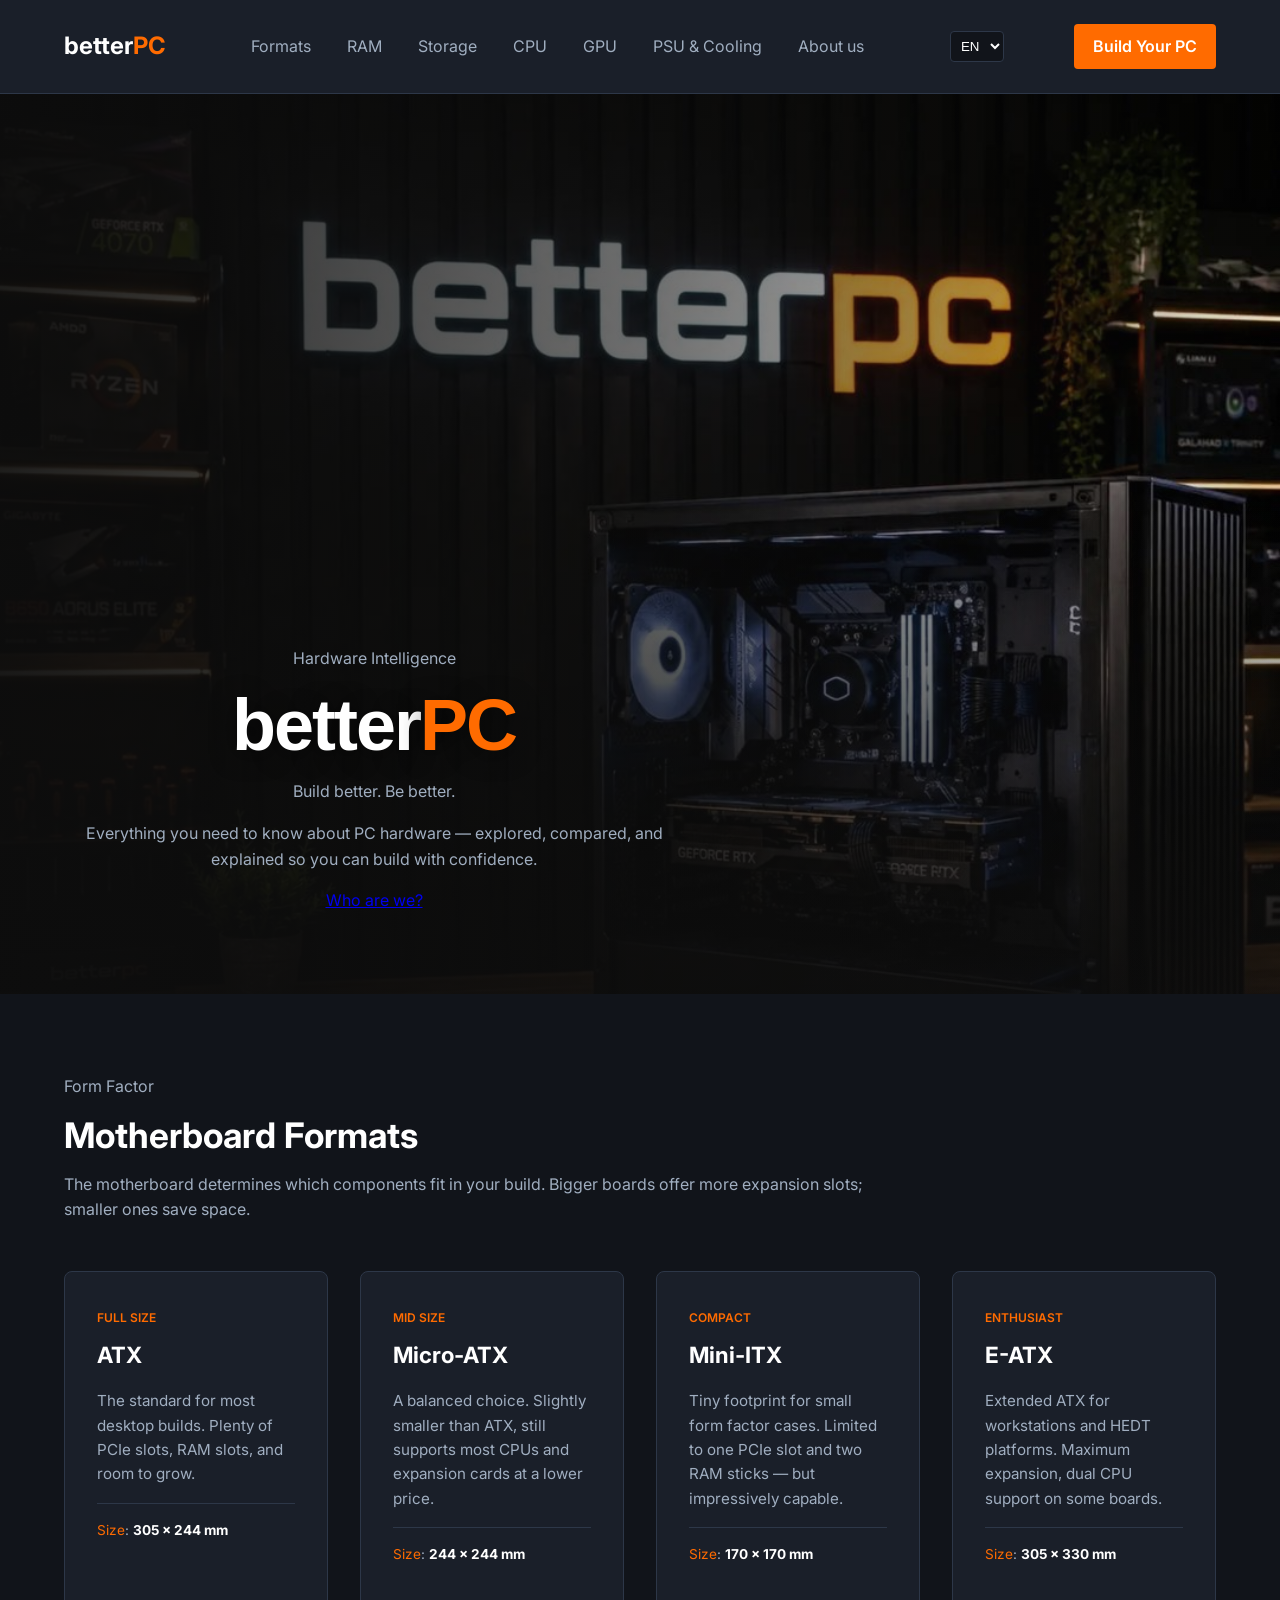
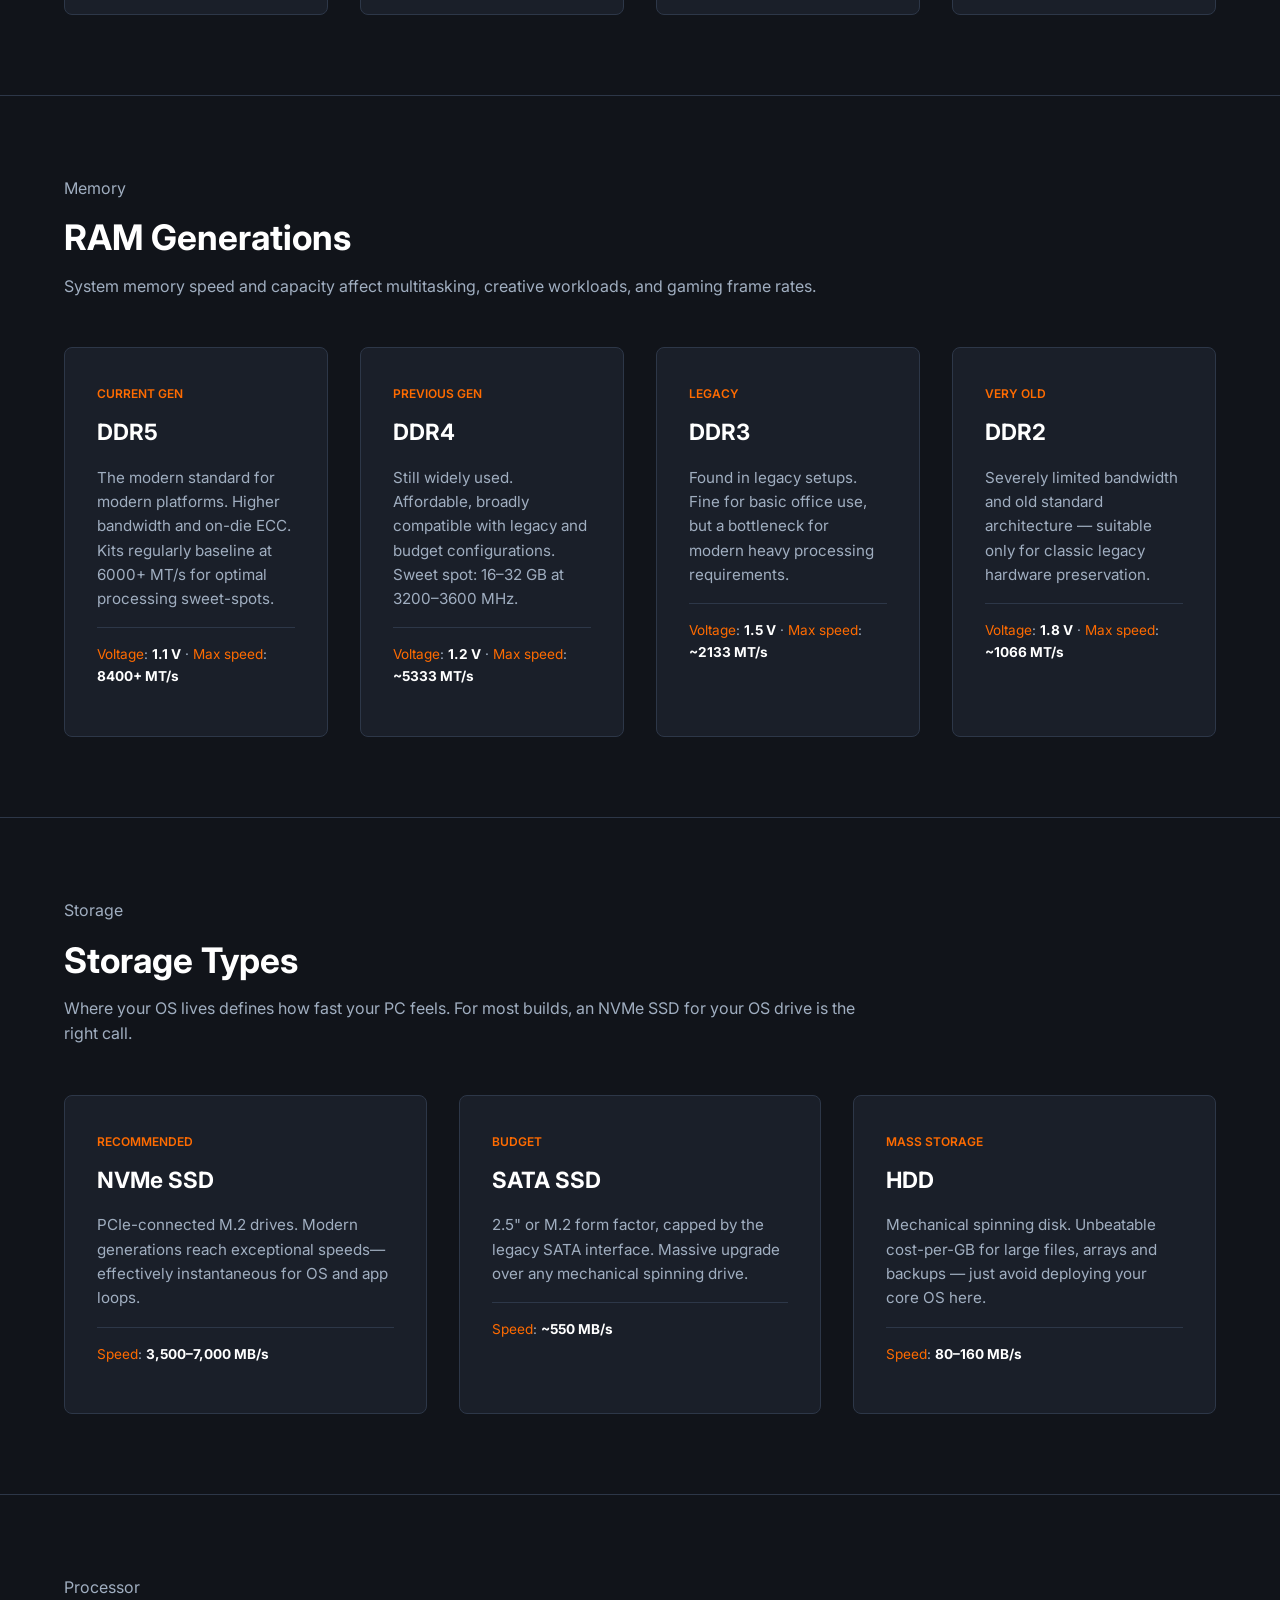
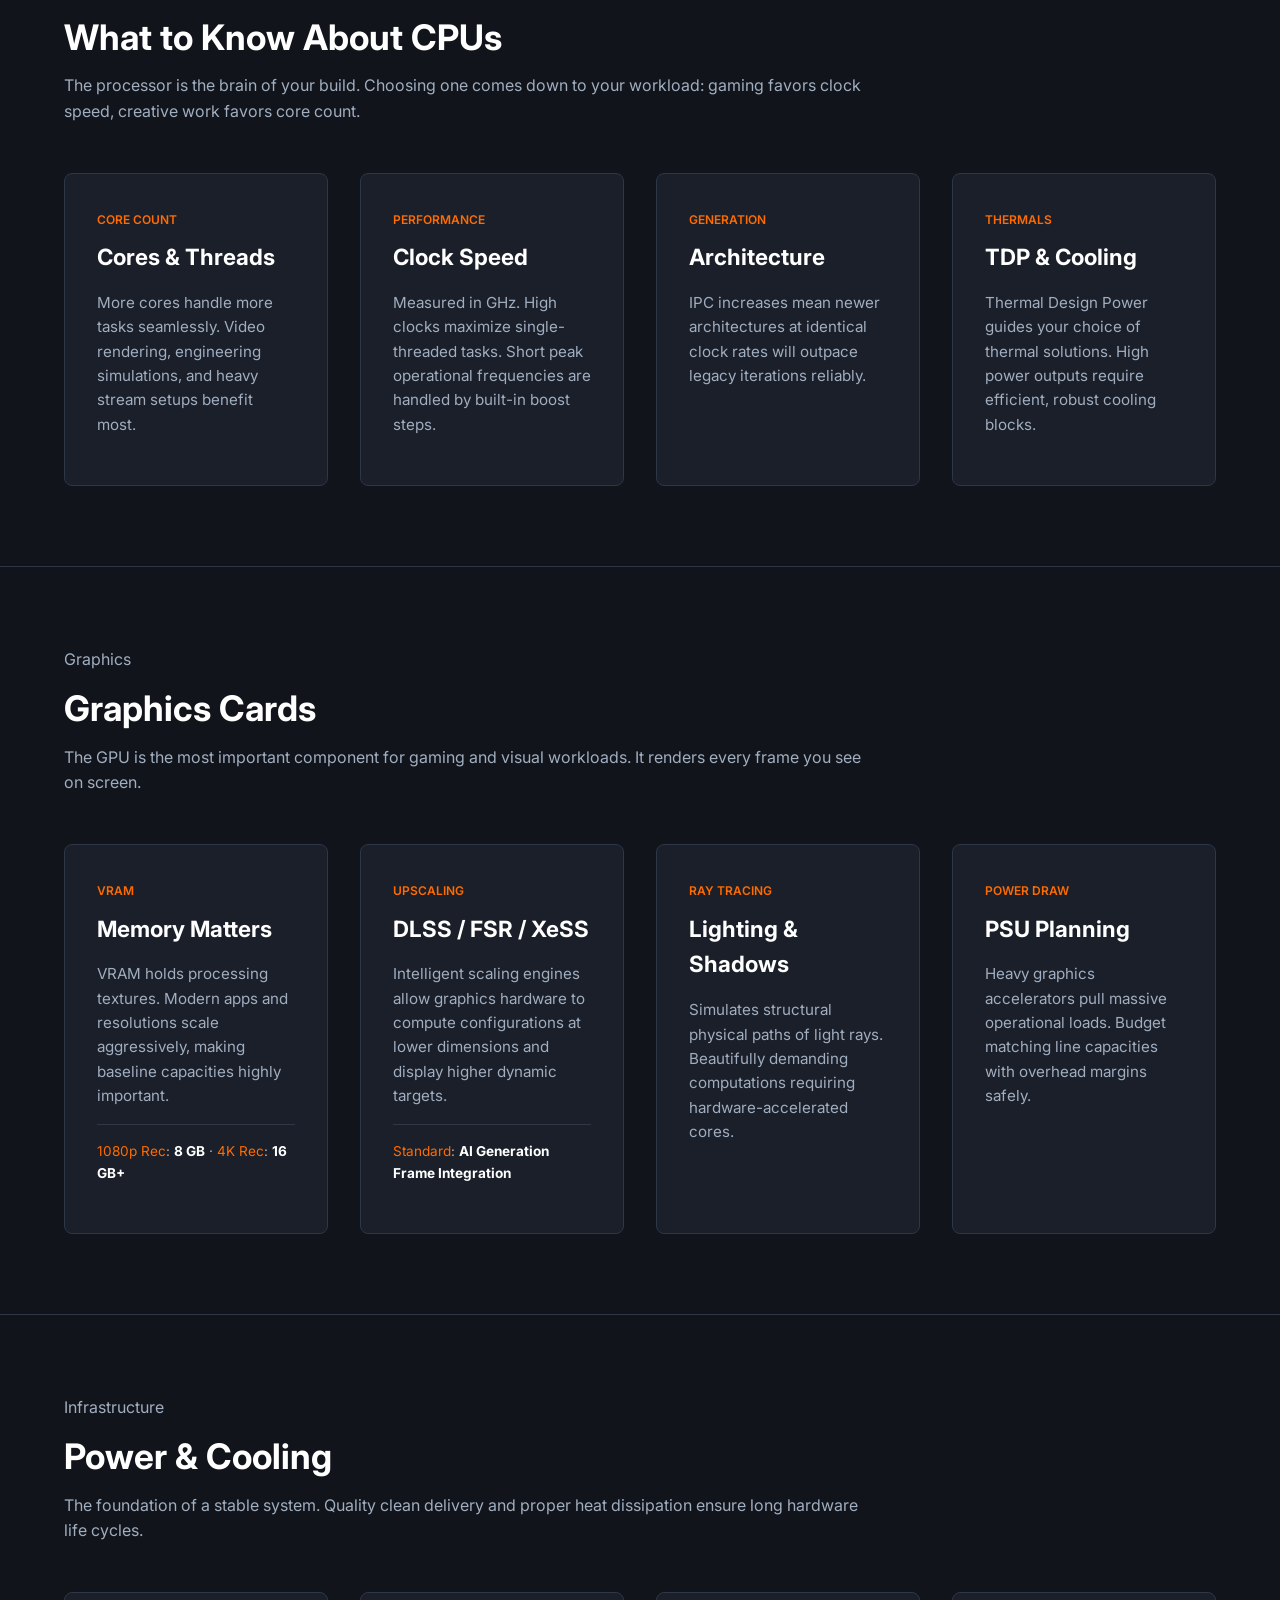
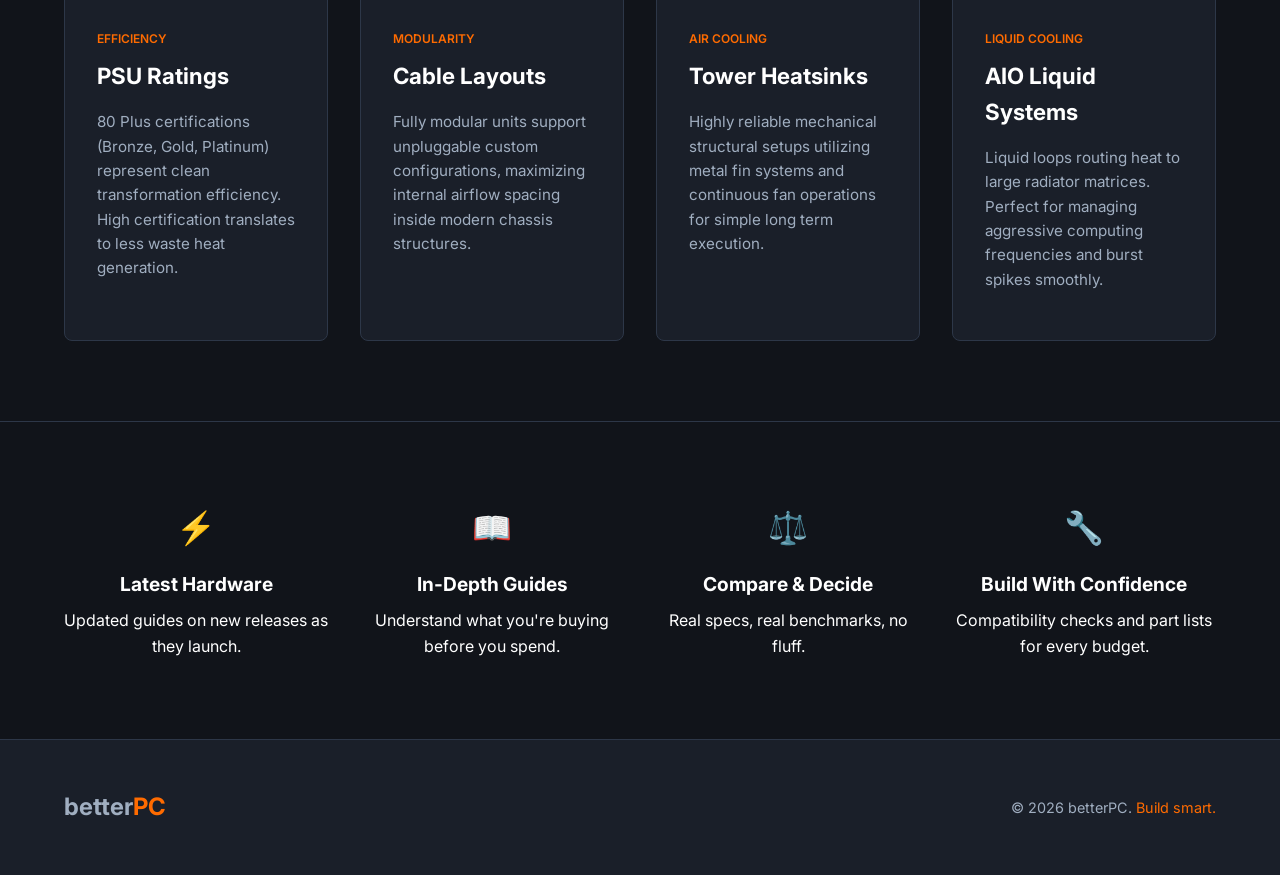
==== commit 71dfb099: "Update index.html" ====
--- a/index.html
+++ b/index.html
@@ -22,8 +22,85 @@
     }
     * { box-sizing: border-box; margin: 0; padding: 0; }
     body { font-family: 'Inter', sans-serif; background-color: var(--bg-primary); color: var(--text-main); line-height: 1.6; }
+    
     span { color: var(--accent); }
-    
+    /* ── HERO ── */
+  .hero {
+    min-height: 100vh;
+    display: flex;
+    flex-direction: column;
+    justify-content: flex-end;
+    padding: 0 5% 80px;
+    position: relative;
+    overflow: hidden;
+    background-image: url("[data-uri]");
+    background-size: cover;
+    background-position: center 20%;
+  }
+  .hero::before {
+    content: '';
+    position: absolute;
+    inset: 0;
+    background:
+      linear-gradient(to right, rgba(13,13,13,0.93) 0%, rgba(13,13,13,0.6) 50%, rgba(13,13,13,0.1) 100%),
+      linear-gradient(to top, rgba(13,13,13,0.85) 0%, transparent 55%);
+    pointer-events: none;
+  }
+
+  .hero-content {
+    position: relative;
+    z-index: 1;
+    display: grid;
+    grid-template-columns: 1fr;
+    max-width: 1200px;
+    width: 100%;
+    margin: 0 auto;
+  }
+
+  .hero-left {
+    max-width: 620px;
+  }
+
+  .hero-eyebrow {
+    font-family: 'Space Grotesk', sans-serif;
+    font-size: 0.78rem;
+    font-weight: 600;
+    letter-spacing: 3px;
+    text-transform: uppercase;
+    color: var(--accent2);
+    margin-bottom: 1rem;
+    text-shadow: 0 2px 12px rgba(0,0,0,0.6);
+  }
+
+  .hero-content h1 {
+    font-family: 'Space Grotesk', sans-serif;
+    font-size: clamp(2.6rem, 6vw, 4.5rem);
+    font-weight: 700;
+    letter-spacing: -2px;
+    color: #fff;
+    line-height: 1.05;
+    margin-bottom: 0.8rem;
+    text-shadow: 0 4px 24px rgba(0,0,0,0.55);
+  }
+  .hero-content h1 span { color: var(--accent); }
+
+  .hero-tagline {
+    font-family: 'Space Grotesk', sans-serif;
+    font-size: 1.25rem;
+    font-weight: 600;
+    color: var(--accent2);
+    margin-bottom: 1.2rem;
+    text-shadow: 0 2px 12px rgba(0,0,0,0.6);
+  }
+
+  .hero-desc {
+    font-size: 1.05rem;
+    color: #F5F3EF;
+    line-height: 1.7;
+    margin-bottom: 1.6rem;
+    text-shadow: 0 2px 14px rgba(0,0,0,0.7);
+    max-width: 520px;
+  }
     nav { display: flex; justify-content: space-between; align-items: center; padding: 1.5rem 5%; background: var(--bg-secondary); border-bottom: 1px solid var(--border); sticky; top: 0; z-index: 100; }
     .logo { font-size: 1.5rem; font-weight: 700; }
     .nav-links a { margin: 0 1rem; color: var(--text-muted); text-decoration: none; transition: color 0.3s; }
@@ -93,22 +170,22 @@
     <a href="build.html" class="btn-build" data-i18n="nav_build_btn">Build Your PC</a>
   </nav>
 
-  <header>
-    <div>
-      <div>
-        <p data-i18n="hero_sub">Hardware Intelligence</p>
-        <h1>better<span>PC</span></h1>
-        <p data-i18n="hero_tagline">Build better. Be better.</p>
-        <p data-i18n="hero_desc">
-          Everything you need to know about PC hardware — explored, compared, and explained so you can build with confidence.
-        </p>
-        <div>
-          <a href="about.html" class="btn-sub" data-i18n="hero_link">Who are we?</a>
-        </div>
-      </div>
-    </div>
-  </header>
-
+  <header class="hero">
+  <div class="hero-content">
+    <div class="hero-left">
+      <p data-i18n="hero_sub">Hardware Intelligence</p>
+      <h1>better<span>PC</span></h1>
+      <p data-i18n="hero_tagline">Build better. Be better.</p>
+      <p data-i18n="hero_desc">
+        Everything you need to know about PC hardware — explored, compared, and explained so you can build with confidence.
+      </p>
+      <div class="about-div">
+       <a href="about.html">Who are we?</a>
+      </div>
+    </div>
+  </div>
+</header>
+  
   <section id="formats">
     <div class="section-intro">
       <p class="data-tag" data-i18n="formats_tag">Form Factor</p>
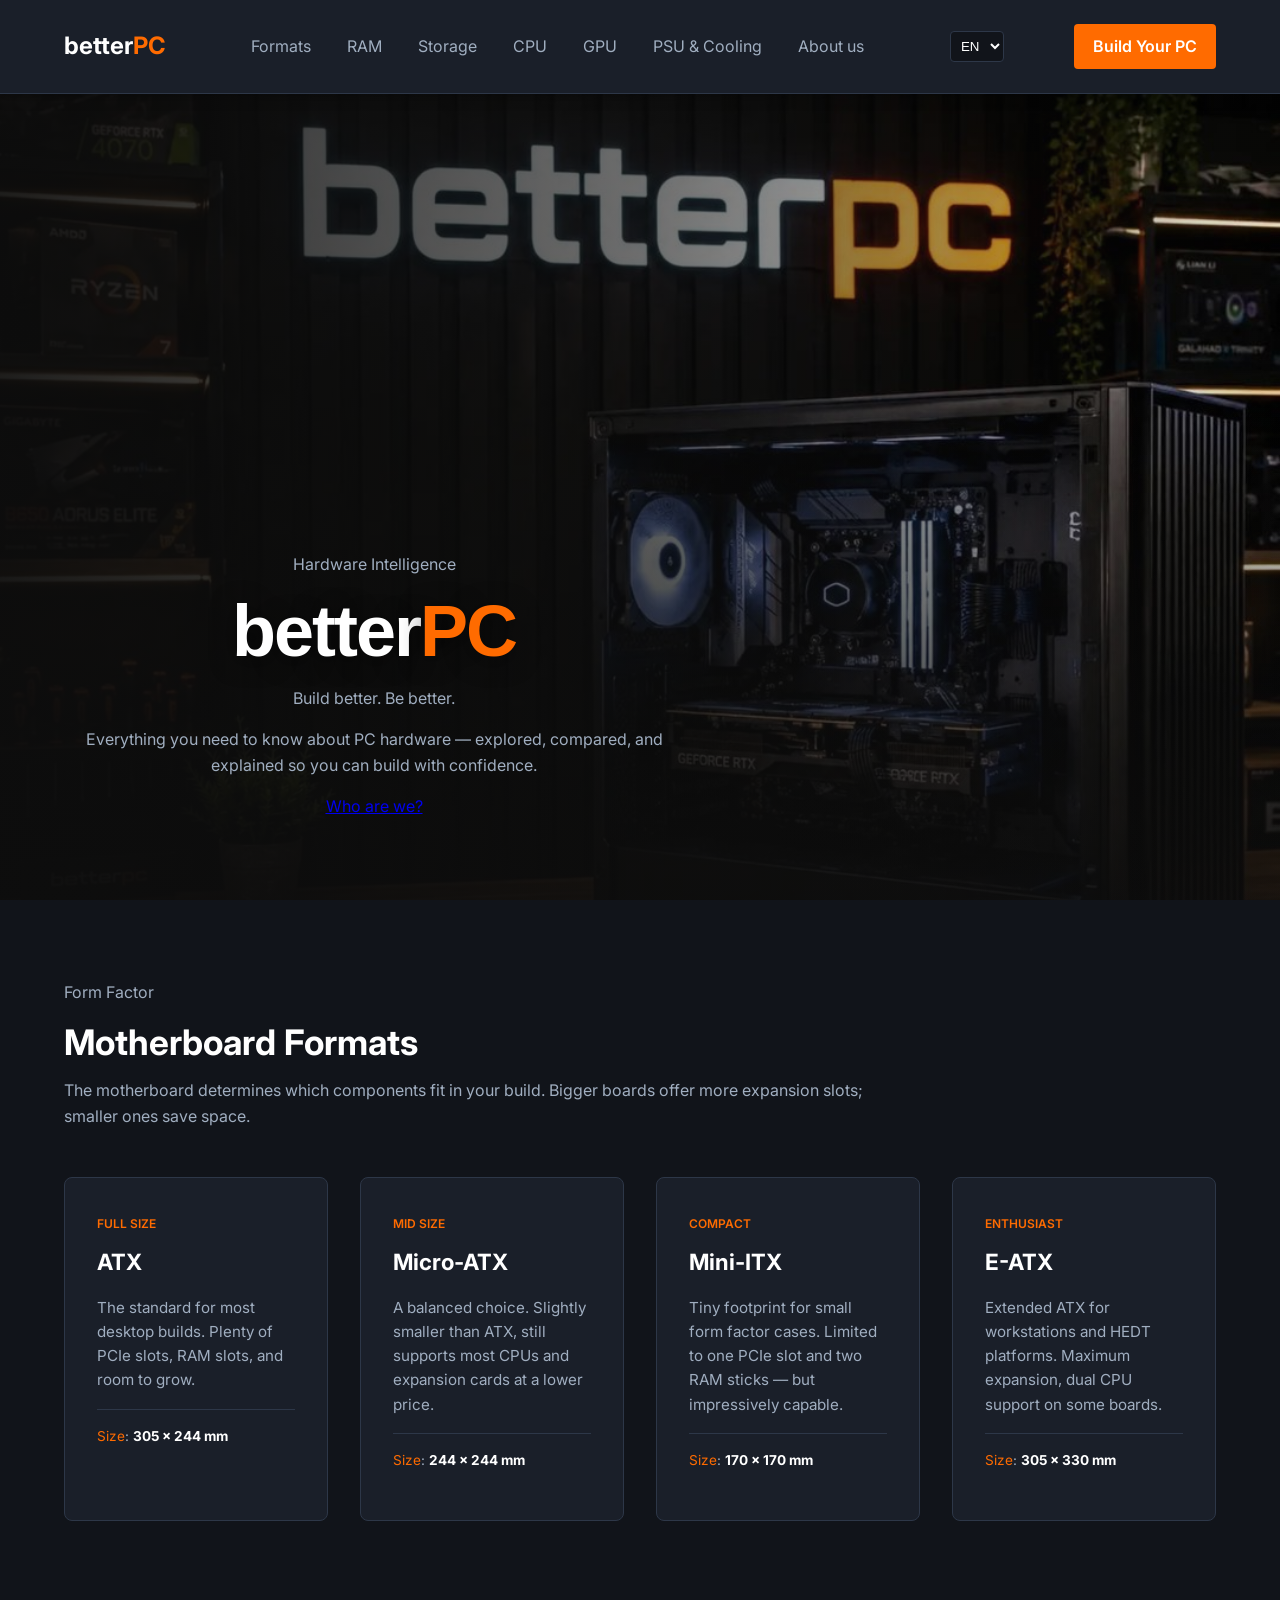
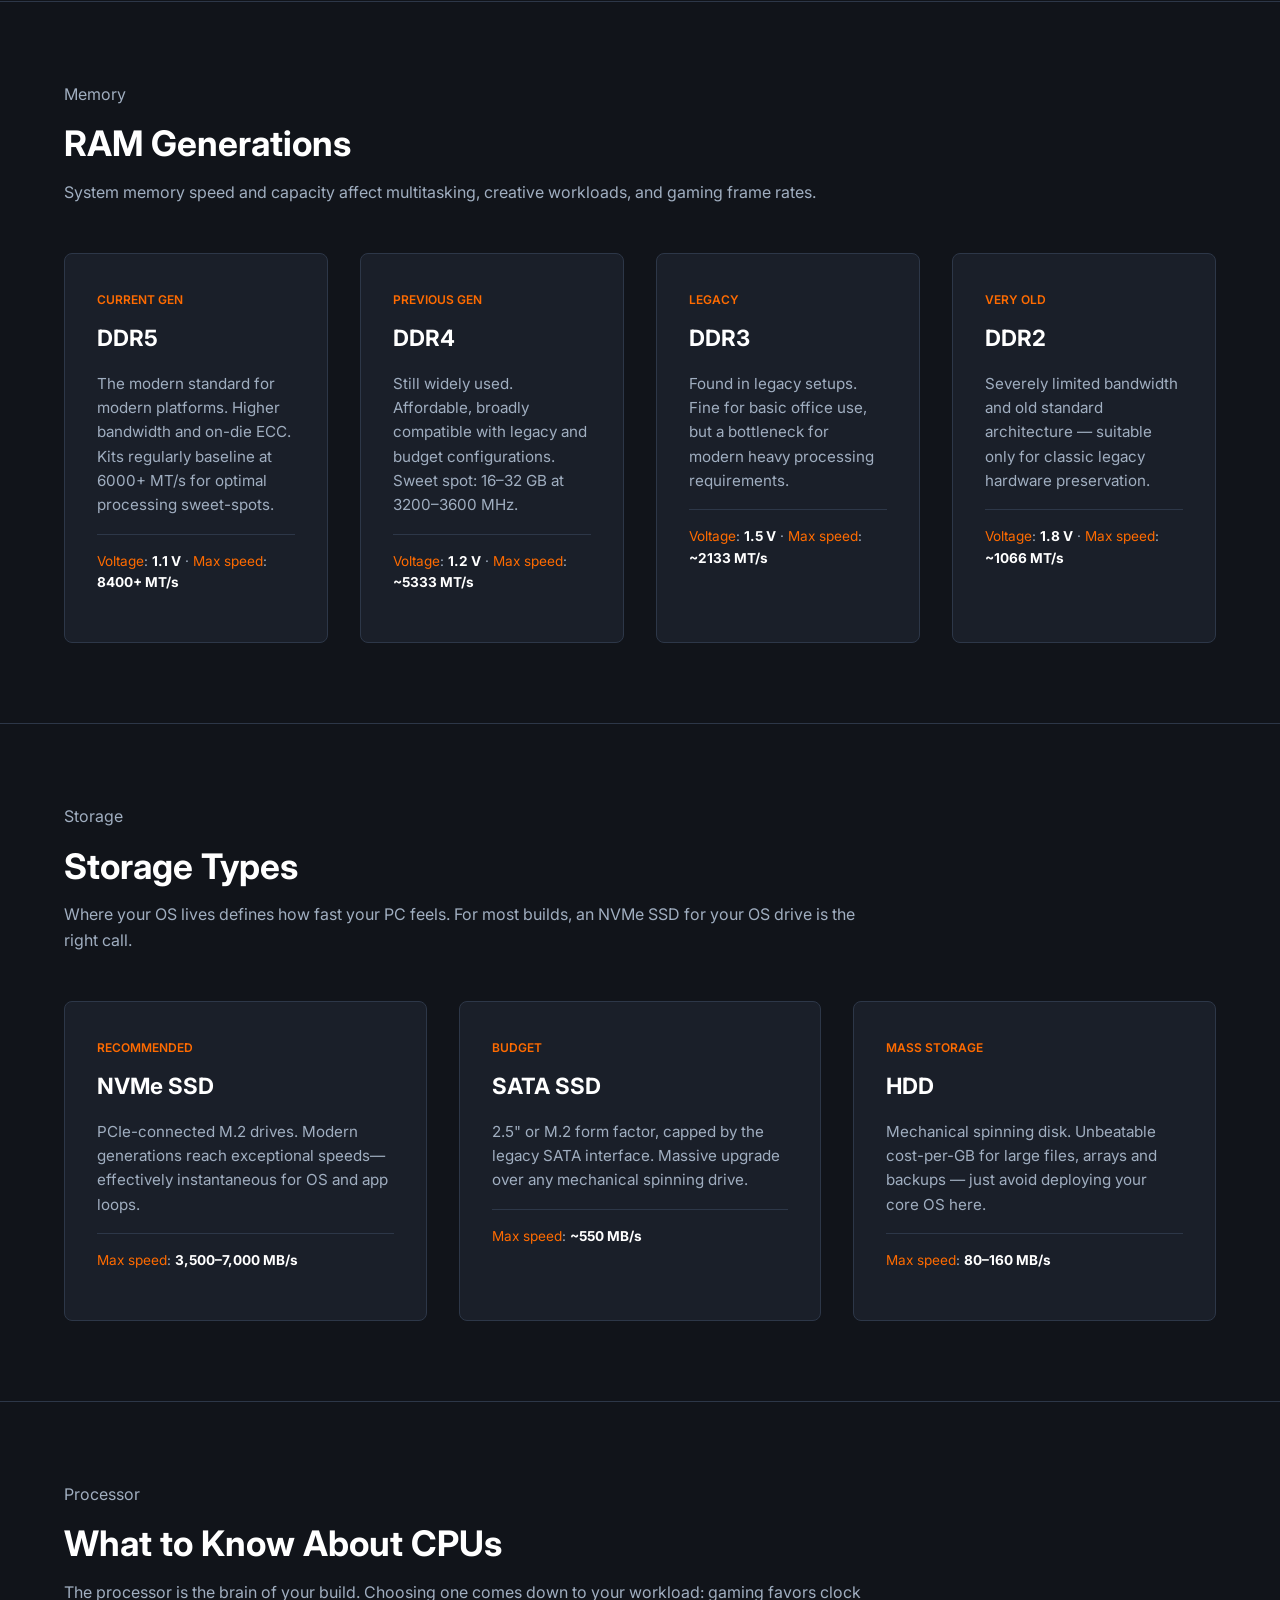
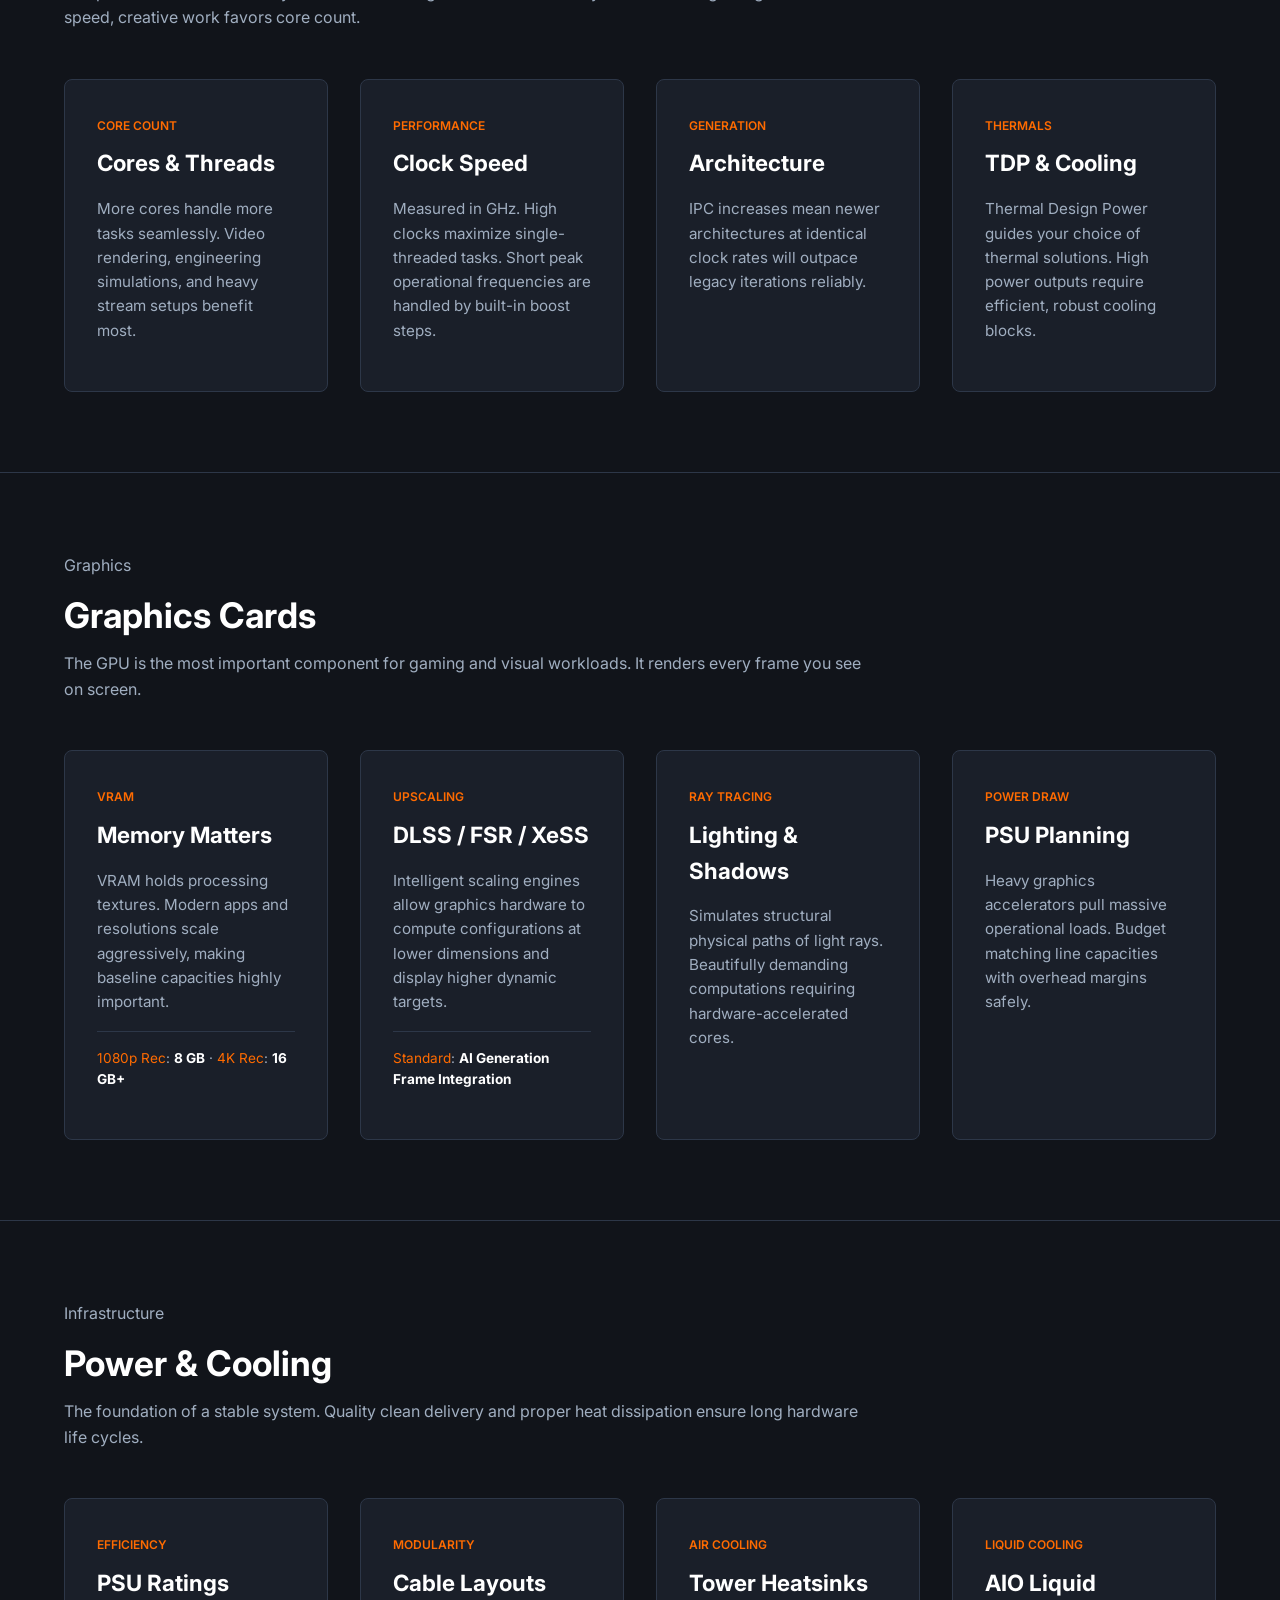
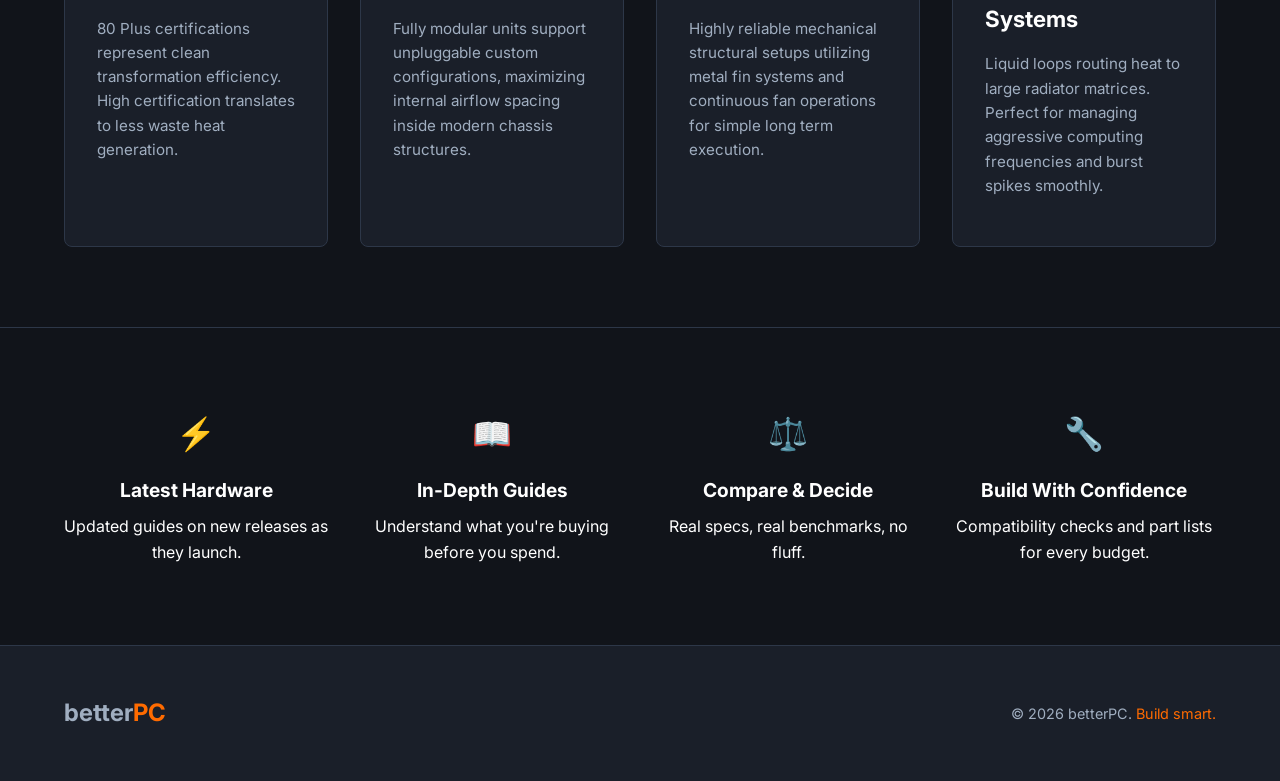
==== commit 13301f29: "Update index.html" ====
--- a/index.html
+++ b/index.html
@@ -101,7 +101,7 @@
     text-shadow: 0 2px 14px rgba(0,0,0,0.7);
     max-width: 520px;
   }
-    nav { display: flex; justify-content: space-between; align-items: center; padding: 1.5rem 5%; background: var(--bg-secondary); border-bottom: 1px solid var(--border); sticky; top: 0; z-index: 100; }
+    nav { display: flex; justify-content: space-between; align-items: center; padding: 1.5rem 5%; background: var(--bg-secondary); border-bottom: 1px solid var(--border); position: fixed; top: 0; left: 0; right: 0; width: 100%; z-index: 100; box-shadow: 0 2px 12px rgba(0,0,0,0.35); }
     .logo { font-size: 1.5rem; font-weight: 700; }
     .nav-links a { margin: 0 1rem; color: var(--text-muted); text-decoration: none; transition: color 0.3s; }
     .nav-links a:hover { color: var(--text-main); }
@@ -180,7 +180,7 @@
         Everything you need to know about PC hardware — explored, compared, and explained so you can build with confidence.
       </p>
       <div class="about-div">
-       <a href="about.html">Who are we?</a>
+       <a href="about.html" data-i18n="whoarewe">Who are we?</a>
       </div>
     </div>
   </div>
@@ -407,7 +407,7 @@
   <script>
     const translations = {
       en: {
-        nav_formats: "Formats", nav_ram: "RAM", nav_storage: "Storage", nav_cpu: "CPU", nav_gpu: "GPU", nav_psu_cooling: "PSU & Cooling", nav_about: "About us", nav_build_btn: "Build Your PC",
+        nav_formats: "Formats", nav_ram: "RAM", nav_storage: "Storage", whoarewe: "Who are we?", nav_cpu: "CPU", nav_gpu: "GPU", nav_psu_cooling: "PSU & Cooling", nav_about: "About us", nav_build_btn: "Build Your PC",
         hero_sub: "Hardware Intelligence", hero_tagline: "Build better. Be better.", hero_desc: "Everything you need to know about PC hardware — explored, compared, and explained so you can build with confidence.", hero_link: "Who are we?",
         formats_tag: "Form Factor", formats_title: "Motherboard Formats", formats_desc: "The motherboard determines which components fit in your build. Bigger boards offer more expansion slots; smaller ones save space.",
         formats_atx_tag: "Full Size", formats_atx_desc: "The standard for most desktop builds. Plenty of PCIe slots, RAM slots, and room to grow.",
@@ -446,7 +446,7 @@
         footer_build: "Build smart."
       },
       el: {
-        nav_formats: "Μορφές", nav_ram: "RAM", nav_storage: "Αποθηκευτικός Χώρος", nav_cpu: "Επεξεργαστής", nav_gpu: "GPU", nav_psu_cooling: "PSU & Ψύξη", nav_about: "Σχετικά με εμάς", nav_build_btn: "Φτιάξε το PC σου",
+        nav_formats: "Μορφές", nav_ram: "RAM", nav_storage: "Αποθηκευτικός Χώρος", whoarewe: "Ποιοι είμαστε?",nav_cpu: "Επεξεργαστής", nav_gpu: "GPU", nav_psu_cooling: "PSU & Ψύξη", nav_about: "Σχετικά με εμάς", nav_build_btn: "Φτιάξε το PC σου",
         hero_sub: "Νοημοσύνη Υλικού", hero_tagline: "Χτίσε καλύτερα. Γίνε καλύτερος.", hero_desc: "Όλα όσα πρέπει να γνωρίζετε για το υλικό υπολογιστών — αναλύονται, συγκρίνονται και επεξηγούνται για να χτίζετε με αυτοπεποίθηση.", hero_link: "Ποιοι είμαστε;",
         formats_tag: "Μέγεθος", formats_title: "Μορφές Μητρικής", formats_desc: "Η μητρική καθορίζει ποια εξαρτήματα ταιριάζουν στην κατασκευή σας. Οι μεγαλύτερες κάρτες προσφέρουν περισσότερες υποδοχές επέκτασης, οι μικρότερες εξοικονομούν χώρο.",
         formats_atx_tag: "Πλήρες Μέγεθος", formats_atx_desc: "Το πρότυπο για τις περισσότερες επιτραπέζιες κατασκευές. Άφθονες υποδοχές PCIe, υποδοχές RAM και περιθώριο ανάπτυξης.",
@@ -485,7 +485,7 @@
         footer_build: "Χτίσε έξυπνα."
       },
       de: {
-        nav_formats: "Formate", nav_ram: "RAM", nav_storage: "Speicherplatz", nav_cpu: "CPU", nav_gpu: "GPU", nav_psu_cooling: "Netzteile & Kühlung", nav_about: "Über uns", nav_build_btn: "PC Konfigurieren",
+        nav_formats: "Formate", nav_ram: "RAM", nav_storage: "Speicherplatz", nav_cpu: "CPU", whoarewe: "Wer sind wir?", nav_gpu: "GPU", nav_psu_cooling: "Netzteile & Kühlung", nav_about: "Über uns", nav_build_btn: "PC Konfigurieren",
         hero_sub: "Hardware-Intelligenz", hero_tagline: "Besser bauen. Besser sein.", hero_desc: "Alles, was Sie über PC-Hardware wissen müssen — untersucht, verglichen und erklärt, damit Sie mit Vertrauen bauen können.", hero_link: "Wer sind wir?",
         formats_tag: "Formfaktor", formats_title: "Mainboard-Formate", formats_desc: "Das Mainboard bestimmt, welche Komponenten in Ihren PC passen. Größere Platinen bieten mehr Erweiterungssteckplätze; kleinere sparen Platz.",
         formats_atx_tag: "Volle Größe", formats_atx_desc: "Der Standard für die meisten Desktop-Systeme. Viele PCIe-Steckplätze, RAM-Bänke und Raum für Upgrades.",
@@ -524,7 +524,7 @@
         footer_build: "Smart bauen."
       },
       fr: {
-        nav_formats: "Formats", nav_ram: "RAM", nav_storage: "Stockage", nav_cpu: "Processeur", nav_gpu: "GPU", nav_psu_cooling: "Alim & Refroidissement", nav_about: "À propos de nous", nav_build_btn: "Créer votre PC",
+        nav_formats: "Formats", nav_ram: "RAM", nav_storage: "Stockage", nav_cpu: "Processeur", whoarewe: "Qui sommes-nous ?", nav_gpu: "GPU", nav_psu_cooling: "Alim & Refroidissement", nav_about: "À propos de nous", nav_build_btn: "Créer votre PC",
         hero_sub: "Intelligence Matérielle", hero_tagline: "Configurez mieux. Soyez meilleur.", hero_desc: "Tout ce que vous devez savoir sur le matériel informatique — exploré, comparé et expliqué pour concevoir en toute confiance.", hero_link: "Qui sommes-nous ?",
         formats_tag: "Facteur de forme", formats_title: "Formats de Cartes Mères", formats_desc: "La carte mère détermine les composants compatibles. Les grandes cartes offrent plus d'extensions ; les petites économisent de l'espace.",
         formats_atx_tag: "Taille Complète", formats_atx_desc: "Le standard pour la plupart des PC de bureau. Nombreux slots PCIe, emplacements RAM et évolutivité garantie.",
@@ -563,7 +563,7 @@
         footer_build: "Configurez malin."
       },
       ru: {
-        nav_formats: "Форматы", nav_ram: "ОЗУ", nav_storage: "Накопитель", nav_cpu: "Процессор", nav_gpu: "GPU", nav_psu_cooling: "БП и охлаждение", nav_about: "О нас", nav_build_btn: "Собрать ПК",
+        nav_formats: "Форматы", nav_ram: "ОЗУ", nav_storage: "Накопитель", nav_cpu: "Процессор", nav_gpu: "GPU", whoarewe: "Кто мы?", nav_psu_cooling: "БП и охлаждение", nav_about: "О нас", nav_build_btn: "Собрать ПК",
         hero_sub: "Анализ Железа", hero_tagline: "Собирайте лучше. Будьте лучше.", hero_desc: "Всё, что нужно знать о компьютерном железе — изучено, сравнено и разложено по полочкам для вашей уверенности.", hero_link: "Кто мы такие?",
         formats_tag: "Форм-фактор", formats_title: "Форматы Материнских Плат", formats_desc: "Материнская плата определяет совместимость компонентов. Большие платы дают простор для апгрейда, маленькие — экономят место.",
         formats_atx_tag: "Полноразмерная", formats_atx_desc: "Стандарт для большинства ПК. Много слотов PCIe, разъемов ОЗУ и отличный потенциал для расширения.",
@@ -602,7 +602,7 @@
         footer_build: "Собирайте с умом."
       },
       sr: {
-        nav_formats: "Formati", nav_ram: "RAM", nav_storage: "Skladištenje", nav_cpu: "Procesor", nav_gpu: "GPU", nav_psu_cooling: "Napajanje i hlađenje", nav_about: "O nama", nav_build_btn: "Sklopi svoj PC",
+        nav_formats: "Formati", nav_ram: "RAM", nav_storage: "Skladištenje", nav_cpu: "Procesor", nav_gpu: "GPU", whoarewe: "Ko smo mi?", nav_psu_cooling: "Napajanje i hlađenje", nav_about: "O nama", nav_build_btn: "Sklopi svoj PC",
         hero_sub: "Hardverska inteligencija", hero_tagline: "Gradi bolje. Budi bolji.", hero_desc: "Sve što treba da znate o PC hardveru — istraženo, upoređeno i objašnjeno kako biste gradili sa samopouzdanjem.", hero_link: "Ko smo mi?",
         formats_tag: "Forma", formats_title: "Formati Matičnih Ploča", formats_desc: "Matična ploča određuje koje komponente staju u vaš računar. Veće ploče nude više slotova, manje štede prostor.",
         formats_atx_tag: "Puna veličina", formats_atx_desc: "Standard za većinu desktop računara. Dosta PCIe slotova, RAM ležišta i prostora za nadogradnju.",
@@ -641,7 +641,7 @@
         footer_build: "Gradi pametno."
       },
       it: {
-        nav_formats: "Formati", nav_ram: "RAM", nav_storage: "Archiviazione", nav_cpu: "CPU", nav_gpu: "GPU", nav_psu_cooling: "Alimentatori e Dissipazione", nav_about: "Chi siamo", nav_build_btn: "Crea il tuo PC",
+        nav_formats: "Formati", nav_ram: "RAM", nav_storage: "Archiviazione", nav_cpu: "CPU", nav_gpu: "GPU", whoarewe: "Chi siamo?", nav_psu_cooling: "Alimentatori e Dissipazione", nav_about: "Chi siamo", nav_build_btn: "Crea il tuo PC",
         hero_sub: "Intelligenza Hardware", hero_tagline: "Costruisci meglio. Sii migliore.", hero_desc: "Tutto quello che devi sapere sull'hardware del PC — analizzato, confrontato e spiegato per configurare con sicurezza.", hero_link: "Chi siamo?",
         formats_tag: "Fattore di forma", formats_title: "Formati Scheda Madre", formats_desc: "La scheda madre determina quali componenti sono compatibili. Le schede grandi offrono più slot; quelle piccole risparmiano spazio.",
         formats_atx_tag: "Dimensioni intere", formats_atx_desc: "Lo standard per la maggior parte dei PC fissi. Molti slot PCIe, slot RAM e ampio spazio per futuri upgrade.",
@@ -680,7 +680,7 @@
         footer_build: "Costruisci smart."
       },
       es: {
-        nav_formats: "Formatos", nav_ram: "RAM", nav_storage: "Almacenamiento", nav_cpu: "Procesador", nav_gpu: "GPU", nav_psu_cooling: "Fuentes y Ventilación", nav_about: "Sobre nosotros", nav_build_btn: "Configura tu PC",
+        nav_formats: "Formatos", nav_ram: "RAM", nav_storage: "Almacenamiento", nav_cpu: "Procesador", nav_gpu: "GPU", whoarewe: "¿Quiénes somos?", nav_psu_cooling: "Fuentes y Ventilación", nav_about: "Sobre nosotros", nav_build_btn: "Configura tu PC",
         hero_sub: "Inteligencia de Hardware", hero_tagline: "Construye mejor. Sé mejor.", hero_desc: "Todo lo que necesitas saber sobre hardware de PC: analizado, comparado y explicado para que montes tu equipo con total confianza.", hero_link: "¿Quiénes somos?",
         formats_tag: "Factor de forma", formats_title: "Formatos de Placa Base", formats_desc: "La placa base determina qué componentes caben en tu equipo. Las placas grandes ofrecen más expansión; las pequeñas ahorran espacio.",
         formats_atx_tag: "Tamaño Completo", formats_atx_desc: "El estándar para la mayoría de ordenadores de sobremesa. Muchos puertos PCIe, ranuras RAM y espacio para expandirse.",
@@ -719,7 +719,7 @@
         footer_build: "Construye inteligente."
       },
       pt: {
-        nav_formats: "Formatos", nav_ram: "RAM", nav_storage: "Armazenamento", nav_cpu: "Processador", nav_gpu: "GPU", nav_psu_cooling: "Fontes e Refrigeração", nav_about: "Sobre nós", nav_build_btn: "Monte seu PC",
+        nav_formats: "Formatos", nav_ram: "RAM", nav_storage: "Armazenamento", nav_cpu: "Processador", nav_gpu: "GPU", whoarewe: "Quem somos?", nav_psu_cooling: "Fontes e Refrigeração", nav_about: "Sobre nós", nav_build_btn: "Monte seu PC",
         hero_sub: "Inteligência de Hardware", hero_tagline: "Construa melhor. Seja melhor.", hero_desc: "Tudo o que você precisa saber sobre hardware de PC — explorado, comparado e explicado para você montar com total confiança.", hero_link: "Quem somos nós?",
         formats_tag: "Fator de forma", formats_title: "Formatos de Placa-Mãe", formats_desc: "A placa-mãe determina quais componentes cabem no seu computador. Placas maiores oferecem mais expansão; as menores economizam espaço.",
         formats_atx_tag: "Tamanho Total", formats_atx_desc: "O padrão para a maioria dos computadores de mesa. Muitas portas PCIe, slots de RAM e espaço para upgrade.",
@@ -758,7 +758,7 @@
         footer_build: "Construa inteligente."
       },
       pl: {
-        nav_formats: "Formaty", nav_ram: "RAM", nav_storage: "Pamięć", nav_cpu: "Procesor", nav_gpu: "GPU", nav_psu_cooling: "Zasilacze i Chłodzenie", nav_about: "O nas", nav_build_btn: "Złóż komputer",
+        nav_formats: "Formaty", nav_ram: "RAM", nav_storage: "Pamięć", nav_cpu: "Procesor", nav_gpu: "GPU", whoarewe: "Kim jesteśmy?", nav_psu_cooling: "Zasilacze i Chłodzenie", nav_about: "O nas", nav_build_btn: "Złóż komputer",
         hero_sub: "Analiza Sprzętowa", hero_tagline: "Buduj lepiej. Bądź najlepszy.", hero_desc: "Wszystko, co musisz wiedzieć o podzespołach komputerowych — sprawdzone, porównane i wyjaśnione, abyś mógł budować bez obaw.", hero_link: "Kim jesteśmy?",
         formats_tag: "Rozmiar", formats_title: "Formaty Płyt Głównych", formats_desc: "Płyta główna decyduje, jakie części zmieszczą się w komputerze. Większe oferują więcej slotów, mniejsze oszczędzają miejsce.",
         formats_atx_tag: "Pełny rozmiar", formats_atx_desc: "Standard dla większości komputerów stacjonarnych. Mnóstwo gniazd PCIe, slotów RAM i przestrzeni na rozbudowę.",
@@ -797,7 +797,7 @@
         footer_build: "Buduj mądrze."
       },
       sv: {
-        nav_formats: "Format", nav_ram: "RAM", nav_storage: "Lagring", nav_cpu: "Processor", nav_gpu: "GPU", nav_psu_cooling: "Nätaggregat & Kylning", nav_about: "Om oss", nav_build_btn: "Bygg din PC",
+        nav_formats: "Format", nav_ram: "RAM", nav_storage: "Lagring", nav_cpu: "Processor", nav_gpu: "GPU", whoarewe: "Vilka är vi?", nav_psu_cooling: "Nätaggregat & Kylning", nav_about: "Om oss", nav_build_btn: "Bygg din PC",
         hero_sub: "Hårdvaru-Intelligens", hero_tagline: "Bygg bättre. Bli bättre.", hero_desc: "Allt du behöver veta om datorkomponenter — utforskat, jämfört och förklarat så att du kan bygga med fullt förtroende.", hero_link: "Vilka är vi?",
         formats_tag: "Formfaktor", formats_title: "Moderkortsformat", formats_desc: "Moderkortet bestämmer vilka komponenter som passar. Större kort erbjuder fler expansionsplatser; mindre sparar utrymme.",
         formats_atx_tag: "Full storlek", formats_atx_desc: "Standarden för de flesta stationära datorer. Gott om PCIe-platser, RAM-kortplatser och utrymme att växa.",
@@ -836,7 +836,7 @@
         footer_build: "Bygg smart."
       },
       ro: {
-        nav_formats: "Formate", nav_ram: "RAM", nav_storage: "Stocare", nav_cpu: "Procesor", nav_gpu: "GPU", nav_psu_cooling: "Surse & Răcire", nav_about: "Despre noi", nav_build_btn: "Configurează PC",
+        nav_formats: "Formate", nav_ram: "RAM", nav_storage: "Stocare", nav_cpu: "Procesor", nav_gpu: "GPU", whoarewe: "Cine suntem?", nav_psu_cooling: "Surse & Răcire", nav_about: "Despre noi", nav_build_btn: "Configurează PC",
         hero_sub: "Inteligență Hardware", hero_tagline: "Construiește mai bine. Fii mai bun.", hero_desc: "Tot ce trebuie să știi despre componentele PC — analizate, comparate și explicate pentru a construi cu încredere.", hero_link: "Cine suntem noi?",
         formats_tag: "Form Factor", formats_title: "Formate Plăci de Bază", formats_desc: "Placa de bază determină ce componente se potrivesc în sistem. Plăcile mai mari oferă mai multe sloturi; cele mici economisesc spațiu.",
         formats_atx_tag: "Dimensiune Completă", formats_atx_desc: "Standardul pentru majoritatea sistemelor desktop. Multe sloturi PCIe, sloturi RAM și spațiu de extindere.",
@@ -875,7 +875,7 @@
         footer_build: "Construiește inteligent."
       },
       bg: {
-        nav_formats: "Формати", nav_ram: "RAM", nav_storage: "Съхранение", nav_cpu: "Процесор", nav_gpu: "GPU", nav_psu_cooling: "Захранване и охлаждане", nav_about: "За нас", nav_build_btn: "Сглоби компютър",
+        nav_formats: "Формати", nav_ram: "RAM", nav_storage: "Съхранение", nav_cpu: "Процесор", whoarewe: "Кои сме ние?", nav_gpu: "GPU", nav_psu_cooling: "Захранване и охлаждане", nav_about: "За нас", nav_build_btn: "Сглоби компютър",
         hero_sub: "Хардуерен анализ", hero_tagline: "Строи по-добре. Бъди по-добър.", hero_desc: "Всичко, което трябва да знаете за компютърния хардуер — проучено, сравнено и обяснено, за да сглобявате с увереност.", hero_link: "Кои сме ние?",
         formats_tag: "Форм-фактор", formats_title: "Формати дънни платки", formats_desc: "Дънната платка определя кои компоненти ще паснат. По-големите предлагат повече слотове; по-малките спестяват място.",
         formats_atx_tag: "Пълен размер", formats_atx_desc: "Стандартът за повечето десктоп системи. Множество PCIe слотове, RAM слотове и пространство за надграждане.",
@@ -917,10 +917,10 @@
 
     function updateLanguage(lang) {
       if (!translations[lang]) return;
-      
+
       // Update HTML lang attribute
       document.documentElement.lang = lang;
-      
+
       // Select all elements with data-i18n attribute
       const elements = document.querySelectorAll('[data-i18n]');
       elements.forEach(element => {
@@ -929,12 +929,25 @@
           element.textContent = translations[lang][translationKey];
         }
       });
+
+      // Persist the choice so other pages (about.html, build.html) stay in sync
+      localStorage.setItem('selectedLanguage', lang);
+
+      // Keep the dropdown showing the active language
+      const dropdown = document.getElementById('langDropdown');
+      if (dropdown) dropdown.value = lang;
     }
 
     // Set up change listener on drop-down
     document.getElementById('langDropdown').addEventListener('change', (e) => {
       updateLanguage(e.target.value);
     });
+
+    // Apply the saved language (falling back to English) as soon as the page loads
+    window.addEventListener('DOMContentLoaded', () => {
+      const savedLanguage = localStorage.getItem('selectedLanguage') || 'en';
+      updateLanguage(savedLanguage);
+    });
   </script>
 </body>
 </html>
